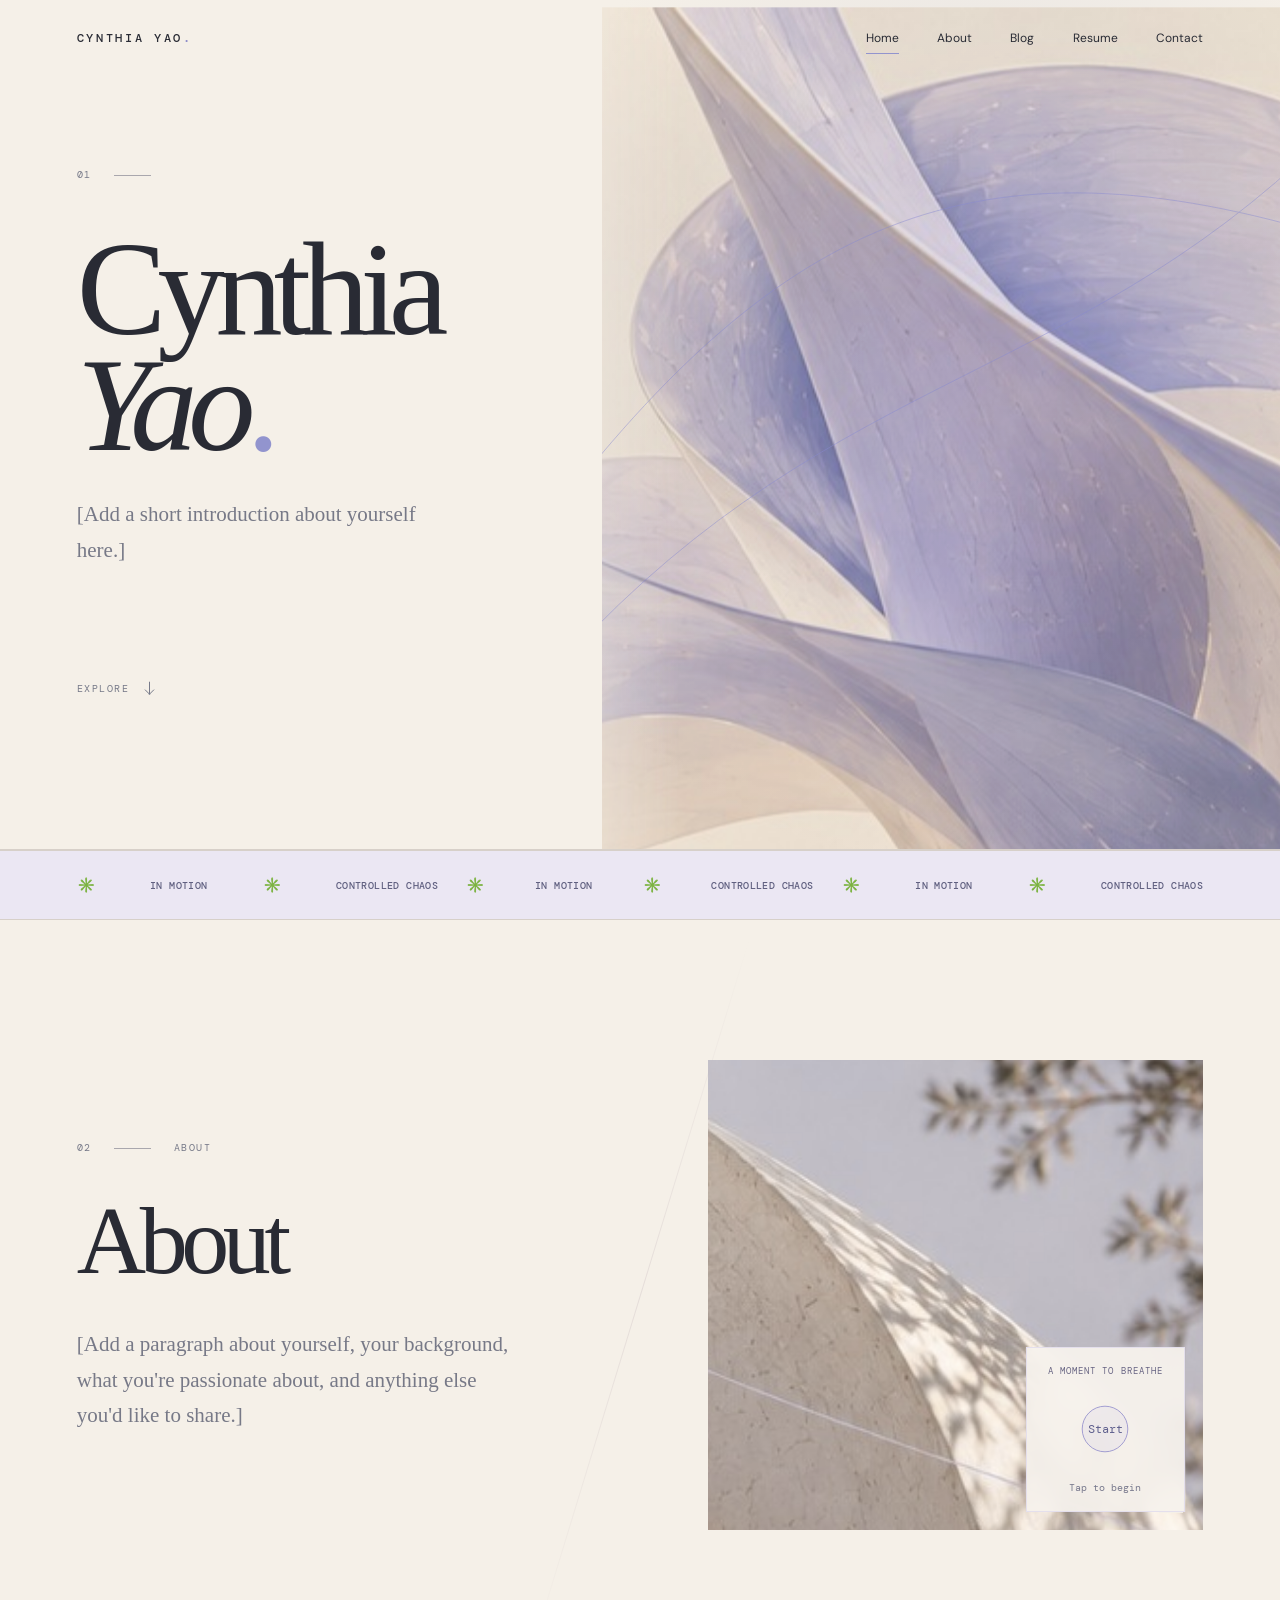
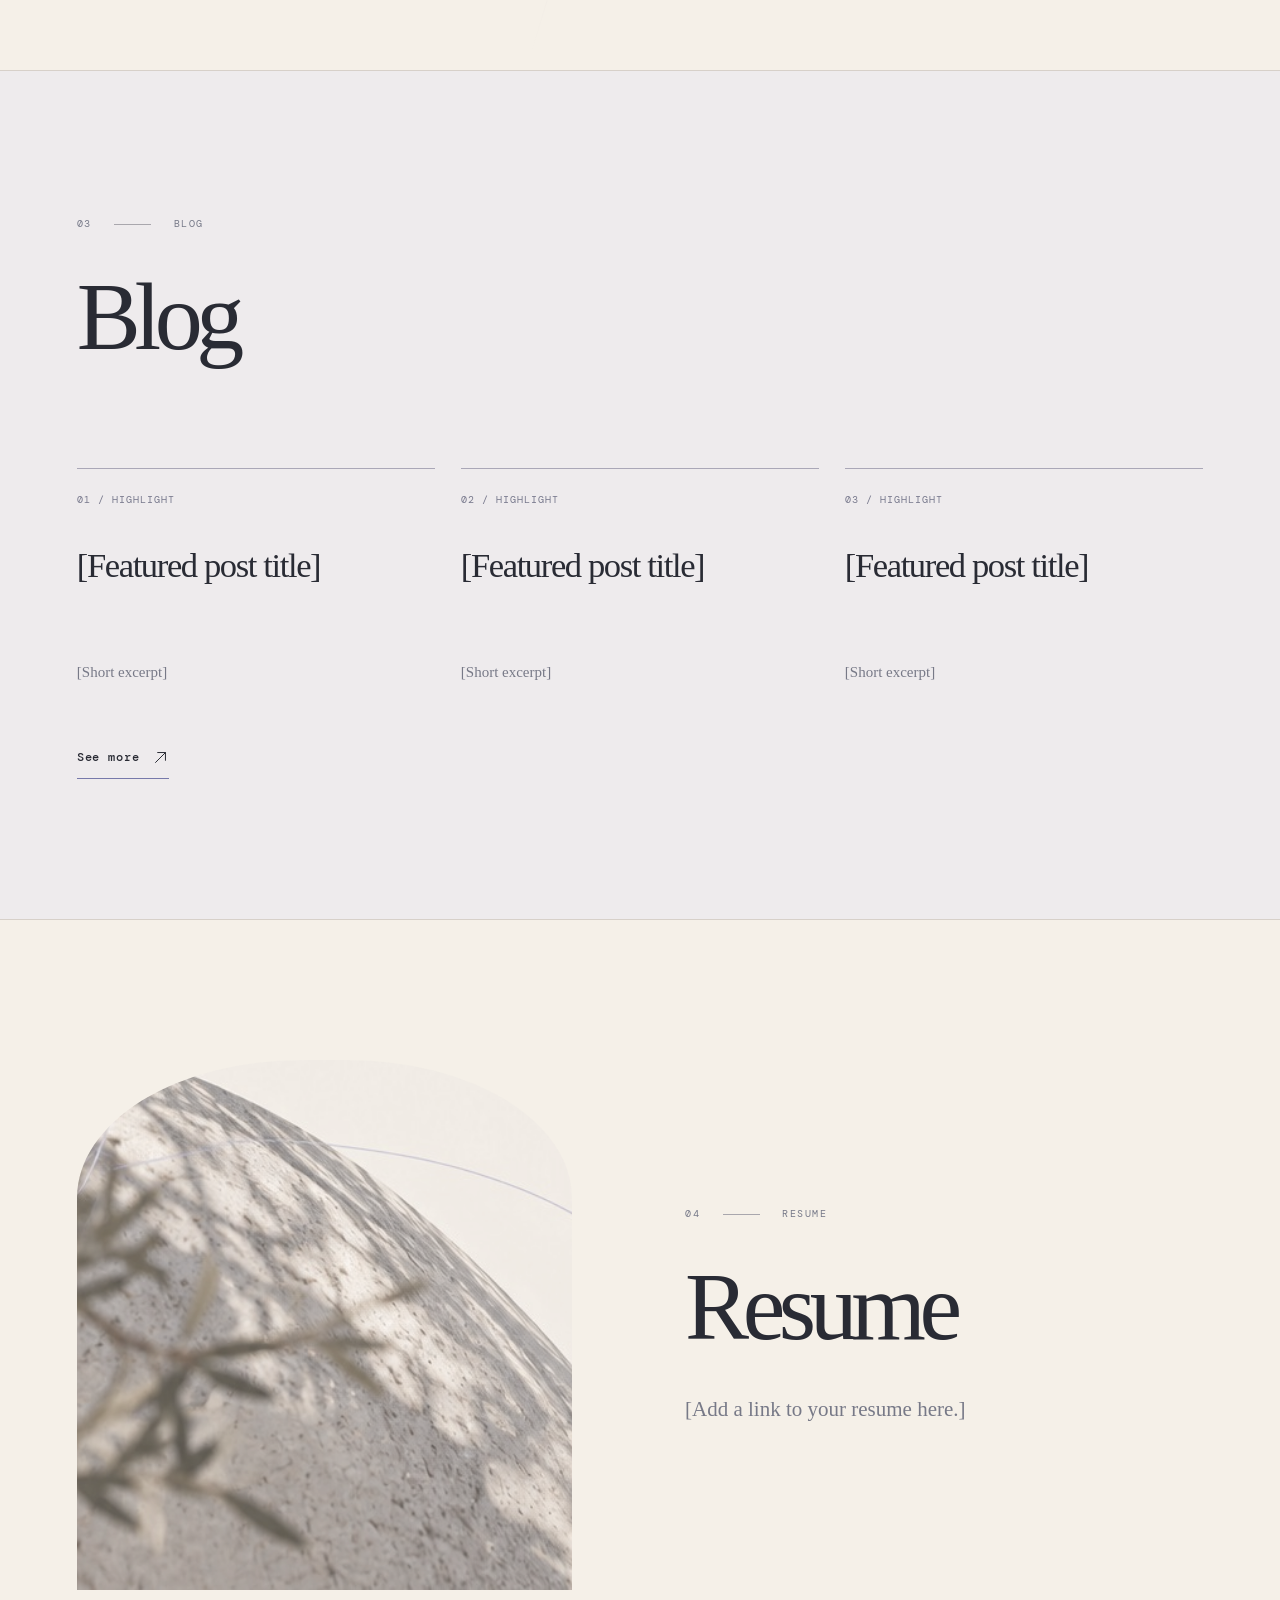
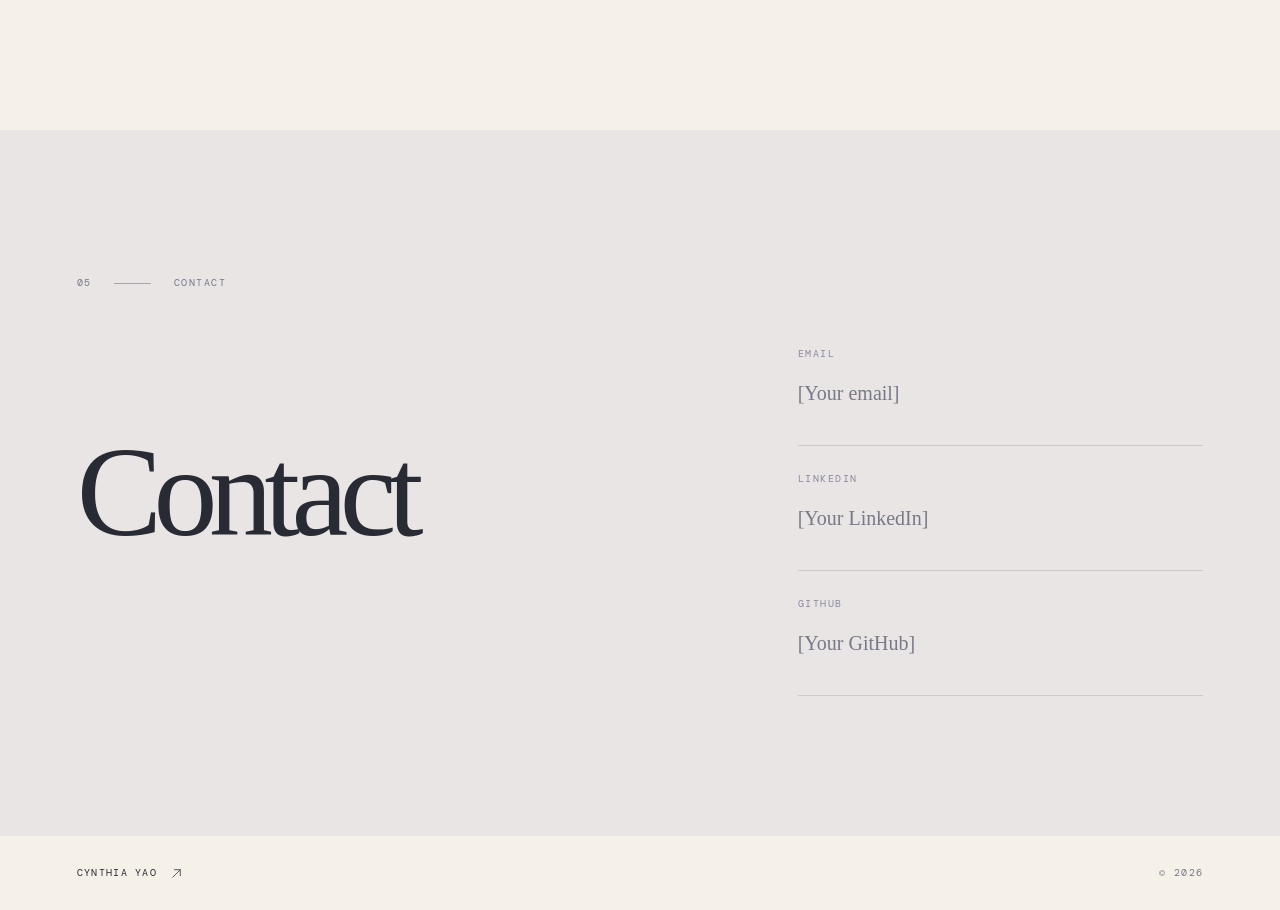
==== index.html @ d6d70d5f "Add files via upload" ====
<!doctype html>
<html lang="en"><head><meta charset="utf-8"><meta name="viewport" content="width=device-width,initial-scale=1"><meta name="theme-color" content="#f5f0e8"><meta name="description" content="Cynthia Yao — personal website"><title>Cynthia Yao</title><link rel="stylesheet" href="assets/styles.css"></head>
<body>
<div class="progress" aria-hidden="true"></div>
<header class="topbar"><a href="#home" class="brand">CYNTHIA YAO<span class="brand-dot">.</span></a><button class="menu-toggle" aria-label="Toggle navigation" aria-expanded="false">Menu <span class="menu-glyph" aria-hidden="true">+</span></button><nav class="nav" aria-label="Main navigation"><a href="#home" aria-current="page">Home</a><a href="#about">About</a><a href="blog.html">Blog</a><a href="#resume">Resume</a><a href="#contact">Contact</a></nav></header>
<main>
<section id="home" class="hero"><div class="hero-copy"><span class="eyebrow reveal">01 <span class="mini-line"></span> </span><h1 class="reveal">Cynthia<br><em>Yao</em><span class="period">.</span></h1><p class="hero-intro reveal">[Add a short introduction about yourself here.]</p><a href="#about" class="scroll-cue reveal">EXPLORE <svg class="thin-arrow" viewBox="0 0 24 24" fill="none" aria-hidden="true"><path d="M12 3v17m0 0-6-6m6 6 6-6"/></svg></a></div><div class="hero-art" aria-label="Abstract periwinkle sculptural folds"><div class="art-back"></div><img src="assets/sculpture.jpg" alt="Abstract flowing periwinkle sculpture" class="sculpture"/><svg class="orbit" viewBox="0 0 600 650" aria-hidden="true"><path d="M-40 400 C170 130 350 60 680 170"/><path d="M-30 530 C210 270 430 290 660 50"/></svg></div></section>
<div class="motion-ticker" aria-label="In Motion, Controlled Chaos, repeated three times"><div class="ticker-track"> <span class="ticker-repeat"><span class="ticker-star">✳️</span> IN MOTION <span class="ticker-star">✳️</span> CONTROLLED CHAOS</span> <span class="ticker-repeat"><span class="ticker-star">✳️</span> IN MOTION <span class="ticker-star">✳️</span> CONTROLLED CHAOS</span> <span class="ticker-repeat"><span class="ticker-star">✳️</span> IN MOTION <span class="ticker-star">✳️</span> CONTROLLED CHAOS</span></div></div>
<section id="about" class="about section"><div class="section-heading reveal"><span class="eyebrow">02 <span class="mini-line"></span> ABOUT</span><h2>About</h2><p class="body-copy">[Add a paragraph about yourself, your background, what you're passionate about, and anything else you'd like to share.]</p></div><div class="about-visual reveal"><div class="breath-widget"><span class="breath-label">A MOMENT TO BREATHE</span><button type="button" class="breath-button" aria-pressed="false" aria-label="Start breathing animation"><span class="breath-ring"></span><span class="breath-core">Start</span></button><span class="breath-status" aria-live="polite">Tap to begin</span></div><img src="assets/nature-stone.jpg" alt="Warm sculptural stone with delicate natural shadows" loading="lazy"><span class="visual-label"></span></div><span class="section-rail" aria-hidden="true"></span></section>
<section id="blog" class="blog section" aria-labelledby="blog-title"><div class="blog-top reveal"><div><span class="eyebrow">03 <span class="mini-line"></span> BLOG</span><h2 id="blog-title">Blog</h2></div></div><div class="post-grid reveal" aria-label="Blog highlights"><article class="post-card"><span class="post-number">01 / HIGHLIGHT</span><div class="post-placeholder">[Featured post title]</div><p>[Short excerpt]</p></article><article class="post-card"><span class="post-number">02 / HIGHLIGHT</span><div class="post-placeholder">[Featured post title]</div><p>[Short excerpt]</p></article><article class="post-card"><span class="post-number">03 / HIGHLIGHT</span><div class="post-placeholder">[Featured post title]</div><p>[Short excerpt]</p></article></div><a class="see-more reveal" href="blog.html">See more <svg class="thin-arrow" viewBox="0 0 24 24" fill="none" aria-hidden="true"><path d="M5 19 19 5M8 5h11v11"/></svg></a></section>
<section id="resume" class="resume section"><div class="resume-art" aria-hidden="true"><img src="assets/stone-detail.jpg" alt="" loading="lazy"></div><div class="resume-copy reveal"><span class="eyebrow">04 <span class="mini-line"></span> RESUME</span><h2>Resume</h2><p class="body-copy">[Add a link to your resume here.]</p></div></section>
<section id="contact" class="contact section"><span class="eyebrow reveal">05 <span class="mini-line"></span> CONTACT</span><div class="contact-layout"><div class="reveal"><h2>Contact</h2></div><div class="contact-details reveal"><div><span>EMAIL</span><p>[Your email]</p></div><div><span>LINKEDIN</span><p>[Your LinkedIn]</p></div><div><span>GITHUB</span><p>[Your GitHub]</p></div></div></div><div class="closing-orbit" aria-hidden="true"></div></section>
</main><footer><a href="#home">CYNTHIA YAO <svg class="thin-arrow footer-arrow" viewBox="0 0 24 24" fill="none" aria-hidden="true"><path d="M5 19 19 5M8 5h11v11"/></svg></a><span>© <span id="year"></span></span></footer>
<script src="assets/script.js" defer></script></body></html>
---- assets/styles.css ----
@import url('https://fonts.googleapis.com/css2?family=DM+Sans:wght@400;500;600&family=DM+Mono:wght@400;500&family=Manrope:wght@400;500&display=swap');
:root{--gutter:clamp(24px,6vw,100px);--cream:#f5f0e8;--ink:#292b34;--muted:#777987;--purple:#9294ce;--line:#d7d0c9;--ease:cubic-bezier(.22,1,.36,1)}*{box-sizing:border-box}html{scroll-behavior:smooth;scroll-padding-top:80px}body{margin:0;background:var(--cream);color:var(--ink);font-family:'DM Sans',sans-serif;-webkit-font-smoothing:antialiased}a{color:inherit;text-decoration:none}button{font:inherit}.progress{position:fixed;z-index:30;top:0;left:0;height:2px;width:0;background:#8384d2;transition:width .1s linear}.topbar{position:absolute;top:0;left:0;right:0;z-index:10;display:flex;align-items:center;justify-content:space-between;padding:29px var(--gutter)}.brand{font:500 12px 'DM Mono',monospace;letter-spacing:.22em}.brand-dot{color:#8887c8}.nav{display:flex;gap:clamp(18px,3vw,46px)}.nav a{font-size:12px;position:relative}.nav a:after{content:'';position:absolute;bottom:-8px;left:0;width:0;height:1px;background:var(--purple);transition:width .35s}.nav a:hover:after{width:100%}.menu-toggle{display:none}.hero{position:relative;min-height:760px;height:min(850px,100svh);display:grid;grid-template-columns:47% 53%;overflow:hidden;border-bottom:1px solid var(--line)}.hero-copy{position:relative;z-index:2;padding:clamp(155px,18vh,220px) 0 80px var(--gutter)}.eyebrow,.micro-note,.visual-label,.art-index,.hero-edge,.scroll-cue{font:10px 'DM Mono',monospace;letter-spacing:.15em;color:#767988}.mini-line{display:inline-block;width:37px;border-top:1px solid #a9a7ad;margin:0 15px;vertical-align:middle}.hero h1,h2{font-family:Georgia,'Times New Roman',serif;font-weight:400;letter-spacing:-.067em}.hero h1{font-size:clamp(84px,10.5vw,165px);line-height:.86;margin:48px 0 35px}.hero h1 em,h2 em{font-weight:400}.period{color:var(--purple)}.hero-intro,.body-copy{max-width:390px;color:var(--muted);font-family:Georgia,serif;font-size:clamp(17px,1.7vw,21px);line-height:1.7}.hero-intro{max-width:340px}.scroll-cue{display:inline-flex;gap:25px;align-items:center;margin-top:90px}.scroll-cue span{font:26px Georgia;transition:transform .35s}.scroll-cue:hover span{transform:translateY(8px)}.hero-art{position:relative;isolation:isolate;overflow:hidden}.art-back{position:absolute;inset:0;background:radial-gradient(circle at 55% 43%,#d9d7ed 0%,#ece8e4 50%,#f5f0e8 83%)}.sculpture{position:absolute;left:-16%;top:5%;width:125%;height:102%;object-fit:cover;object-position:55% 42%;mix-blend-mode:multiply;opacity:.93;transform:translate3d(var(--mx,0px),var(--my,0px),0) scale(1.08);transition:transform 1.2s var(--ease);mask-image:linear-gradient(to right,transparent 0%,black 24%)}.orbit{position:absolute;inset:0;width:100%;height:100%;overflow:visible;fill:none;stroke:#898bd1;stroke-width:.75;opacity:.55;pointer-events:none}.orbit path{stroke-dasharray:900;stroke-dashoffset:900;animation:draw 3.5s .5s var(--ease) forwards}.art-index{position:absolute;right:50px;bottom:55px}.hero-edge{position:absolute;bottom:33px;left:var(--gutter)}@keyframes draw{to{stroke-dashoffset:0}}.section{position:relative;padding:140px var(--gutter);overflow:hidden}.section h2{font-size:clamp(58px,7.5vw,110px);line-height:1.03;margin:36px 0}.about{display:grid;grid-template-columns:1fr 44%;gap:8%;align-items:center;min-height:730px}.about .body-copy{max-width:450px}.about-visual{position:relative;height:470px;overflow:hidden}.about-visual img{width:100%;height:115%;object-fit:cover;object-position:center;transform:translateY(var(--scroll-offset,0px)) scale(1.04);filter:saturate(.72)}.visual-label{position:absolute;bottom:17px;right:20px;background:#f5f0e8df;padding:9px 12px}.section-rail{position:absolute;top:0;left:50%;height:100%;width:1px;background:linear-gradient(transparent,#c4b6bb55,transparent);transform:rotate(17deg);pointer-events:none}.blog{background:#eeebed;border-top:1px solid var(--line);border-bottom:1px solid var(--line);min-height:660px}.blog-top{display:flex;align-items:end;justify-content:space-between;gap:30px}.blog-top .body-copy{max-width:280px}.empty-posts{margin-top:85px;border-top:1px solid #bcb9c4;border-bottom:1px solid #bcb9c4;display:flex;align-items:center;justify-content:space-between;padding:40px 0}.empty-posts>span:first-child{font:11px 'DM Mono',monospace;letter-spacing:.16em}.big-arrow{font:65px Georgia;color:#8586bd;transition:transform .4s var(--ease)}.empty-posts:hover .big-arrow{transform:translate(12px,-12px)}.blog .micro-note{margin-top:22px}.resume{min-height:740px;display:grid;grid-template-columns:44% 1fr;gap:10%;align-items:center}.resume-art{height:530px;overflow:hidden;border-radius:45% 45% 0 0 / 26% 26% 0 0;opacity:.8}.resume-art img{width:100%;height:100%;object-fit:cover;filter:saturate(.65)}.resume-items{margin-top:52px;max-width:460px}.resume-items div{display:flex;justify-content:space-between;border-top:1px solid var(--line);padding:21px 0;font:11px 'DM Mono',monospace;letter-spacing:.15em}.resume-items div:last-child{border-bottom:1px solid var(--line)}.resume-items span{color:#8a8ac2}.resume .micro-note{display:block;margin-top:22px}.contact{background:#e9e5e5;min-height:630px}.contact-layout{display:grid;grid-template-columns:1.2fr .8fr;gap:10%;align-items:center}.contact h2{font-size:clamp(80px,10vw,145px)}.contact-details{padding-top:30px}.contact-details div{border-bottom:1px solid #cfc7c9;padding:20px 0}.contact-details div>span{font:10px 'DM Mono',monospace;letter-spacing:.15em;color:#8c88a0}.contact-details p{font-family:Georgia,serif;font-size:20px;color:#777987}.closing-orbit{position:absolute;width:420px;height:420px;border:1px solid #a6a3d5;border-radius:50%;bottom:-320px;left:12%;transform:rotateX(65deg)}footer{padding:30px var(--gutter);display:flex;justify-content:space-between;gap:20px;font:10px 'DM Mono',monospace;letter-spacing:.13em}footer span{color:var(--muted)}.reveal{opacity:0;transform:translateY(38px);transition:opacity .95s var(--ease),transform .95s var(--ease)}.reveal.visible{opacity:1;transform:translateY(0)}.hero-copy .reveal:nth-child(2){transition-delay:.12s}.hero-copy .reveal:nth-child(3){transition-delay:.22s}.hero-copy .reveal:nth-child(4){transition-delay:.35s}@media(max-width:850px){.hero{min-height:730px;height:auto;grid-template-columns:1fr}.hero-copy{padding:160px 30px 120px}.hero h1{font-size:clamp(85px,17vw,140px)}.hero-art{position:absolute;inset:10% 0 0 32%;opacity:.46;z-index:0}.hero-copy{z-index:1}.hero-edge{left:30px}.about,.resume,.contact-layout{grid-template-columns:1fr;gap:60px}.about{min-height:auto}.about-visual{height:360px}.resume-art{height:380px;max-width:450px}.section{padding:105px 30px}.blog-top{display:block}.contact{min-height:auto}.contact h2{font-size:clamp(70px,12vw,115px)}}@media(max-width:560px){.topbar{padding:25px 22px}.menu-toggle{display:block;border:0;background:transparent;font:11px 'DM Mono',monospace;letter-spacing:.08em}.menu-toggle span{margin-left:8px}.nav{position:absolute;top:65px;left:15px;right:15px;background:#f5f0e8f5;border:1px solid var(--line);padding:23px;display:none;flex-direction:column;gap:23px}.nav.open{display:flex}.hero{min-height:730px}.hero-copy{padding:175px 24px 105px}.hero h1{font-size:clamp(84px,19vw,125px)}.hero-art{inset:4% -36% 15% 20%;opacity:.43}.hero-intro{max-width:250px}.hero-edge{left:24px;font-size:8px}.scroll-cue{margin-top:70px}.section{padding:95px 24px}.section h2{font-size:clamp(55px,12vw,75px)}.about-visual{height:310px}.blog{min-height:550px}.blog-top .body-copy{max-width:340px}.empty-posts{margin-top:65px}.resume-art{height:310px}.contact h2{font-size:75px}.contact-details{padding-top:0}footer{padding:25px 24px;flex-direction:column}}@media(prefers-reduced-motion:reduce){html{scroll-behavior:auto}*,*:before,*:after{animation:none!important;transition:none!important}.reveal{opacity:1;transform:none}.orbit path{stroke-dashoffset:0}}


/* Unified layout, accessible navigation and quiet interactions. */
.topbar{padding-inline:var(--gutter);min-height:76px}
.hero-copy{padding-left:var(--gutter)}
.hero-edge{display:none}
.thin-arrow{width:17px;height:17px;stroke:currentColor;stroke-width:1.4;stroke-linecap:round;stroke-linejoin:round;flex:none;transition:transform .35s var(--ease)}
.scroll-cue{gap:12px;align-items:center}.scroll-cue:hover .thin-arrow{transform:translateY(6px)}
.link-arrow{width:26px;height:26px;color:var(--purple)}
.footer-arrow{width:13px;height:13px;vertical-align:middle;margin-left:6px}
.menu-glyph{font-size:16px}
:focus-visible{outline:2px solid #7474bb;outline-offset:5px}
/* Exactly three equal-width repeating units, stretching edge-to-edge. */
.motion-ticker{width:100%;background:#ebe7f3;border-block:1px solid var(--line);padding:0 var(--gutter);min-height:70px;display:flex;align-items:center}
.ticker-track{display:grid;grid-template-columns:repeat(3,minmax(0,1fr));width:100%;gap:0;align-items:center}
.ticker-repeat{min-width:0;display:flex;justify-content:space-between;align-items:center;gap:clamp(3px,.65vw,12px);padding:0 clamp(6px,1.1vw,18px);font:500 clamp(8px,.77vw,12px) 'DM Mono',monospace;letter-spacing:.04em;white-space:nowrap;color:#606080}
.ticker-repeat:first-child{padding-left:0}.ticker-repeat:last-child{padding-right:0}
.ticker-star{font-family:'Apple Color Emoji','Segoe UI Emoji','Noto Color Emoji',sans-serif;font-size:clamp(12px,1.15vw,17px);line-height:1;flex:none;animation:none!important;transform:none!important}
/* Three units fill the available desktop width; smaller viewports use a clean stacked layout. */
@media(max-width:1000px){.ticker-repeat{font-size:clamp(7px,.9vw,10px);letter-spacing:0;padding-inline:5px}}
@media(max-width:680px){.motion-ticker{padding:14px var(--gutter)}.ticker-track{grid-template-columns:1fr;gap:8px}.ticker-repeat{width:100%;justify-content:space-between;font-size:10px;letter-spacing:.08em;padding:0!important}.ticker-star{font-size:15px}}
/* Breathing exercise: 4 seconds inhale, 4 seconds exhale. */
.about-visual{position:relative}
.breath-widget{position:absolute;right:18px;bottom:18px;z-index:3;display:flex;flex-direction:column;align-items:center;gap:10px;padding:17px 21px;background:#f7f3edee;backdrop-filter:blur(12px);border:1px solid #e4dfec;color:#686583}
.breath-label{font:9px 'DM Mono',monospace;letter-spacing:.12em;white-space:nowrap}
.breath-button{position:relative;width:84px;height:84px;border:0;background:transparent;cursor:pointer;color:#5f608e;display:grid;place-items:center;touch-action:manipulation}
.breath-ring{position:absolute;inset:13px;border:1.5px solid #8e8acb;border-radius:50%;background:#aaa8df1a;transform:scale(.8)}
.breath-ring.breathing{animation:breathe 8s ease-in-out infinite}
.breath-core{position:relative;z-index:1;font:12px 'DM Mono',monospace}
.breath-status{font:10px 'DM Mono',monospace;color:#77788c;min-height:1.3em}
@keyframes breathe{0%{transform:scale(.8)}50%{transform:scale(1.25)}100%{transform:scale(.8)}}
@media(max-width:560px){:root{--gutter:24px}.topbar{padding:20px var(--gutter)}.hero-copy{padding-left:var(--gutter)}.breath-widget{right:10px;bottom:10px;padding:12px}.breath-button{width:68px;height:68px}}
@media(prefers-reduced-motion:reduce){.breath-ring.breathing{animation:none;transform:scale(1)}.thin-arrow{transition:none}}

/* Blog highlights and dedicated index */
.blog{min-height:auto}.blog-top{align-items:end}.text-link,.see-more,.back-link{display:inline-flex;align-items:center;gap:12px;font:500 12px 'DM Mono',monospace;letter-spacing:.07em;border-bottom:1px solid #7779aa;padding-bottom:12px;white-space:nowrap}.text-link:hover .thin-arrow,.see-more:hover .thin-arrow{transform:translate(4px,-4px)}.post-grid{display:grid;grid-template-columns:repeat(3,minmax(0,1fr));gap:clamp(14px,2vw,32px);margin-top:65px}.post-card{min-width:0;min-height:255px;padding:24px 0;border-top:1px solid #aaa7b7;display:flex;flex-direction:column;transition:border-color .25s}.post-card:hover{border-color:#7576bb}.post-number{font:10px 'DM Mono',monospace;letter-spacing:.1em;color:#77788c}.post-placeholder{font:400 clamp(25px,2.7vw,39px)/1.15 Georgia,serif;letter-spacing:-.04em;margin-top:40px}.post-card p{color:var(--muted);font:15px Georgia,serif;line-height:1.5;margin-top:auto}.see-more{margin-top:26px}.blog-page-hero{position:relative;min-height:510px;padding:180px var(--gutter) 110px;overflow:hidden;border-bottom:1px solid var(--line)}.blog-page-hero h1{font:400 clamp(95px,16vw,220px)/.9 Georgia,serif;letter-spacing:-.08em;margin:35px 0 25px}.blog-page-note{font:18px Georgia,serif;color:var(--muted)}.blog-page-accent{position:absolute;width:min(43vw,550px);height:min(43vw,550px);border:1px solid #a7a0d6;border-radius:46% 54% 64% 36% / 55% 36% 64% 45%;right:-9%;top:13%;transform:rotate(-25deg);opacity:.45;pointer-events:none}.nav [aria-current="page"]:after{width:100%}.blog-index{min-height:550px}.blog-index-heading{display:flex;justify-content:space-between;gap:20px}.post-grid--index{margin-top:60px}.blog-help{font:13px 'DM Sans',sans-serif;color:var(--muted);margin-top:30px}.back-link{margin-top:65px}.back-link:hover .thin-arrow{transform:translateX(-4px)}@media(max-width:760px){.post-grid{grid-template-columns:1fr;gap:10px;margin-top:35px}.post-card{min-height:170px}.post-placeholder{margin-top:24px}.blog-top{align-items:start;gap:15px}.text-link{margin-top:45px}.blog-page-hero{padding-top:150px;min-height:390px}.blog-page-accent{opacity:.25}.blog-index-heading{flex-wrap:wrap}}@media(max-width:450px){.blog-top{display:flex;flex-direction:column}.text-link{margin-top:0}.blog-page-hero h1{font-size:100px}}

/* Blog refinement: one CTA on home, quiet dedicated reading page. */
.blog-top .text-link{display:none}
.blog-page-hero{min-height:0;padding:clamp(145px,17vw,220px) var(--gutter) clamp(75px,9vw,130px);border-bottom:1px solid var(--line)}
.blog-page-hero h1{font-size:clamp(86px,13vw,176px);margin:26px 0 18px}
.blog-page-note{margin:0;max-width:420px;font-size:clamp(17px,1.8vw,21px);line-height:1.5}
.blog-index{min-height:420px;padding-top:75px;padding-bottom:120px}
.blog-index-heading{border-bottom:1px solid var(--line);padding-bottom:24px}
.blog-empty{padding:65px 0 0;max-width:540px}
.blog-empty p{font:400 clamp(32px,4vw,48px)/1.2 Georgia,serif;letter-spacing:-.035em;margin:0 0 14px}
.blog-empty span{font-size:14px;color:var(--muted)}
@media(max-width:560px){.blog-page-hero{padding-top:150px;padding-bottom:70px}.blog-page-hero h1{font-size:clamp(80px,18vw,110px)}.blog-index{padding-top:55px;padding-bottom:95px}}
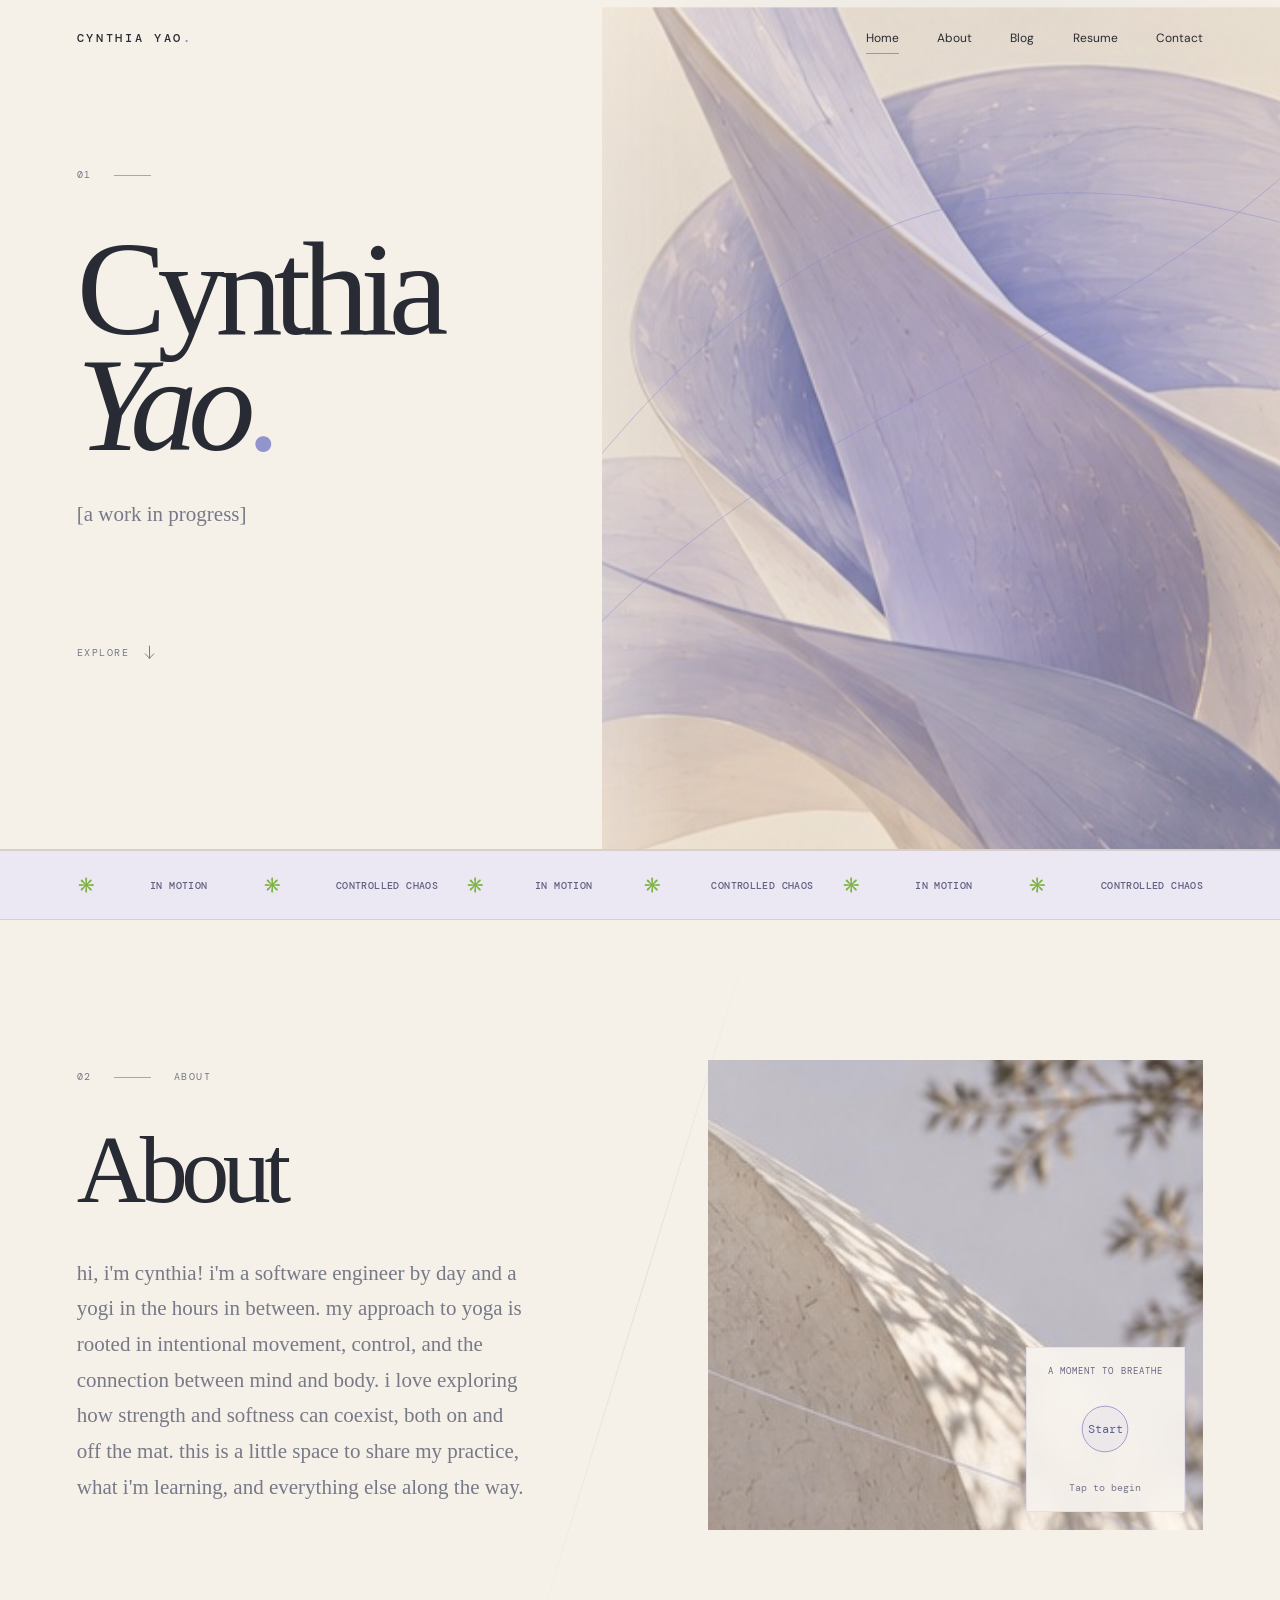
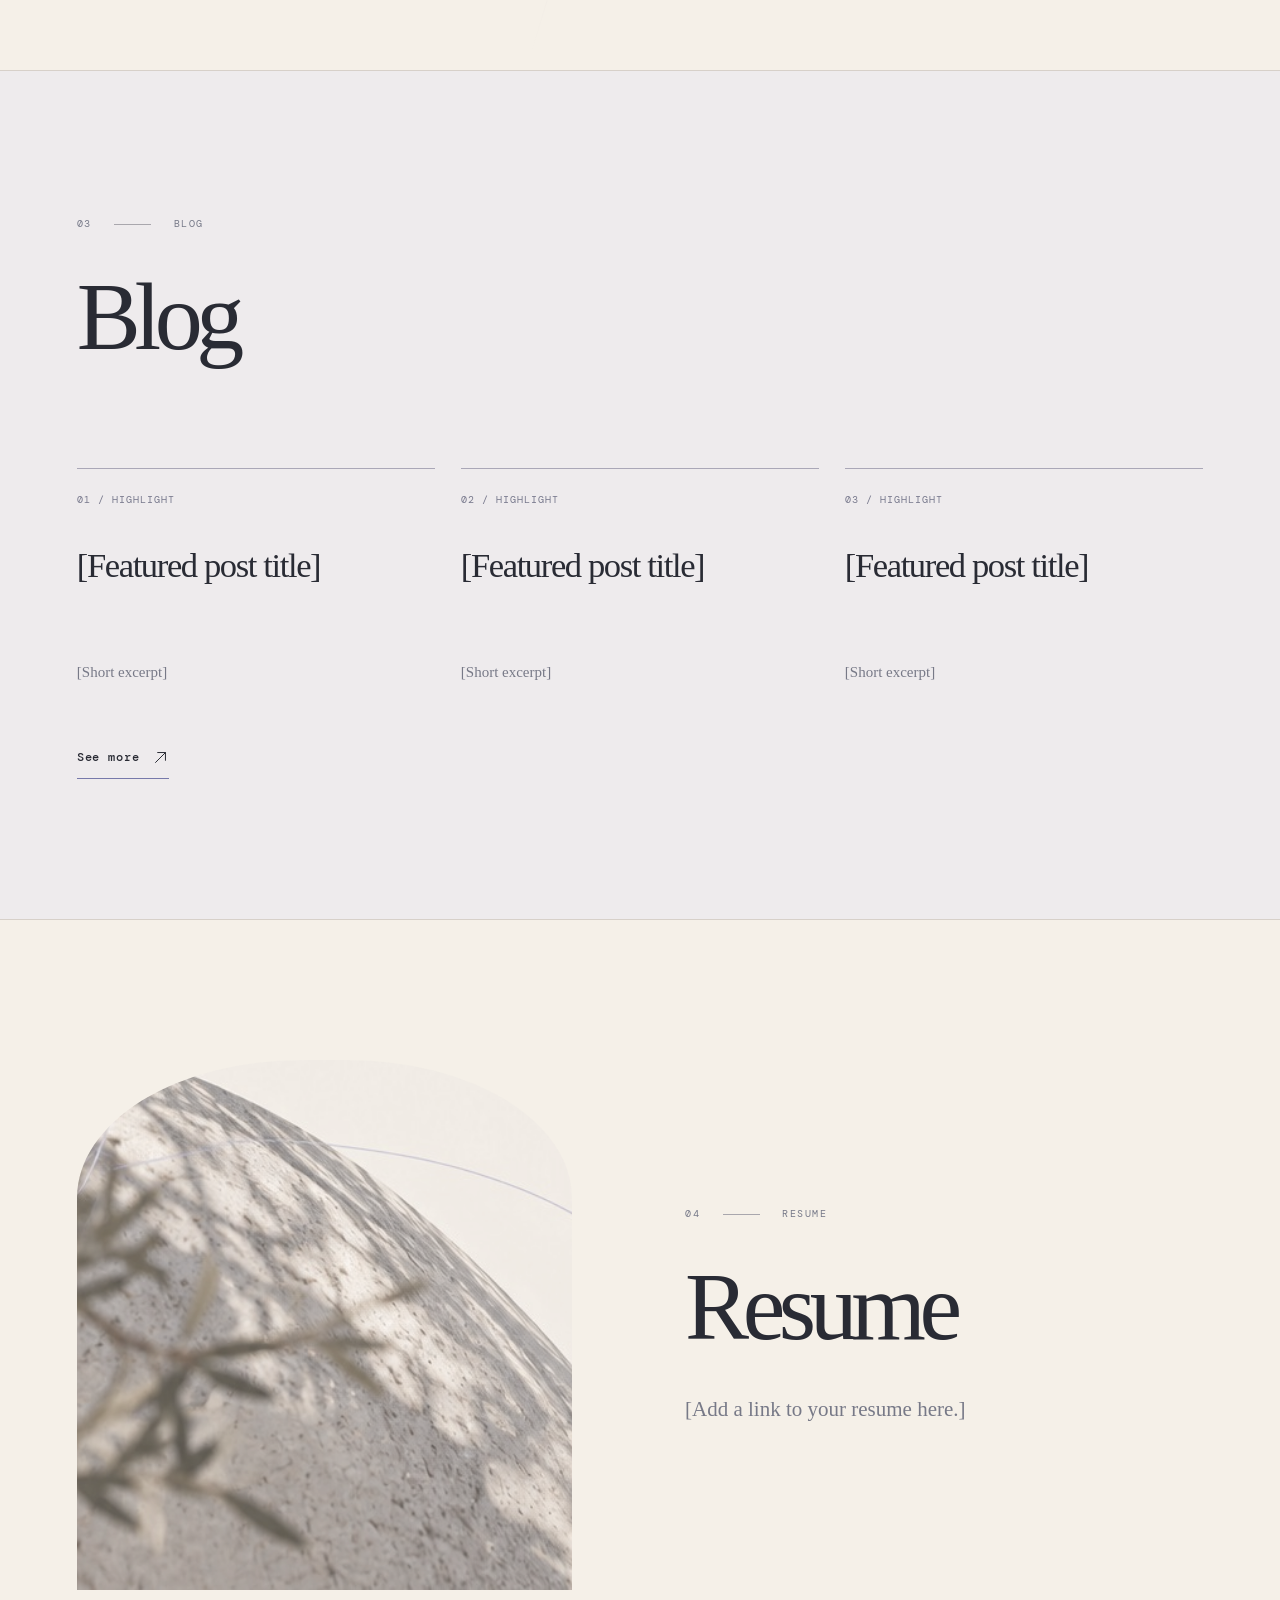
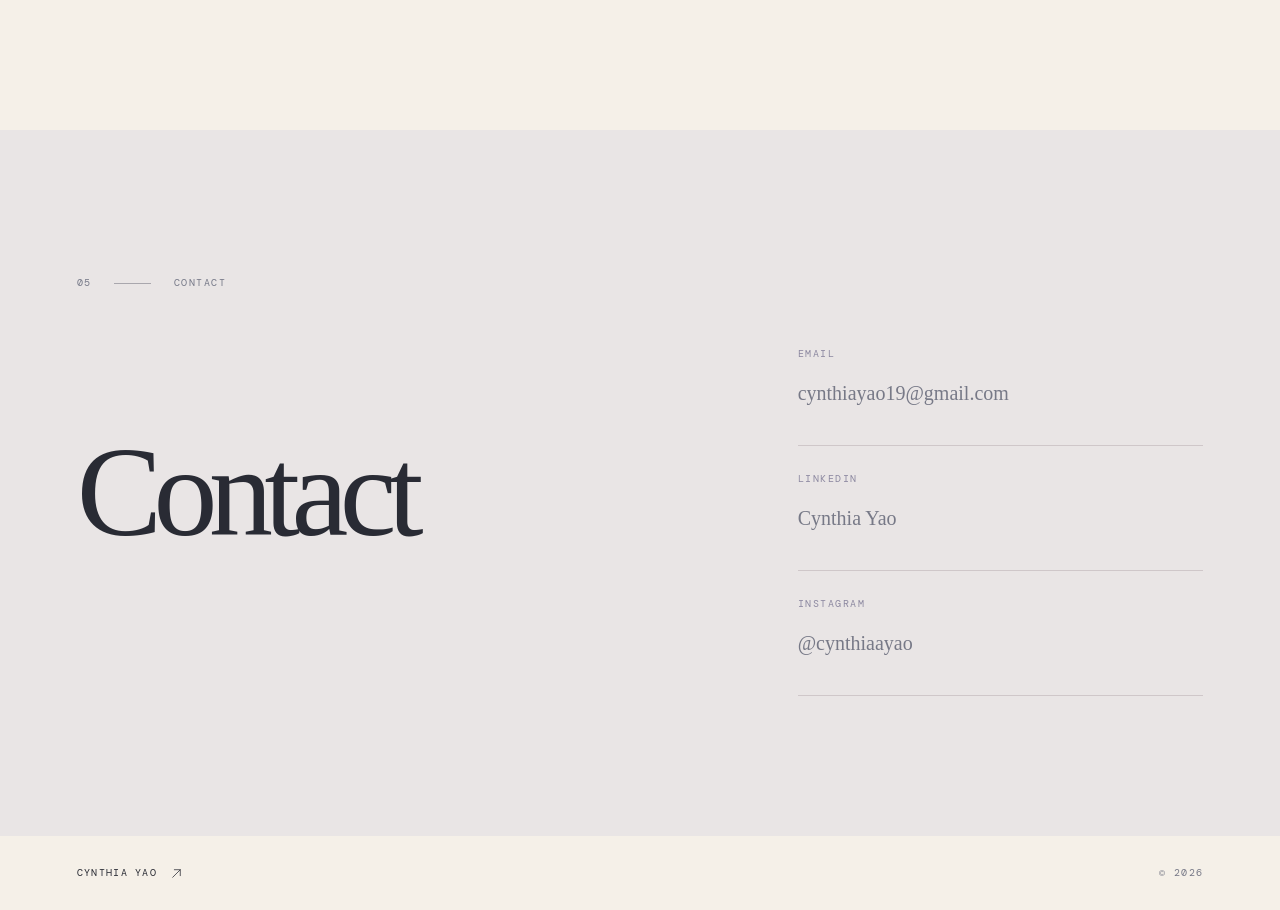
==== commit 64be9462: "Add files via upload" ====
--- a/index.html
+++ b/index.html
@@ -4,11 +4,11 @@
 <div class="progress" aria-hidden="true"></div>
 <header class="topbar"><a href="#home" class="brand">CYNTHIA YAO<span class="brand-dot">.</span></a><button class="menu-toggle" aria-label="Toggle navigation" aria-expanded="false">Menu <span class="menu-glyph" aria-hidden="true">+</span></button><nav class="nav" aria-label="Main navigation"><a href="#home" aria-current="page">Home</a><a href="#about">About</a><a href="blog.html">Blog</a><a href="#resume">Resume</a><a href="#contact">Contact</a></nav></header>
 <main>
-<section id="home" class="hero"><div class="hero-copy"><span class="eyebrow reveal">01 <span class="mini-line"></span> </span><h1 class="reveal">Cynthia<br><em>Yao</em><span class="period">.</span></h1><p class="hero-intro reveal">[Add a short introduction about yourself here.]</p><a href="#about" class="scroll-cue reveal">EXPLORE <svg class="thin-arrow" viewBox="0 0 24 24" fill="none" aria-hidden="true"><path d="M12 3v17m0 0-6-6m6 6 6-6"/></svg></a></div><div class="hero-art" aria-label="Abstract periwinkle sculptural folds"><div class="art-back"></div><img src="assets/sculpture.jpg" alt="Abstract flowing periwinkle sculpture" class="sculpture"/><svg class="orbit" viewBox="0 0 600 650" aria-hidden="true"><path d="M-40 400 C170 130 350 60 680 170"/><path d="M-30 530 C210 270 430 290 660 50"/></svg></div></section>
+<section id="home" class="hero"><div class="hero-copy"><span class="eyebrow reveal">01 <span class="mini-line"></span> </span><h1 class="reveal">Cynthia<br><em>Yao</em><span class="period">.</span></h1><p class="hero-intro reveal">[a work in progress]</p><a href="#about" class="scroll-cue reveal">EXPLORE <svg class="thin-arrow" viewBox="0 0 24 24" fill="none" aria-hidden="true"><path d="M12 3v17m0 0-6-6m6 6 6-6"/></svg></a></div><div class="hero-art" aria-label="Abstract periwinkle sculptural folds"><div class="art-back"></div><img src="assets/sculpture.jpg" alt="Abstract flowing periwinkle sculpture" class="sculpture"/><svg class="orbit" viewBox="0 0 600 650" aria-hidden="true"><path d="M-40 400 C170 130 350 60 680 170"/><path d="M-30 530 C210 270 430 290 660 50"/></svg></div></section>
 <div class="motion-ticker" aria-label="In Motion, Controlled Chaos, repeated three times"><div class="ticker-track"> <span class="ticker-repeat"><span class="ticker-star">✳️</span> IN MOTION <span class="ticker-star">✳️</span> CONTROLLED CHAOS</span> <span class="ticker-repeat"><span class="ticker-star">✳️</span> IN MOTION <span class="ticker-star">✳️</span> CONTROLLED CHAOS</span> <span class="ticker-repeat"><span class="ticker-star">✳️</span> IN MOTION <span class="ticker-star">✳️</span> CONTROLLED CHAOS</span></div></div>
-<section id="about" class="about section"><div class="section-heading reveal"><span class="eyebrow">02 <span class="mini-line"></span> ABOUT</span><h2>About</h2><p class="body-copy">[Add a paragraph about yourself, your background, what you're passionate about, and anything else you'd like to share.]</p></div><div class="about-visual reveal"><div class="breath-widget"><span class="breath-label">A MOMENT TO BREATHE</span><button type="button" class="breath-button" aria-pressed="false" aria-label="Start breathing animation"><span class="breath-ring"></span><span class="breath-core">Start</span></button><span class="breath-status" aria-live="polite">Tap to begin</span></div><img src="assets/nature-stone.jpg" alt="Warm sculptural stone with delicate natural shadows" loading="lazy"><span class="visual-label"></span></div><span class="section-rail" aria-hidden="true"></span></section>
+<section id="about" class="about section"><div class="section-heading reveal"><span class="eyebrow">02 <span class="mini-line"></span> ABOUT</span><h2>About</h2><p class="body-copy">hi, i'm cynthia! i'm a software engineer by day and a yogi in the hours in between. my approach to yoga is rooted in intentional movement, control, and the connection between mind and body. i love exploring how strength and softness can coexist, both on and off the mat. this is a little space to share my practice, what i'm learning, and everything else along the way.</p></div><div class="about-visual reveal"><div class="breath-widget"><span class="breath-label">A MOMENT TO BREATHE</span><button type="button" class="breath-button" aria-pressed="false" aria-label="Start breathing animation"><span class="breath-ring"></span><span class="breath-core">Start</span></button><span class="breath-status" aria-live="polite">Tap to begin</span></div><img src="assets/nature-stone.jpg" alt="Warm sculptural stone with delicate natural shadows" loading="lazy"><span class="visual-label"></span></div><span class="section-rail" aria-hidden="true"></span></section>
 <section id="blog" class="blog section" aria-labelledby="blog-title"><div class="blog-top reveal"><div><span class="eyebrow">03 <span class="mini-line"></span> BLOG</span><h2 id="blog-title">Blog</h2></div></div><div class="post-grid reveal" aria-label="Blog highlights"><article class="post-card"><span class="post-number">01 / HIGHLIGHT</span><div class="post-placeholder">[Featured post title]</div><p>[Short excerpt]</p></article><article class="post-card"><span class="post-number">02 / HIGHLIGHT</span><div class="post-placeholder">[Featured post title]</div><p>[Short excerpt]</p></article><article class="post-card"><span class="post-number">03 / HIGHLIGHT</span><div class="post-placeholder">[Featured post title]</div><p>[Short excerpt]</p></article></div><a class="see-more reveal" href="blog.html">See more <svg class="thin-arrow" viewBox="0 0 24 24" fill="none" aria-hidden="true"><path d="M5 19 19 5M8 5h11v11"/></svg></a></section>
 <section id="resume" class="resume section"><div class="resume-art" aria-hidden="true"><img src="assets/stone-detail.jpg" alt="" loading="lazy"></div><div class="resume-copy reveal"><span class="eyebrow">04 <span class="mini-line"></span> RESUME</span><h2>Resume</h2><p class="body-copy">[Add a link to your resume here.]</p></div></section>
-<section id="contact" class="contact section"><span class="eyebrow reveal">05 <span class="mini-line"></span> CONTACT</span><div class="contact-layout"><div class="reveal"><h2>Contact</h2></div><div class="contact-details reveal"><div><span>EMAIL</span><p>[Your email]</p></div><div><span>LINKEDIN</span><p>[Your LinkedIn]</p></div><div><span>GITHUB</span><p>[Your GitHub]</p></div></div></div><div class="closing-orbit" aria-hidden="true"></div></section>
+<section id="contact" class="contact section"><span class="eyebrow reveal">05 <span class="mini-line"></span> CONTACT</span><div class="contact-layout"><div class="reveal"><h2>Contact</h2></div><div class="contact-details reveal"><div><span>EMAIL</span><p><a href="mailto:cynthiayao19@gmail.com">cynthiayao19@gmail.com</a></p></div><div><span>LINKEDIN</span><p><a href="https://www.linkedin.com/in/cynthia-yao-2201a11a2" target="_blank" rel="noopener noreferrer">Cynthia Yao</a></p></div><div><span>INSTAGRAM</span><p><a href="https://www.instagram.com/cynthiaayao/" target="_blank" rel="noopener noreferrer">@cynthiaayao</a></p></div></div></div><div class="closing-orbit" aria-hidden="true"></div></section>
 </main><footer><a href="#home">CYNTHIA YAO <svg class="thin-arrow footer-arrow" viewBox="0 0 24 24" fill="none" aria-hidden="true"><path d="M5 19 19 5M8 5h11v11"/></svg></a><span>© <span id="year"></span></span></footer>
 <script src="assets/script.js" defer></script></body></html>
--- a/assets/styles.css
+++ b/assets/styles.css
@@ -48,3 +48,32 @@
 .blog-empty p{font:400 clamp(32px,4vw,48px)/1.2 Georgia,serif;letter-spacing:-.035em;margin:0 0 14px}
 .blog-empty span{font-size:14px;color:var(--muted)}
 @media(max-width:560px){.blog-page-hero{padding-top:150px;padding-bottom:70px}.blog-page-hero h1{font-size:clamp(80px,18vw,110px)}.blog-index{padding-top:55px;padding-bottom:95px}}
+
+
+
+/* Plump hand-drawn goose with independent alternating feet. */
+.site-goose{position:fixed;bottom:8px;left:0;z-index:22;width:116px;height:100px;padding:0;border:0;background:transparent;cursor:pointer;opacity:0;pointer-events:none;touch-action:manipulation;transform:translate3d(-160px,0,0)}
+.site-goose.is-visible{opacity:1;pointer-events:auto}
+.site-goose.is-running{pointer-events:none}
+.site-goose svg{width:100%;height:100%;display:block;overflow:visible}
+.site-goose .goose-body-shape{fill:#fffefa;stroke:#39352f;stroke-width:2.6}
+.site-goose .goose-feathers{fill:#fffefa;stroke:#39352f;stroke-width:2.4}
+.site-goose .goose-wing{fill:#f7f5ee;stroke:#39352f;stroke-width:1.9}
+.site-goose .goose-bill{fill:#e8a05b;stroke:#bd7839;stroke-width:1.7}
+.site-goose .goose-leg{stroke:#d18b43;stroke-width:4;transform-box:fill-box;transform-origin:top center;animation:goose-step .42s ease-in-out infinite alternate}
+.site-goose .goose-leg-back{animation-direction:alternate-reverse}
+.site-goose .goose-bob{animation:goose-bob .42s ease-in-out infinite alternate}
+.site-goose.is-running .goose-leg,.site-goose.is-running .goose-bob{animation-duration:.16s}
+.site-goose:focus-visible{outline:2px solid #7779b6;outline-offset:3px;border-radius:12px}
+@keyframes goose-step{from{transform:rotate(-22deg)}to{transform:rotate(22deg)}}
+@keyframes goose-bob{from{transform:translateY(0)}to{transform:translateY(-2px)}}
+@media(max-width:600px){.site-goose{bottom:4px;width:96px;height:83px}}
+@media(prefers-reduced-motion:reduce){.site-goose,.site-goose.is-visible{opacity:0;pointer-events:none}.site-goose .goose-leg,.site-goose .goose-bob{animation:none}}
+
+.site-goose .goose-tail{fill:#fffefa;stroke:#39352f;stroke-width:2.4}
+
+/* Reference-inspired slender-neck goose, tiny bill and little outlined wing. */
+.site-goose .goose-body-shape{fill:#fffefa;stroke:#38332e;stroke-width:2.15}
+.site-goose .goose-wing{fill:none;stroke:#38332e;stroke-width:1.8}
+.site-goose .goose-tail{fill:#fffefa;stroke:#38332e;stroke-width:2}
+.site-goose .goose-leg{stroke:#cc873d;stroke-width:3}
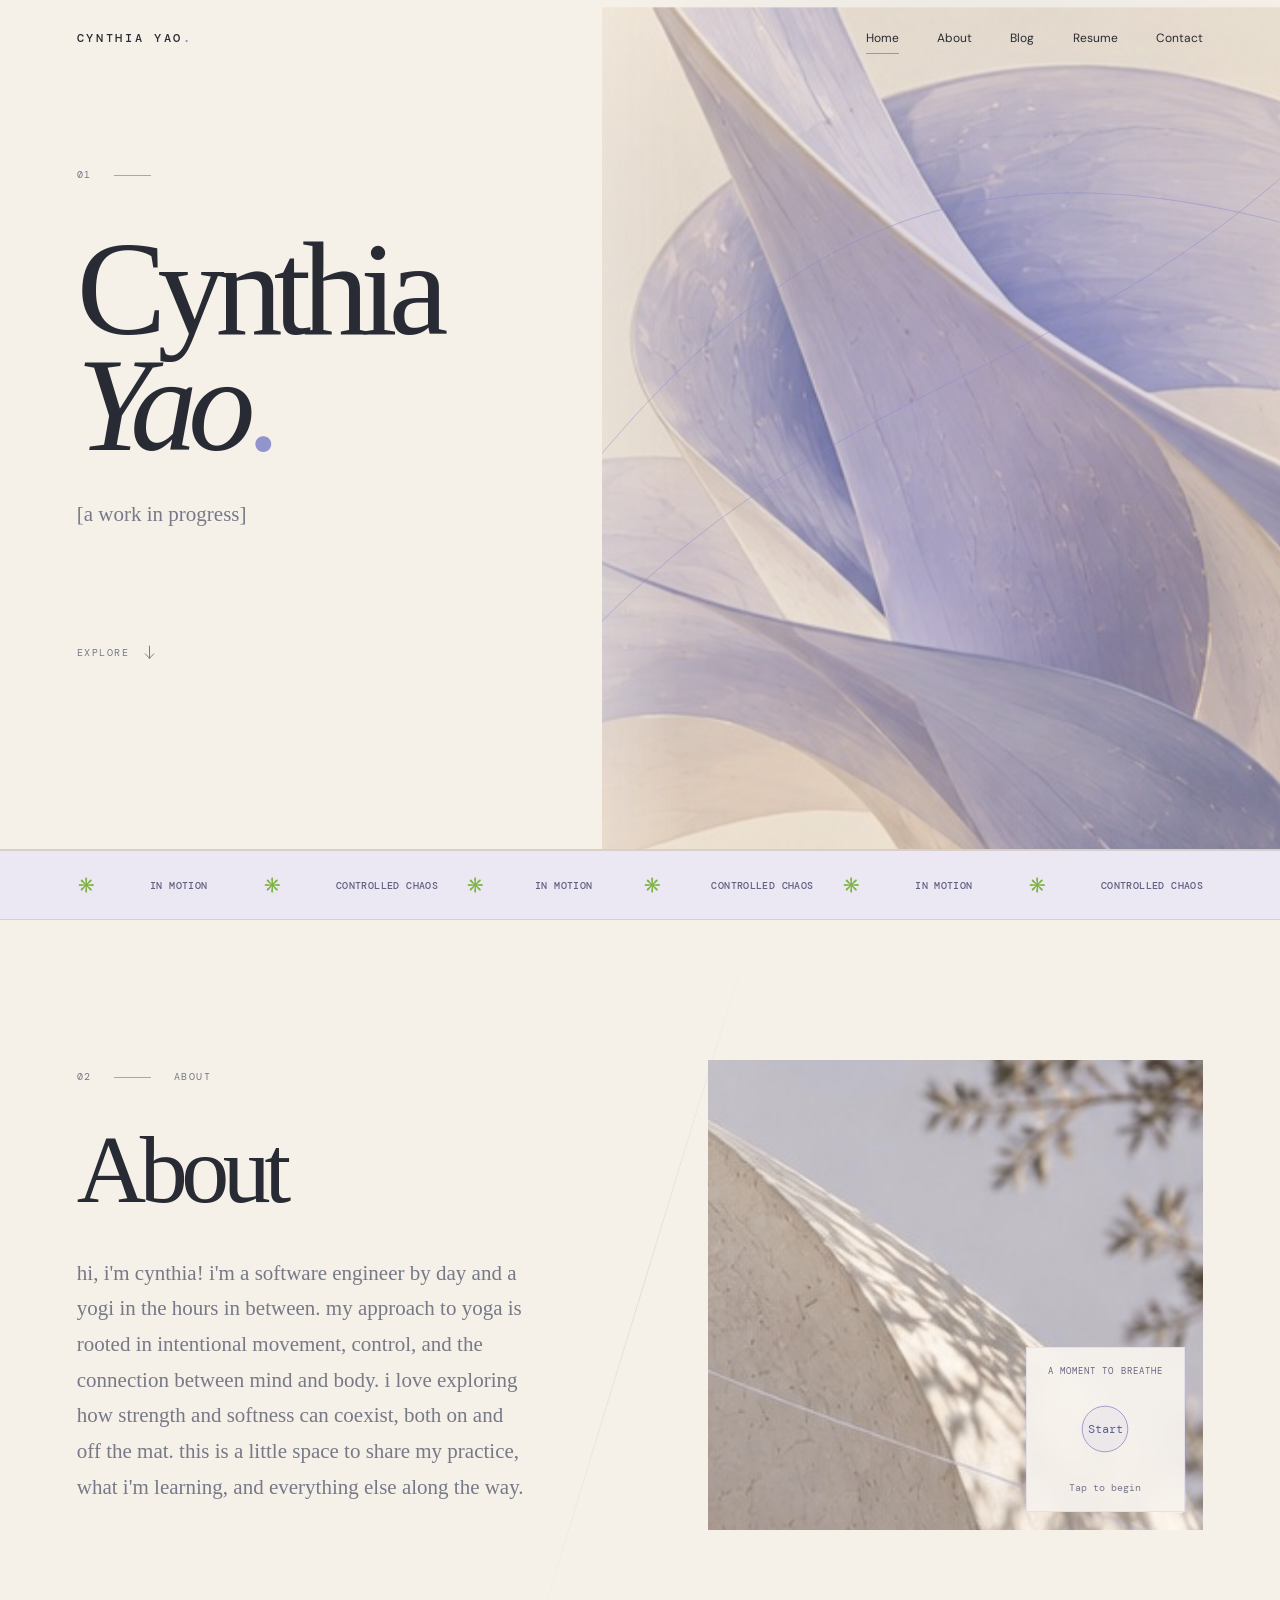
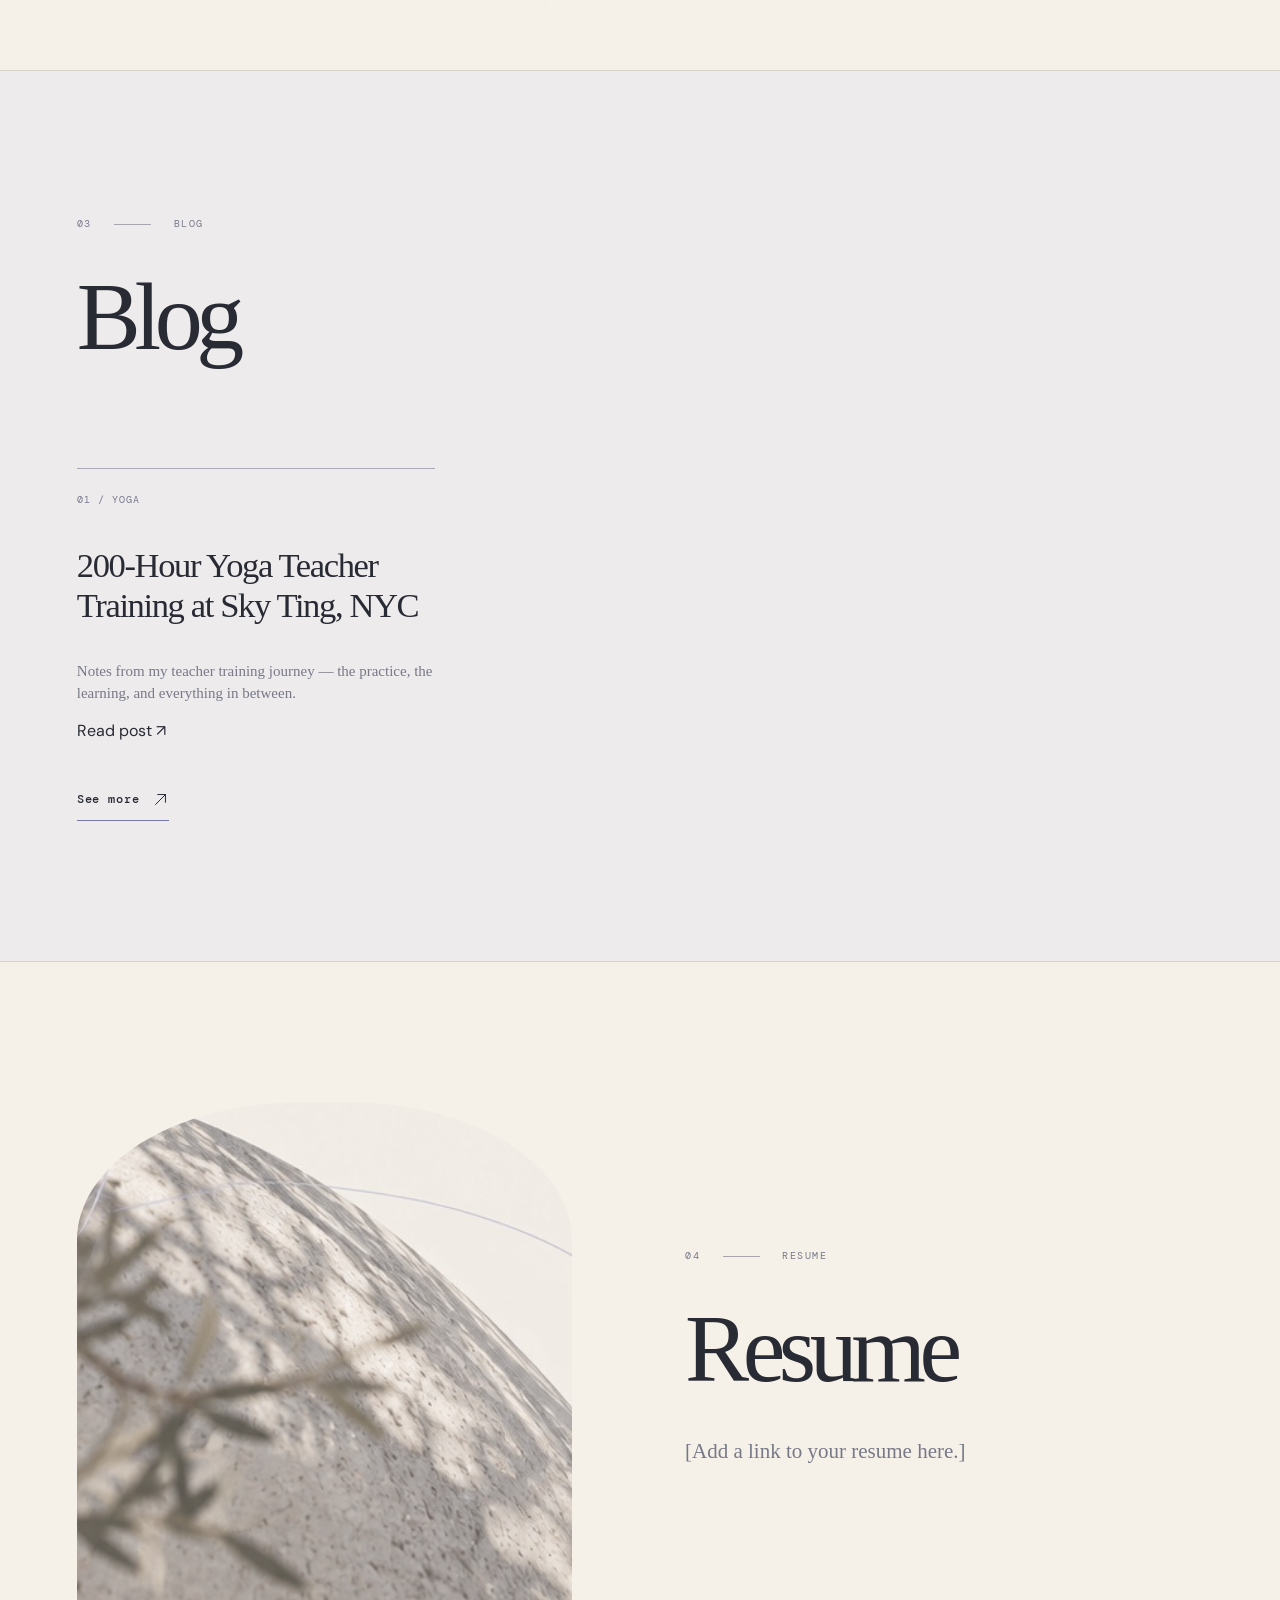
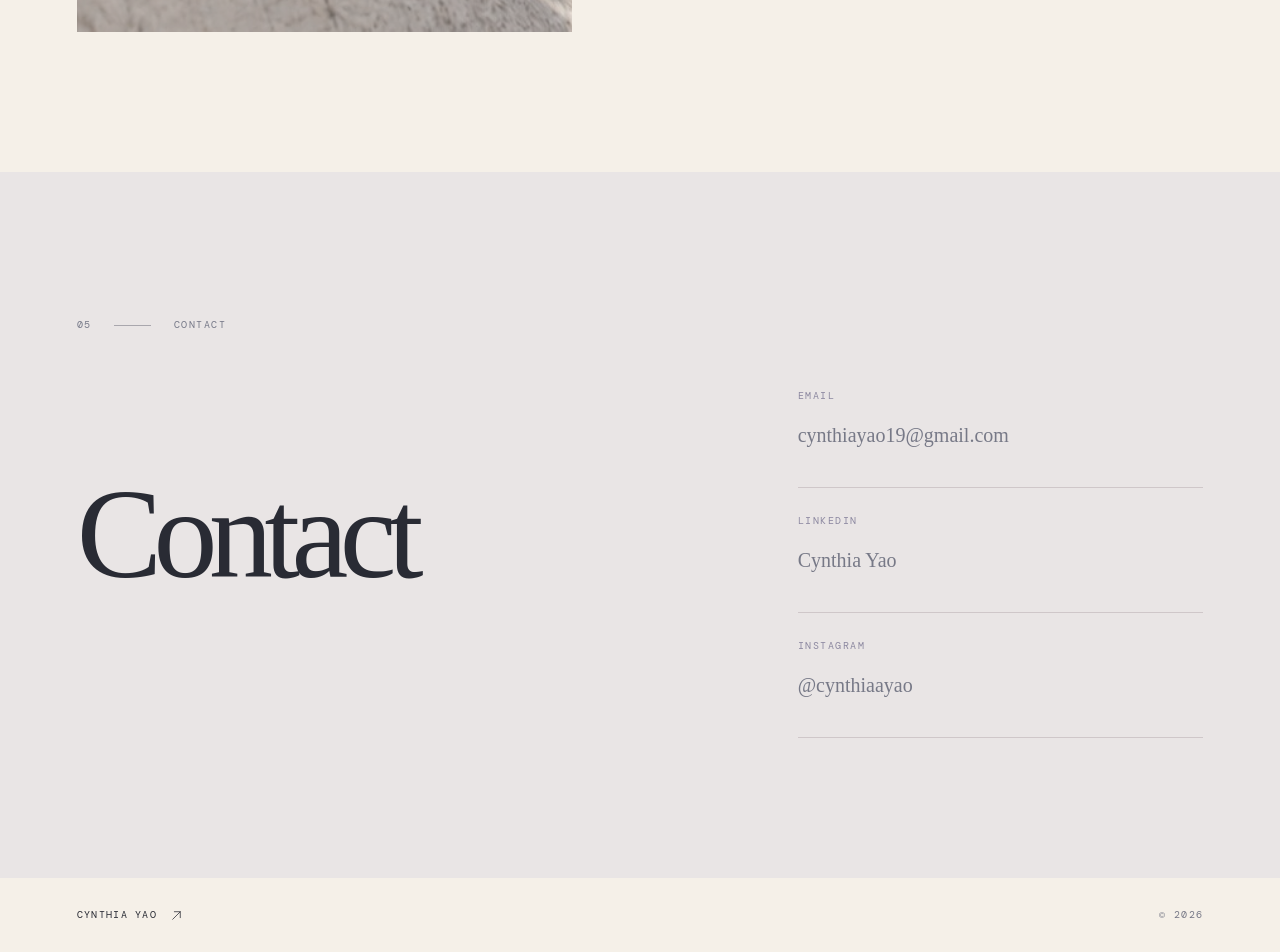
==== commit 019ecda5: "Add files via upload" ====
--- a/index.html
+++ b/index.html
@@ -7,7 +7,7 @@
 <section id="home" class="hero"><div class="hero-copy"><span class="eyebrow reveal">01 <span class="mini-line"></span> </span><h1 class="reveal">Cynthia<br><em>Yao</em><span class="period">.</span></h1><p class="hero-intro reveal">[a work in progress]</p><a href="#about" class="scroll-cue reveal">EXPLORE <svg class="thin-arrow" viewBox="0 0 24 24" fill="none" aria-hidden="true"><path d="M12 3v17m0 0-6-6m6 6 6-6"/></svg></a></div><div class="hero-art" aria-label="Abstract periwinkle sculptural folds"><div class="art-back"></div><img src="assets/sculpture.jpg" alt="Abstract flowing periwinkle sculpture" class="sculpture"/><svg class="orbit" viewBox="0 0 600 650" aria-hidden="true"><path d="M-40 400 C170 130 350 60 680 170"/><path d="M-30 530 C210 270 430 290 660 50"/></svg></div></section>
 <div class="motion-ticker" aria-label="In Motion, Controlled Chaos, repeated three times"><div class="ticker-track"> <span class="ticker-repeat"><span class="ticker-star">✳️</span> IN MOTION <span class="ticker-star">✳️</span> CONTROLLED CHAOS</span> <span class="ticker-repeat"><span class="ticker-star">✳️</span> IN MOTION <span class="ticker-star">✳️</span> CONTROLLED CHAOS</span> <span class="ticker-repeat"><span class="ticker-star">✳️</span> IN MOTION <span class="ticker-star">✳️</span> CONTROLLED CHAOS</span></div></div>
 <section id="about" class="about section"><div class="section-heading reveal"><span class="eyebrow">02 <span class="mini-line"></span> ABOUT</span><h2>About</h2><p class="body-copy">hi, i'm cynthia! i'm a software engineer by day and a yogi in the hours in between. my approach to yoga is rooted in intentional movement, control, and the connection between mind and body. i love exploring how strength and softness can coexist, both on and off the mat. this is a little space to share my practice, what i'm learning, and everything else along the way.</p></div><div class="about-visual reveal"><div class="breath-widget"><span class="breath-label">A MOMENT TO BREATHE</span><button type="button" class="breath-button" aria-pressed="false" aria-label="Start breathing animation"><span class="breath-ring"></span><span class="breath-core">Start</span></button><span class="breath-status" aria-live="polite">Tap to begin</span></div><img src="assets/nature-stone.jpg" alt="Warm sculptural stone with delicate natural shadows" loading="lazy"><span class="visual-label"></span></div><span class="section-rail" aria-hidden="true"></span></section>
-<section id="blog" class="blog section" aria-labelledby="blog-title"><div class="blog-top reveal"><div><span class="eyebrow">03 <span class="mini-line"></span> BLOG</span><h2 id="blog-title">Blog</h2></div></div><div class="post-grid reveal" aria-label="Blog highlights"><article class="post-card"><span class="post-number">01 / HIGHLIGHT</span><div class="post-placeholder">[Featured post title]</div><p>[Short excerpt]</p></article><article class="post-card"><span class="post-number">02 / HIGHLIGHT</span><div class="post-placeholder">[Featured post title]</div><p>[Short excerpt]</p></article><article class="post-card"><span class="post-number">03 / HIGHLIGHT</span><div class="post-placeholder">[Featured post title]</div><p>[Short excerpt]</p></article></div><a class="see-more reveal" href="blog.html">See more <svg class="thin-arrow" viewBox="0 0 24 24" fill="none" aria-hidden="true"><path d="M5 19 19 5M8 5h11v11"/></svg></a></section>
+<section id="blog" class="blog section" aria-labelledby="blog-title"><div class="blog-top reveal"><div><span class="eyebrow">03 <span class="mini-line"></span> BLOG</span><h2 id="blog-title">Blog</h2></div></div><div class="post-grid reveal" aria-label="Blog highlights"><article class="post-card"><span class="post-number">01 / YOGA</span><a class="post-title-link" href="sky-ting-200-hour-ytt.html"><h3 class="post-placeholder">200-Hour Yoga Teacher Training at Sky Ting, NYC</h3></a><p>Notes from my teacher training journey — the practice, the learning, and everything in between.</p><a class="post-read-link" href="sky-ting-200-hour-ytt.html">Read post ↗</a></article></div><a class="see-more reveal" href="blog.html">See more <svg class="thin-arrow" viewBox="0 0 24 24" fill="none" aria-hidden="true"><path d="M5 19 19 5M8 5h11v11"/></svg></a></section>
 <section id="resume" class="resume section"><div class="resume-art" aria-hidden="true"><img src="assets/stone-detail.jpg" alt="" loading="lazy"></div><div class="resume-copy reveal"><span class="eyebrow">04 <span class="mini-line"></span> RESUME</span><h2>Resume</h2><p class="body-copy">[Add a link to your resume here.]</p></div></section>
 <section id="contact" class="contact section"><span class="eyebrow reveal">05 <span class="mini-line"></span> CONTACT</span><div class="contact-layout"><div class="reveal"><h2>Contact</h2></div><div class="contact-details reveal"><div><span>EMAIL</span><p><a href="mailto:cynthiayao19@gmail.com">cynthiayao19@gmail.com</a></p></div><div><span>LINKEDIN</span><p><a href="https://www.linkedin.com/in/cynthia-yao-2201a11a2" target="_blank" rel="noopener noreferrer">Cynthia Yao</a></p></div><div><span>INSTAGRAM</span><p><a href="https://www.instagram.com/cynthiaayao/" target="_blank" rel="noopener noreferrer">@cynthiaayao</a></p></div></div></div><div class="closing-orbit" aria-hidden="true"></div></section>
 </main><footer><a href="#home">CYNTHIA YAO <svg class="thin-arrow footer-arrow" viewBox="0 0 24 24" fill="none" aria-hidden="true"><path d="M5 19 19 5M8 5h11v11"/></svg></a><span>© <span id="year"></span></span></footer>
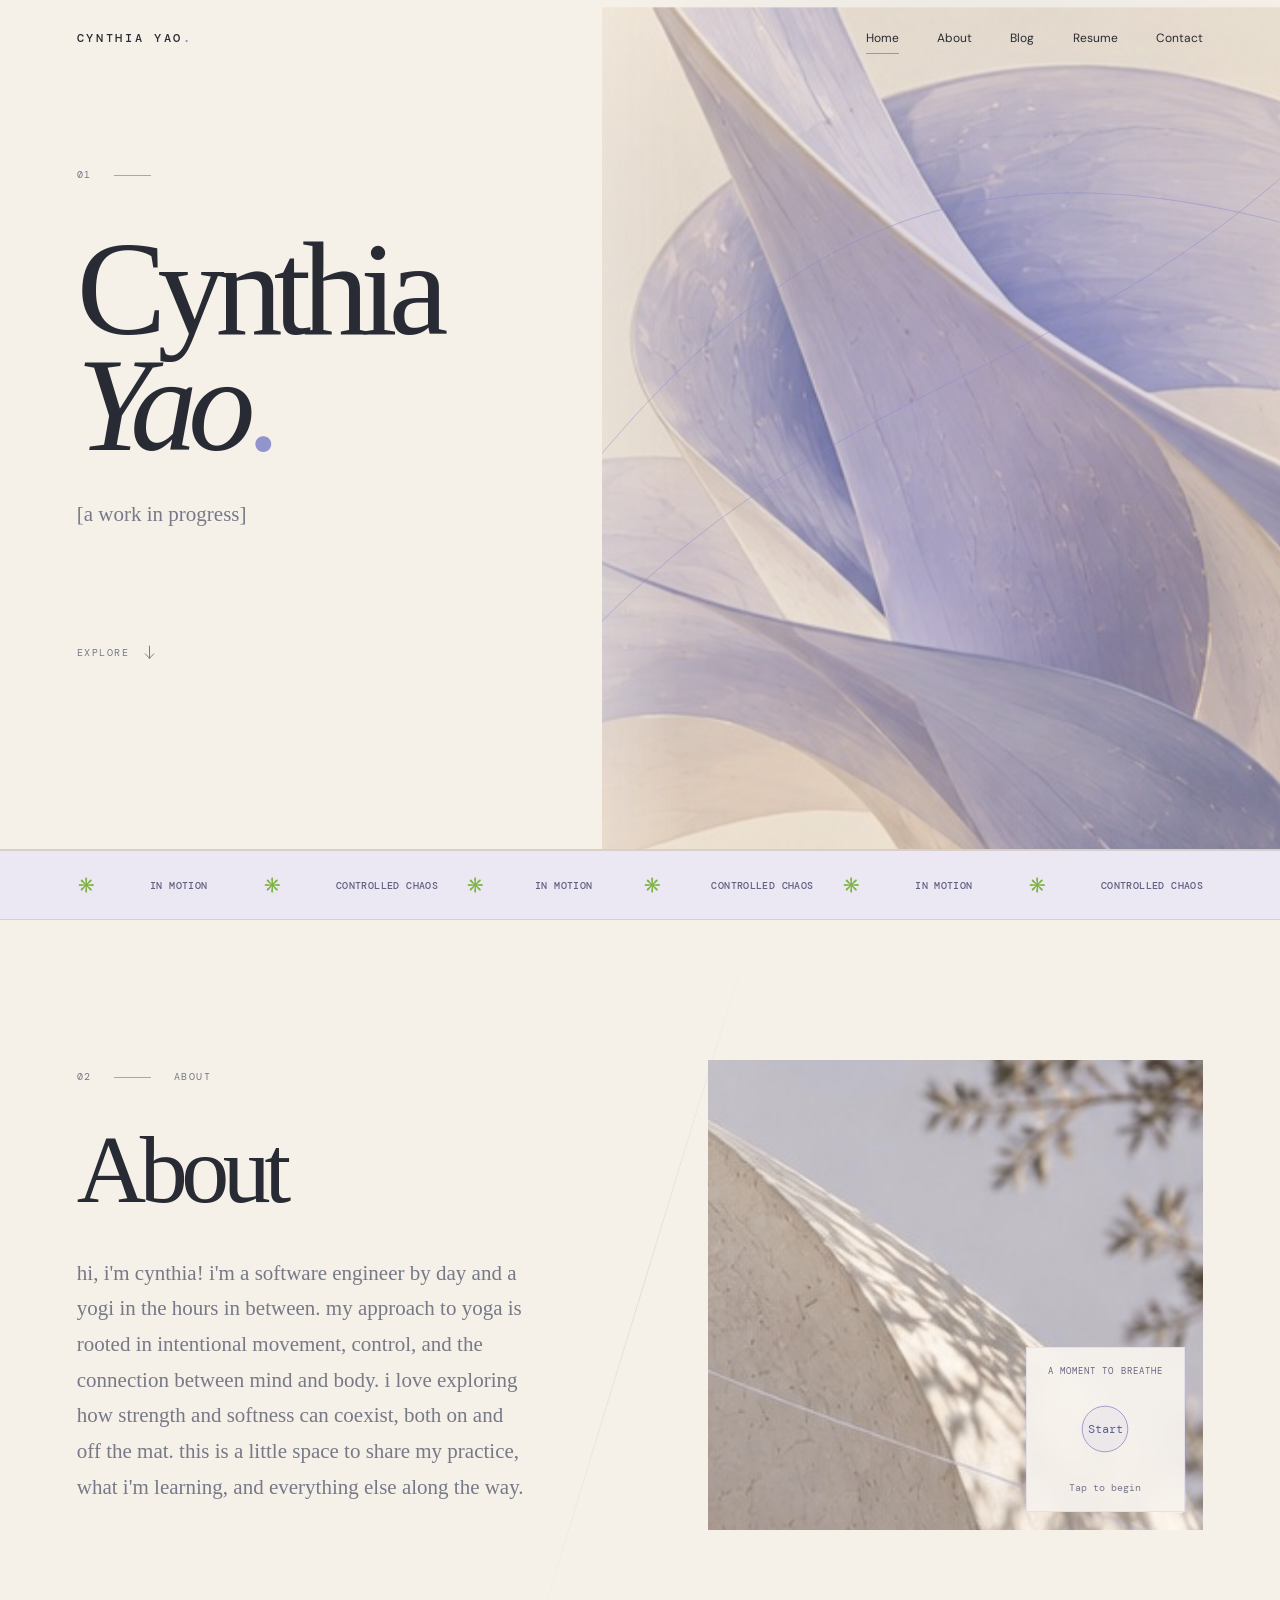
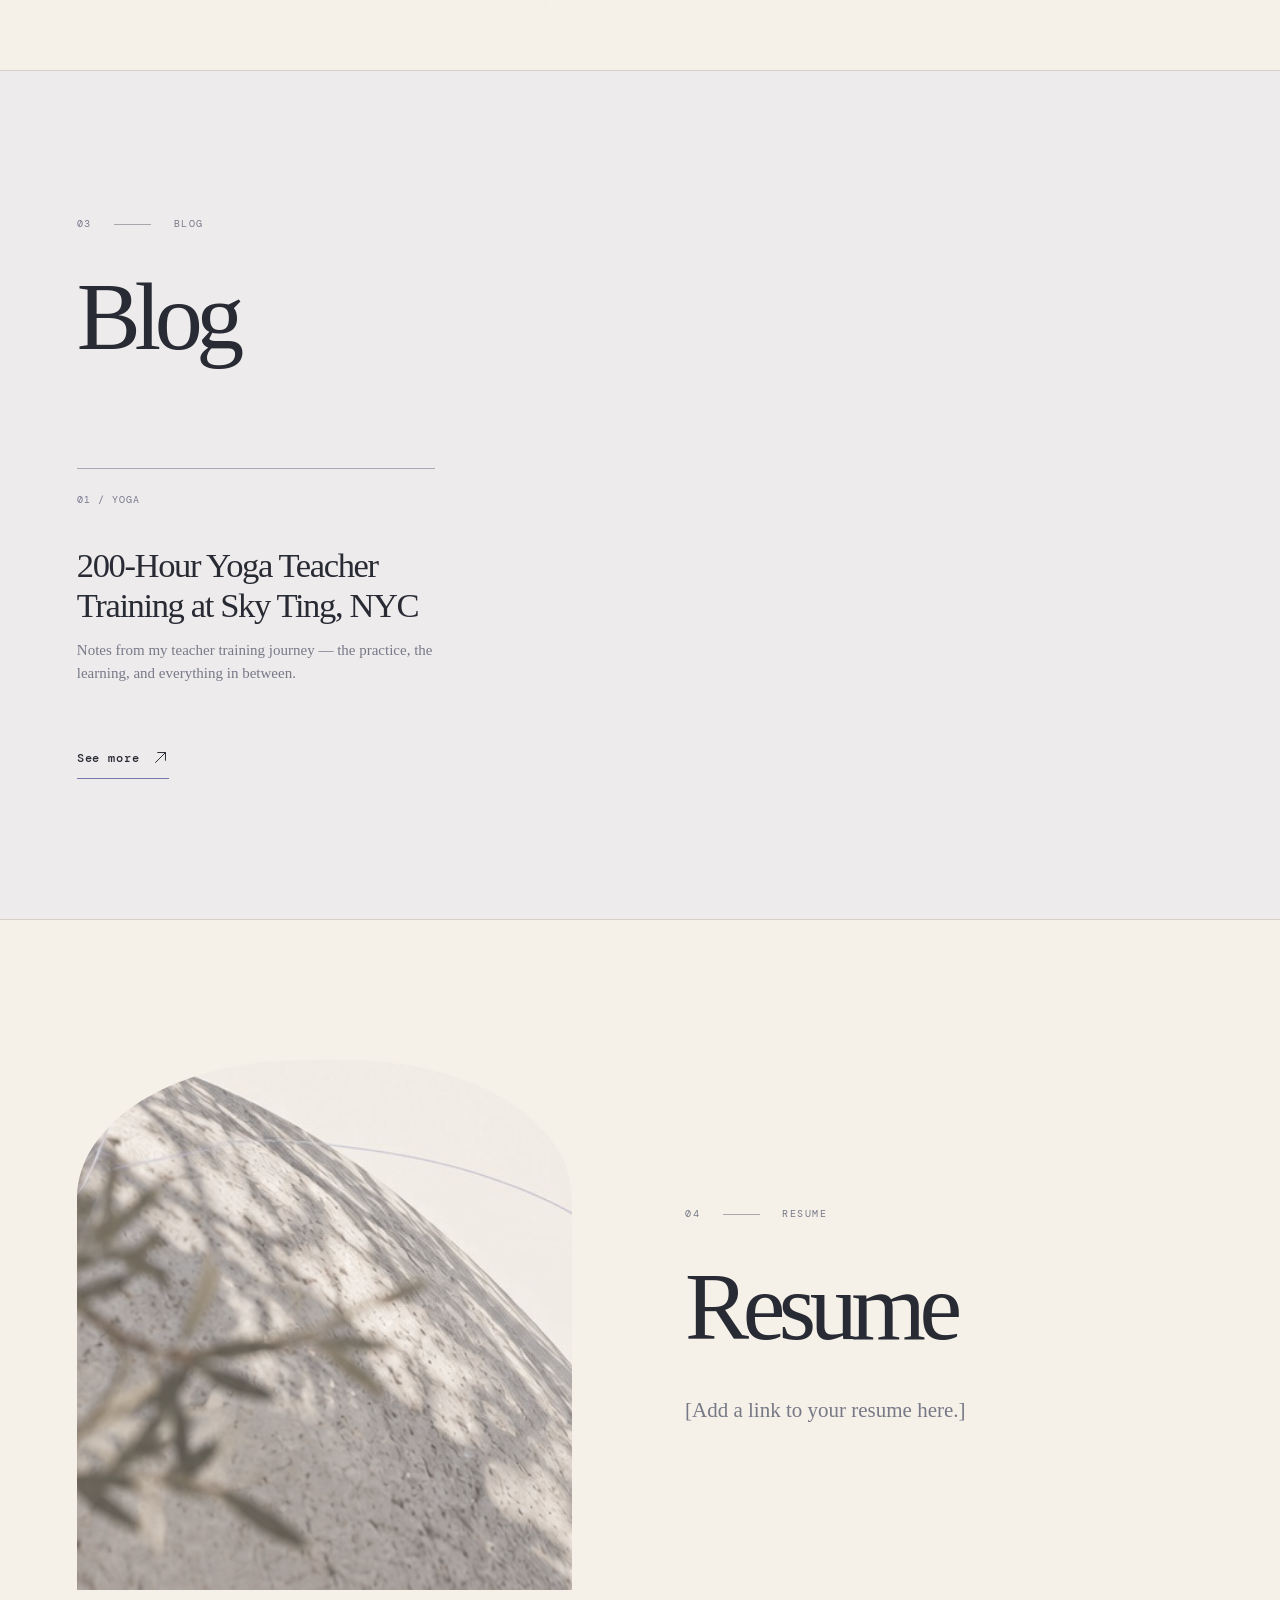
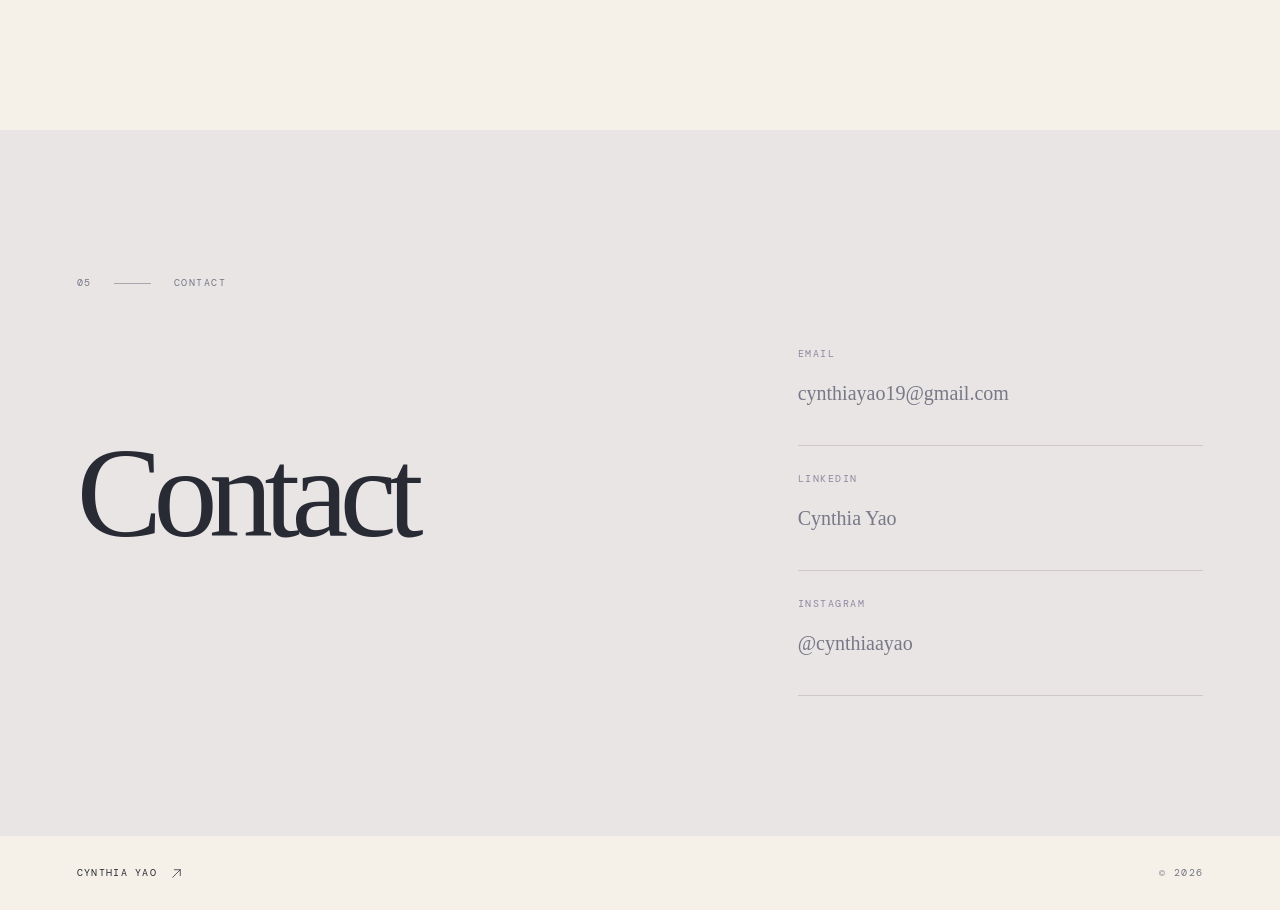
==== commit ff186c67: "Add files via upload" ====
--- a/index.html
+++ b/index.html
@@ -7,7 +7,7 @@
 <section id="home" class="hero"><div class="hero-copy"><span class="eyebrow reveal">01 <span class="mini-line"></span> </span><h1 class="reveal">Cynthia<br><em>Yao</em><span class="period">.</span></h1><p class="hero-intro reveal">[a work in progress]</p><a href="#about" class="scroll-cue reveal">EXPLORE <svg class="thin-arrow" viewBox="0 0 24 24" fill="none" aria-hidden="true"><path d="M12 3v17m0 0-6-6m6 6 6-6"/></svg></a></div><div class="hero-art" aria-label="Abstract periwinkle sculptural folds"><div class="art-back"></div><img src="assets/sculpture.jpg" alt="Abstract flowing periwinkle sculpture" class="sculpture"/><svg class="orbit" viewBox="0 0 600 650" aria-hidden="true"><path d="M-40 400 C170 130 350 60 680 170"/><path d="M-30 530 C210 270 430 290 660 50"/></svg></div></section>
 <div class="motion-ticker" aria-label="In Motion, Controlled Chaos, repeated three times"><div class="ticker-track"> <span class="ticker-repeat"><span class="ticker-star">✳️</span> IN MOTION <span class="ticker-star">✳️</span> CONTROLLED CHAOS</span> <span class="ticker-repeat"><span class="ticker-star">✳️</span> IN MOTION <span class="ticker-star">✳️</span> CONTROLLED CHAOS</span> <span class="ticker-repeat"><span class="ticker-star">✳️</span> IN MOTION <span class="ticker-star">✳️</span> CONTROLLED CHAOS</span></div></div>
 <section id="about" class="about section"><div class="section-heading reveal"><span class="eyebrow">02 <span class="mini-line"></span> ABOUT</span><h2>About</h2><p class="body-copy">hi, i'm cynthia! i'm a software engineer by day and a yogi in the hours in between. my approach to yoga is rooted in intentional movement, control, and the connection between mind and body. i love exploring how strength and softness can coexist, both on and off the mat. this is a little space to share my practice, what i'm learning, and everything else along the way.</p></div><div class="about-visual reveal"><div class="breath-widget"><span class="breath-label">A MOMENT TO BREATHE</span><button type="button" class="breath-button" aria-pressed="false" aria-label="Start breathing animation"><span class="breath-ring"></span><span class="breath-core">Start</span></button><span class="breath-status" aria-live="polite">Tap to begin</span></div><img src="assets/nature-stone.jpg" alt="Warm sculptural stone with delicate natural shadows" loading="lazy"><span class="visual-label"></span></div><span class="section-rail" aria-hidden="true"></span></section>
-<section id="blog" class="blog section" aria-labelledby="blog-title"><div class="blog-top reveal"><div><span class="eyebrow">03 <span class="mini-line"></span> BLOG</span><h2 id="blog-title">Blog</h2></div></div><div class="post-grid reveal" aria-label="Blog highlights"><article class="post-card"><span class="post-number">01 / YOGA</span><a class="post-title-link" href="sky-ting-200-hour-ytt.html"><h3 class="post-placeholder">200-Hour Yoga Teacher Training at Sky Ting, NYC</h3></a><p>Notes from my teacher training journey — the practice, the learning, and everything in between.</p><a class="post-read-link" href="sky-ting-200-hour-ytt.html">Read post ↗</a></article></div><a class="see-more reveal" href="blog.html">See more <svg class="thin-arrow" viewBox="0 0 24 24" fill="none" aria-hidden="true"><path d="M5 19 19 5M8 5h11v11"/></svg></a></section>
+<section id="blog" class="blog section" aria-labelledby="blog-title"><div class="blog-top reveal"><div><span class="eyebrow">03 <span class="mini-line"></span> BLOG</span><h2 id="blog-title">Blog</h2></div></div><div class="post-grid reveal" aria-label="Blog highlights"><article class="post-card"><span class="post-number">01 / YOGA</span><a class="post-title-link" href="sky-ting-200-hour-ytt.html"><h3 class="post-placeholder">200-Hour Yoga Teacher Training at Sky Ting, NYC</h3></a><p>Notes from my teacher training journey — the practice, the learning, and everything in between.</p></article></div><a class="see-more reveal" href="blog.html">See more <svg class="thin-arrow" viewBox="0 0 24 24" fill="none" aria-hidden="true"><path d="M5 19 19 5M8 5h11v11"/></svg></a></section>
 <section id="resume" class="resume section"><div class="resume-art" aria-hidden="true"><img src="assets/stone-detail.jpg" alt="" loading="lazy"></div><div class="resume-copy reveal"><span class="eyebrow">04 <span class="mini-line"></span> RESUME</span><h2>Resume</h2><p class="body-copy">[Add a link to your resume here.]</p></div></section>
 <section id="contact" class="contact section"><span class="eyebrow reveal">05 <span class="mini-line"></span> CONTACT</span><div class="contact-layout"><div class="reveal"><h2>Contact</h2></div><div class="contact-details reveal"><div><span>EMAIL</span><p><a href="mailto:cynthiayao19@gmail.com">cynthiayao19@gmail.com</a></p></div><div><span>LINKEDIN</span><p><a href="https://www.linkedin.com/in/cynthia-yao-2201a11a2" target="_blank" rel="noopener noreferrer">Cynthia Yao</a></p></div><div><span>INSTAGRAM</span><p><a href="https://www.instagram.com/cynthiaayao/" target="_blank" rel="noopener noreferrer">@cynthiaayao</a></p></div></div></div><div class="closing-orbit" aria-hidden="true"></div></section>
 </main><footer><a href="#home">CYNTHIA YAO <svg class="thin-arrow footer-arrow" viewBox="0 0 24 24" fill="none" aria-hidden="true"><path d="M5 19 19 5M8 5h11v11"/></svg></a><span>© <span id="year"></span></span></footer>
--- a/assets/styles.css
+++ b/assets/styles.css
@@ -77,3 +77,29 @@
 .site-goose .goose-wing{fill:none;stroke:#38332e;stroke-width:1.8}
 .site-goose .goose-tail{fill:#fffefa;stroke:#38332e;stroke-width:2}
 .site-goose .goose-leg{stroke:#cc873d;stroke-width:3}
+
+/* Individual blog post */
+.post-title-link{display:block}.post-title-link:hover .post-placeholder{color:#7779aa}.post-card .post-placeholder{margin-bottom:14px}.post-card p{margin-top:0}.post-read-link{font:11px 'DM Mono',monospace;letter-spacing:.05em;margin-top:auto;padding-top:22px;align-self:flex-start;border-bottom:1px solid #aaa7b7;padding-bottom:5px}.article-main{padding-top:76px}.article-hero{padding:100px var(--gutter) 95px;border-bottom:1px solid var(--line);max-width:1200px;margin:auto}.article-breadcrumb{display:block;font:11px 'DM Mono',monospace;color:var(--muted);margin-bottom:75px}.article-hero h1{font:400 clamp(54px,7.5vw,112px)/1.03 Georgia,serif;letter-spacing:-.065em;max-width:1050px;margin:28px 0 32px}.article-hero h1 em{font-weight:400}.article-deck{font:clamp(19px,2.1vw,26px)/1.55 Georgia,serif;color:var(--muted);max-width:660px}.article-meta{margin-top:55px;font:10px 'DM Mono',monospace;letter-spacing:.13em;color:var(--muted);display:flex;gap:15px}.article-body{max-width:750px;margin:0 auto;padding:90px 24px 130px;font:19px/1.85 Georgia,serif}.article-lead{font-size:clamp(22px,2.5vw,28px);line-height:1.65}.article-body h2{font-size:clamp(34px,4vw,51px);line-height:1.15;margin:75px 0 20px}.draft-prompt{color:#8a8892;font-style:italic}.article-photo-slot{border:1px solid var(--line);background:#eeebed;min-height:260px;display:grid;place-items:center;text-align:center;padding:30px;margin:70px 0;font:10px 'DM Mono',monospace;letter-spacing:.15em;color:var(--muted)}.article-outro{font-style:italic;color:var(--muted)}.article-body .back-link{margin-top:65px}@media(max-width:560px){.article-hero{padding:65px 24px 75px}.article-breadcrumb{margin-bottom:60px}.article-hero h1{font-size:clamp(50px,12vw,76px)}.article-body{padding-top:65px;font-size:18px}}
+
+
+/* Clean editorial journal page */
+.article-main{padding-top:0}
+.journal{width:100%;overflow-wrap:break-word}
+.journal-header{padding:clamp(145px,17vw,205px) var(--gutter) 72px;border-bottom:1px solid var(--line);max-width:1200px;margin:0 auto}
+.journal-back{display:inline-block;margin-bottom:clamp(55px,8vw,100px);font:11px 'DM Mono',monospace;color:var(--muted)}
+.journal-kicker{font:10px 'DM Mono',monospace;letter-spacing:.17em;color:#777987}
+.journal-kicker span{padding:0 12px;color:var(--purple)}
+.journal-header h1{font:400 clamp(43px,6.1vw,86px)/1.13 Georgia,serif;letter-spacing:-.055em;margin:30px 0 27px;max-width:100%}
+.journal-header h1 em{font-weight:400}
+.journal-subtitle{font:clamp(17px,1.9vw,23px)/1.6 Georgia,serif;color:var(--muted);max-width:590px;margin:0}
+.journal-byline{display:flex;flex-wrap:wrap;gap:15px 32px;border-top:1px solid var(--line);margin-top:65px;padding-top:19px;font:10px 'DM Mono',monospace;letter-spacing:.12em;color:var(--muted)}
+.journal-content{max-width:690px;padding:90px 24px 140px;margin:auto;font:19px/1.85 Georgia,serif}
+.journal-content p{margin:0 0 26px}
+.journal-intro{font-size:clamp(23px,2.6vw,30px);line-height:1.55}
+.journal-divider{display:flex;align-items:center;gap:20px;color:var(--purple);margin:65px 0 50px;font-size:17px}
+.journal-divider:before,.journal-divider:after{content:"";height:1px;flex:1;background:var(--line)}
+.journal-content h2{font-size:clamp(37px,4vw,52px);line-height:1.2;letter-spacing:-.05em;margin:0 0 20px}
+.journal-muted{color:var(--muted)}
+.journal-end-link{display:inline-block;font:11px 'DM Mono',monospace;border-bottom:1px solid var(--line);padding-bottom:9px;margin-top:55px}
+@media(max-width:760px){.journal-desktop-break{display:none}.journal-header{padding:145px 30px 60px}.journal-header h1{font-size:clamp(43px,8.2vw,66px);line-height:1.15;letter-spacing:-.045em}.journal-back{margin-bottom:65px}.journal-content{padding:65px 30px 100px}}
+@media(max-width:560px){.journal-header{padding:125px 24px 50px}.journal-header h1{font-size:clamp(40px,10.4vw,56px);line-height:1.16}.journal-back{margin-bottom:55px}.journal-byline{margin-top:42px}.journal-content{padding:60px 24px 100px;font-size:18px}}
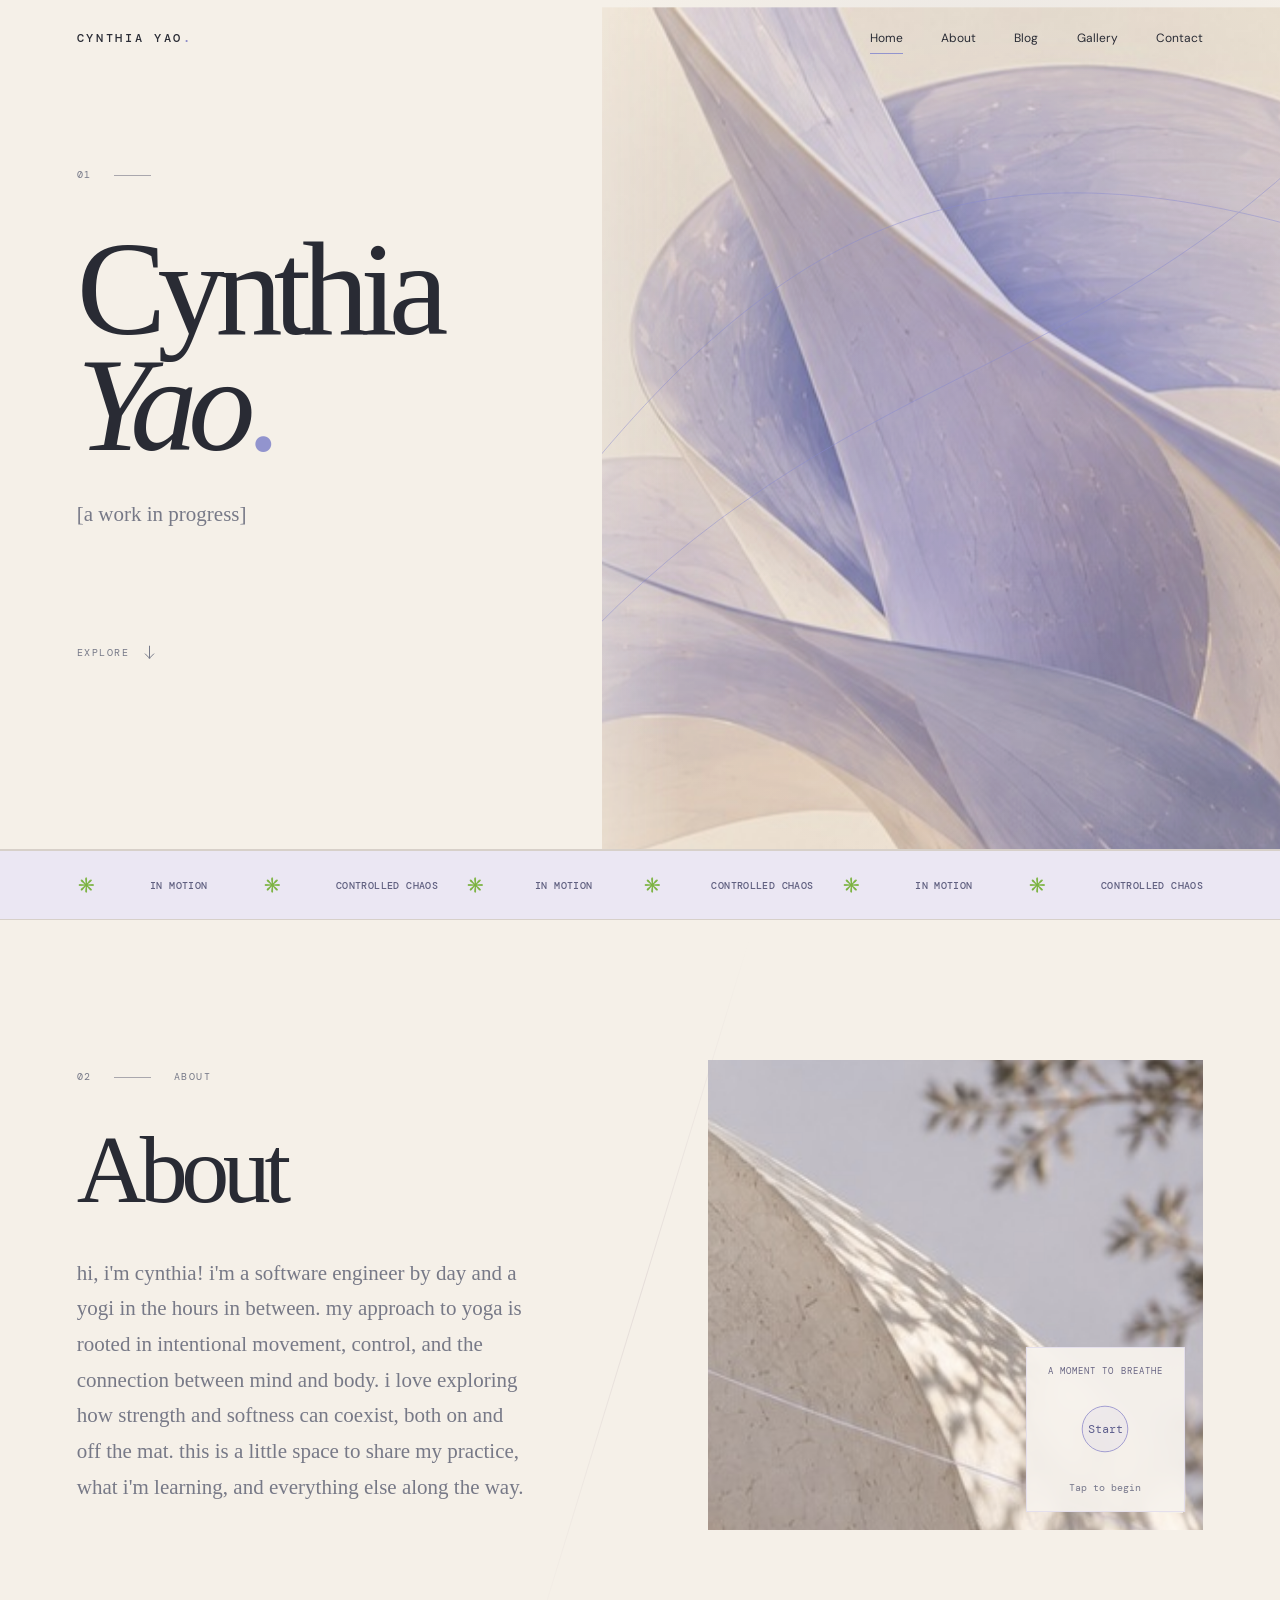
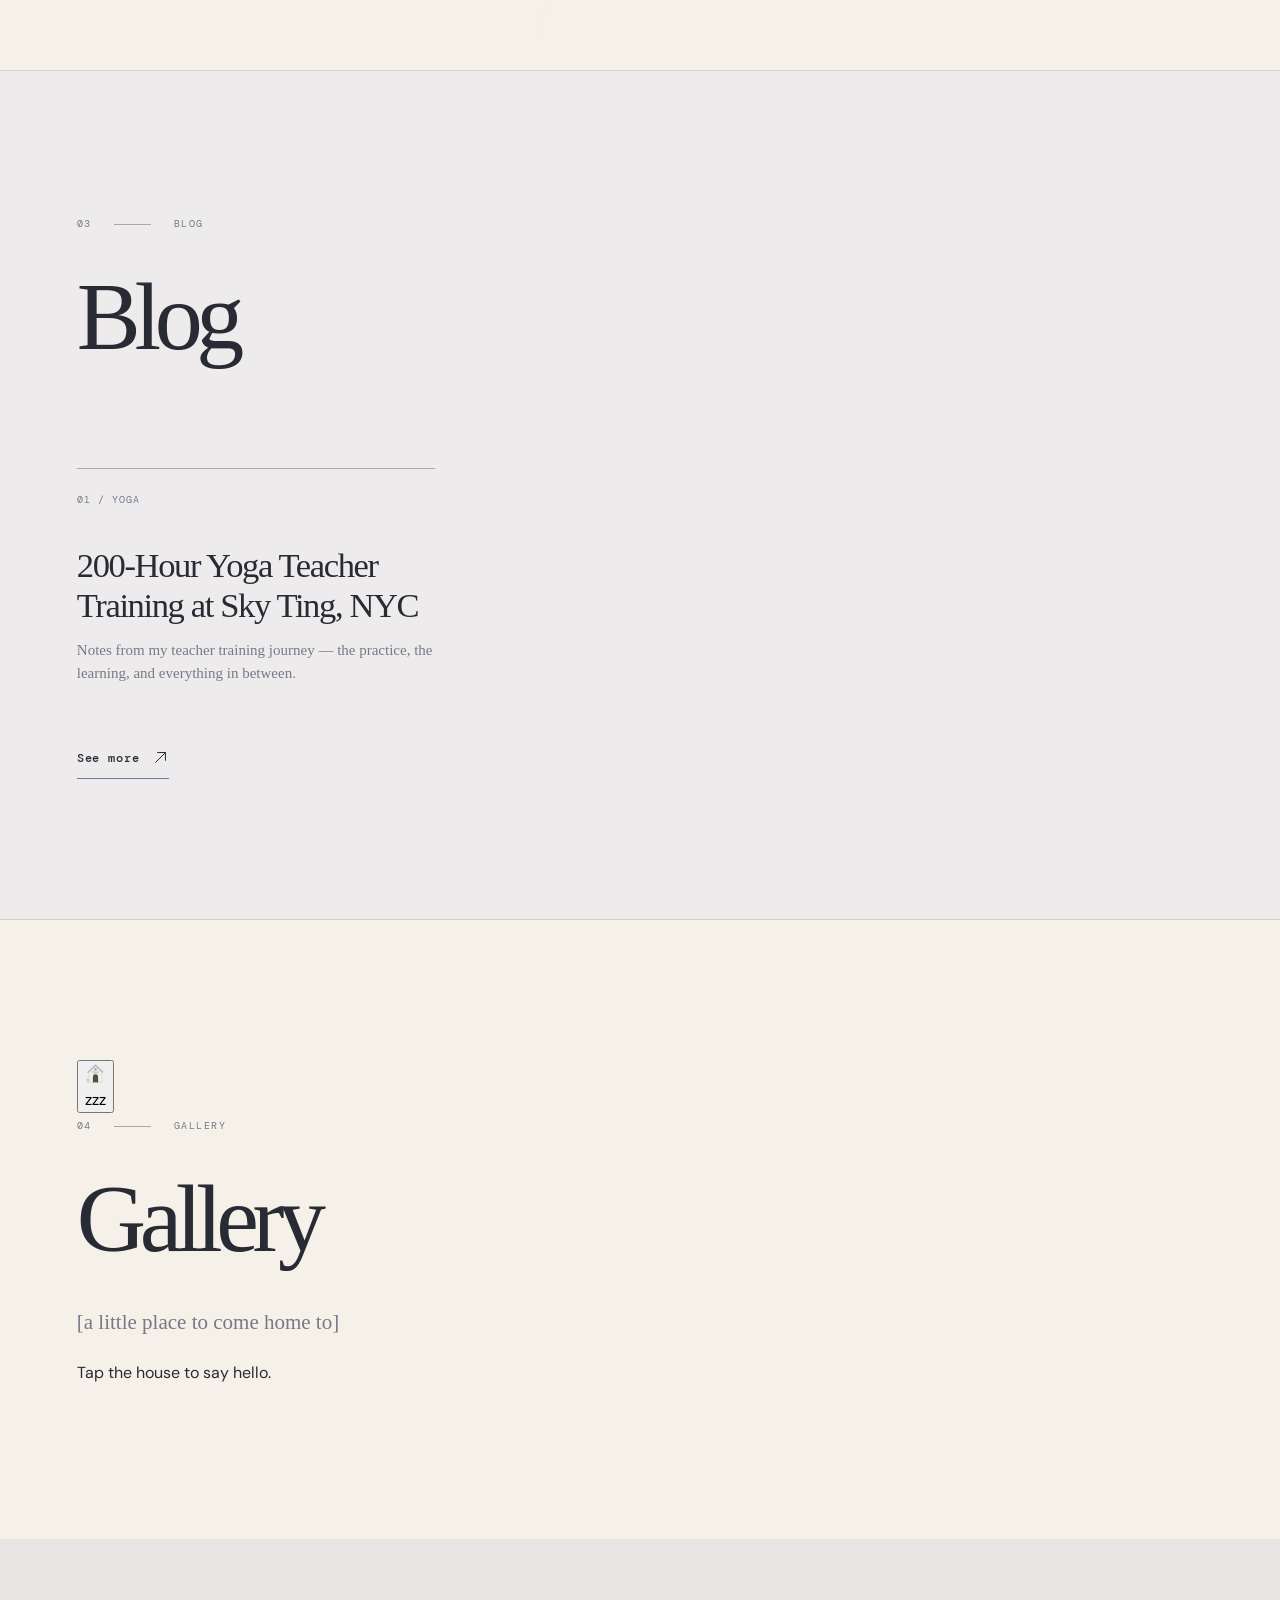
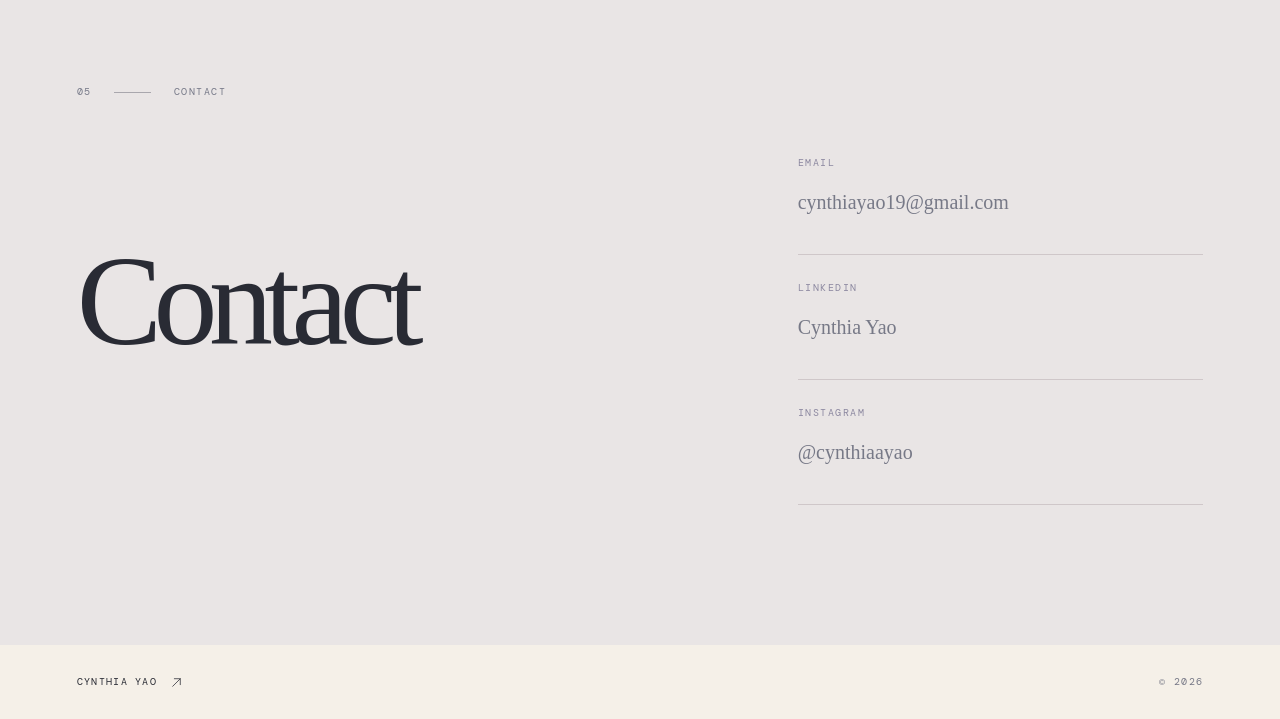
==== commit 25d6f718: "Add files via upload" ====
--- a/index.html
+++ b/index.html
@@ -2,13 +2,28 @@
 <html lang="en"><head><meta charset="utf-8"><meta name="viewport" content="width=device-width,initial-scale=1"><meta name="theme-color" content="#f5f0e8"><meta name="description" content="Cynthia Yao — personal website"><title>Cynthia Yao</title><link rel="stylesheet" href="assets/styles.css"></head>
 <body>
 <div class="progress" aria-hidden="true"></div>
-<header class="topbar"><a href="#home" class="brand">CYNTHIA YAO<span class="brand-dot">.</span></a><button class="menu-toggle" aria-label="Toggle navigation" aria-expanded="false">Menu <span class="menu-glyph" aria-hidden="true">+</span></button><nav class="nav" aria-label="Main navigation"><a href="#home" aria-current="page">Home</a><a href="#about">About</a><a href="blog.html">Blog</a><a href="#resume">Resume</a><a href="#contact">Contact</a></nav></header>
+<header class="topbar"><a href="#home" class="brand">CYNTHIA YAO<span class="brand-dot">.</span></a><button class="menu-toggle" aria-label="Toggle navigation" aria-expanded="false">Menu <span class="menu-glyph" aria-hidden="true">+</span></button><nav class="nav" aria-label="Main navigation"><a href="#home" aria-current="page">Home</a><a href="#about">About</a><a href="blog.html">Blog</a><a href="#gallery">Gallery</a><a href="#contact">Contact</a></nav></header>
 <main>
 <section id="home" class="hero"><div class="hero-copy"><span class="eyebrow reveal">01 <span class="mini-line"></span> </span><h1 class="reveal">Cynthia<br><em>Yao</em><span class="period">.</span></h1><p class="hero-intro reveal">[a work in progress]</p><a href="#about" class="scroll-cue reveal">EXPLORE <svg class="thin-arrow" viewBox="0 0 24 24" fill="none" aria-hidden="true"><path d="M12 3v17m0 0-6-6m6 6 6-6"/></svg></a></div><div class="hero-art" aria-label="Abstract periwinkle sculptural folds"><div class="art-back"></div><img src="assets/sculpture.jpg" alt="Abstract flowing periwinkle sculpture" class="sculpture"/><svg class="orbit" viewBox="0 0 600 650" aria-hidden="true"><path d="M-40 400 C170 130 350 60 680 170"/><path d="M-30 530 C210 270 430 290 660 50"/></svg></div></section>
 <div class="motion-ticker" aria-label="In Motion, Controlled Chaos, repeated three times"><div class="ticker-track"> <span class="ticker-repeat"><span class="ticker-star">✳️</span> IN MOTION <span class="ticker-star">✳️</span> CONTROLLED CHAOS</span> <span class="ticker-repeat"><span class="ticker-star">✳️</span> IN MOTION <span class="ticker-star">✳️</span> CONTROLLED CHAOS</span> <span class="ticker-repeat"><span class="ticker-star">✳️</span> IN MOTION <span class="ticker-star">✳️</span> CONTROLLED CHAOS</span></div></div>
 <section id="about" class="about section"><div class="section-heading reveal"><span class="eyebrow">02 <span class="mini-line"></span> ABOUT</span><h2>About</h2><p class="body-copy">hi, i'm cynthia! i'm a software engineer by day and a yogi in the hours in between. my approach to yoga is rooted in intentional movement, control, and the connection between mind and body. i love exploring how strength and softness can coexist, both on and off the mat. this is a little space to share my practice, what i'm learning, and everything else along the way.</p></div><div class="about-visual reveal"><div class="breath-widget"><span class="breath-label">A MOMENT TO BREATHE</span><button type="button" class="breath-button" aria-pressed="false" aria-label="Start breathing animation"><span class="breath-ring"></span><span class="breath-core">Start</span></button><span class="breath-status" aria-live="polite">Tap to begin</span></div><img src="assets/nature-stone.jpg" alt="Warm sculptural stone with delicate natural shadows" loading="lazy"><span class="visual-label"></span></div><span class="section-rail" aria-hidden="true"></span></section>
 <section id="blog" class="blog section" aria-labelledby="blog-title"><div class="blog-top reveal"><div><span class="eyebrow">03 <span class="mini-line"></span> BLOG</span><h2 id="blog-title">Blog</h2></div></div><div class="post-grid reveal" aria-label="Blog highlights"><article class="post-card"><span class="post-number">01 / YOGA</span><a class="post-title-link" href="sky-ting-200-hour-ytt.html"><h3 class="post-placeholder">200-Hour Yoga Teacher Training at Sky Ting, NYC</h3></a><p>Notes from my teacher training journey — the practice, the learning, and everything in between.</p></article></div><a class="see-more reveal" href="blog.html">See more <svg class="thin-arrow" viewBox="0 0 24 24" fill="none" aria-hidden="true"><path d="M5 19 19 5M8 5h11v11"/></svg></a></section>
-<section id="resume" class="resume section"><div class="resume-art" aria-hidden="true"><img src="assets/stone-detail.jpg" alt="" loading="lazy"></div><div class="resume-copy reveal"><span class="eyebrow">04 <span class="mini-line"></span> RESUME</span><h2>Resume</h2><p class="body-copy">[Add a link to your resume here.]</p></div></section>
+<section id="gallery" class="gallery section" aria-labelledby="gallery-title">
+<div class="goose-yard" aria-label="The goose's home">
+<button class="goose-house" type="button" aria-label="Say hello to the goose" aria-describedby="goose-status">
+<svg viewBox="0 0 340 340" aria-hidden="true" fill="none" stroke="#514d49" stroke-width="2" stroke-linecap="round" stroke-linejoin="round">
+<path fill="#f5f0e8" d="M68 144L170 50 272 144V313H68Z"/>
+<path fill="#b5b6d9" d="M43 146L167 27Q170 24 173 27L297 146 285 158 170 48 55 158Z"/>
+<circle cx="170" cy="104" r="18" fill="#b5b6d9"/><path d="M152 104H188M170 86V122"/>
+<rect x="119" y="138" width="102" height="29" rx="3" fill="#f5f0e8"/>
+<path d="M132 133V143M208 133V143"/><text x="170" y="158" text-anchor="middle" stroke="none" fill="#514d49" font-family="Georgia,serif" font-size="13">goose house</text>
+<path class="house-door" fill="#514d49" d="M129 313V222A41 41 0 0 1 211 222V313Z"/>
+<g stroke="#858b75"><path d="M48 313L39 264M48 313L59 274M48 313L26 285"/><g fill="#b5b6d9" stroke="#8c8db1"><ellipse cx="37" cy="263" rx="3" ry="7" transform="rotate(-20 37 263)"/><ellipse cx="42" cy="276" rx="3" ry="6" transform="rotate(25 42 276)"/><ellipse cx="59" cy="275" rx="3" ry="6" transform="rotate(25 59 275)"/></g></g>
+</svg><span class="goose-snores" aria-hidden="true">z<span>z</span><span>z</span></span>
+</button><div class="goose-ground" aria-hidden="true"></div>
+</div>
+<div class="gallery-copy reveal"><span class="eyebrow">04 <span class="mini-line"></span> GALLERY</span><h2 id="gallery-title">Gallery</h2><p class="body-copy">[a little place to come home to]</p><p id="goose-status" class="goose-status" aria-live="polite">Tap the house to say hello.</p></div>
+</section>
 <section id="contact" class="contact section"><span class="eyebrow reveal">05 <span class="mini-line"></span> CONTACT</span><div class="contact-layout"><div class="reveal"><h2>Contact</h2></div><div class="contact-details reveal"><div><span>EMAIL</span><p><a href="mailto:cynthiayao19@gmail.com">cynthiayao19@gmail.com</a></p></div><div><span>LINKEDIN</span><p><a href="https://www.linkedin.com/in/cynthia-yao-2201a11a2" target="_blank" rel="noopener noreferrer">Cynthia Yao</a></p></div><div><span>INSTAGRAM</span><p><a href="https://www.instagram.com/cynthiaayao/" target="_blank" rel="noopener noreferrer">@cynthiaayao</a></p></div></div></div><div class="closing-orbit" aria-hidden="true"></div></section>
 </main><footer><a href="#home">CYNTHIA YAO <svg class="thin-arrow footer-arrow" viewBox="0 0 24 24" fill="none" aria-hidden="true"><path d="M5 19 19 5M8 5h11v11"/></svg></a><span>© <span id="year"></span></span></footer>
 <script src="assets/script.js" defer></script></body></html>
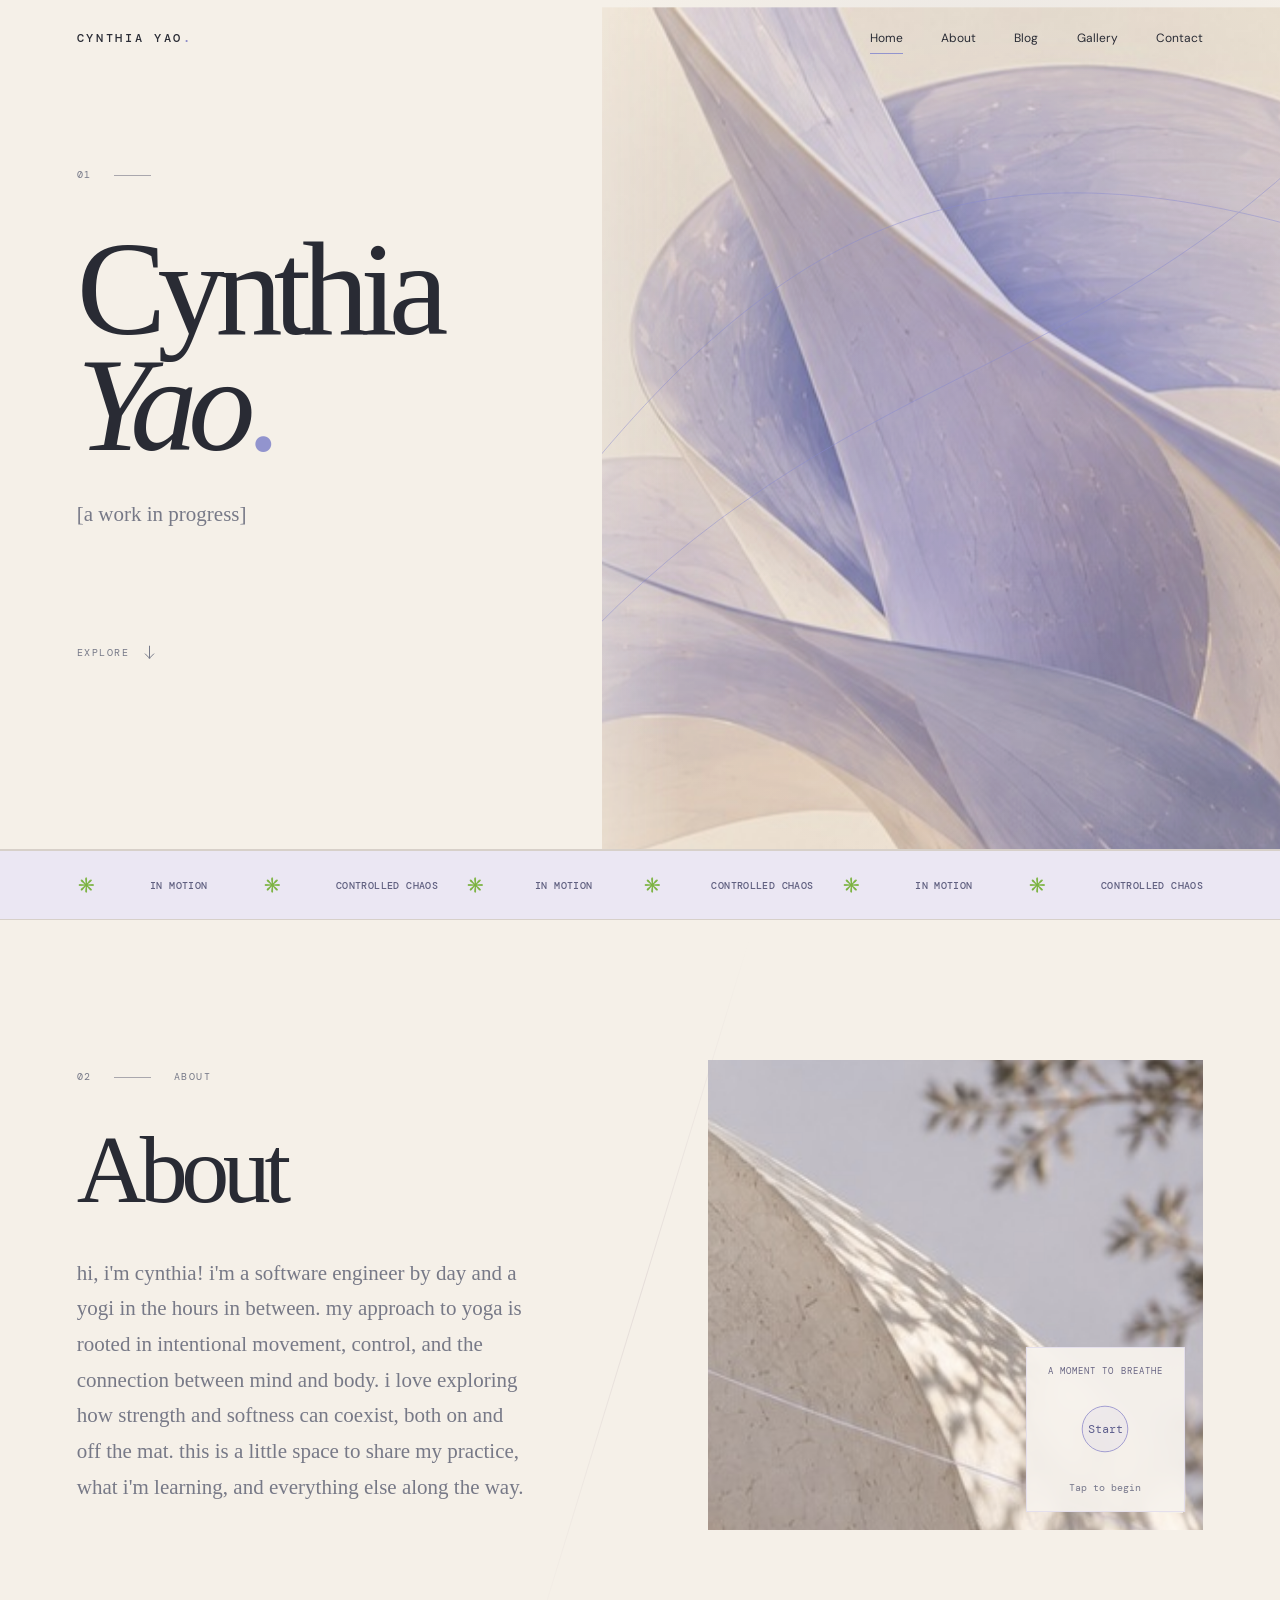
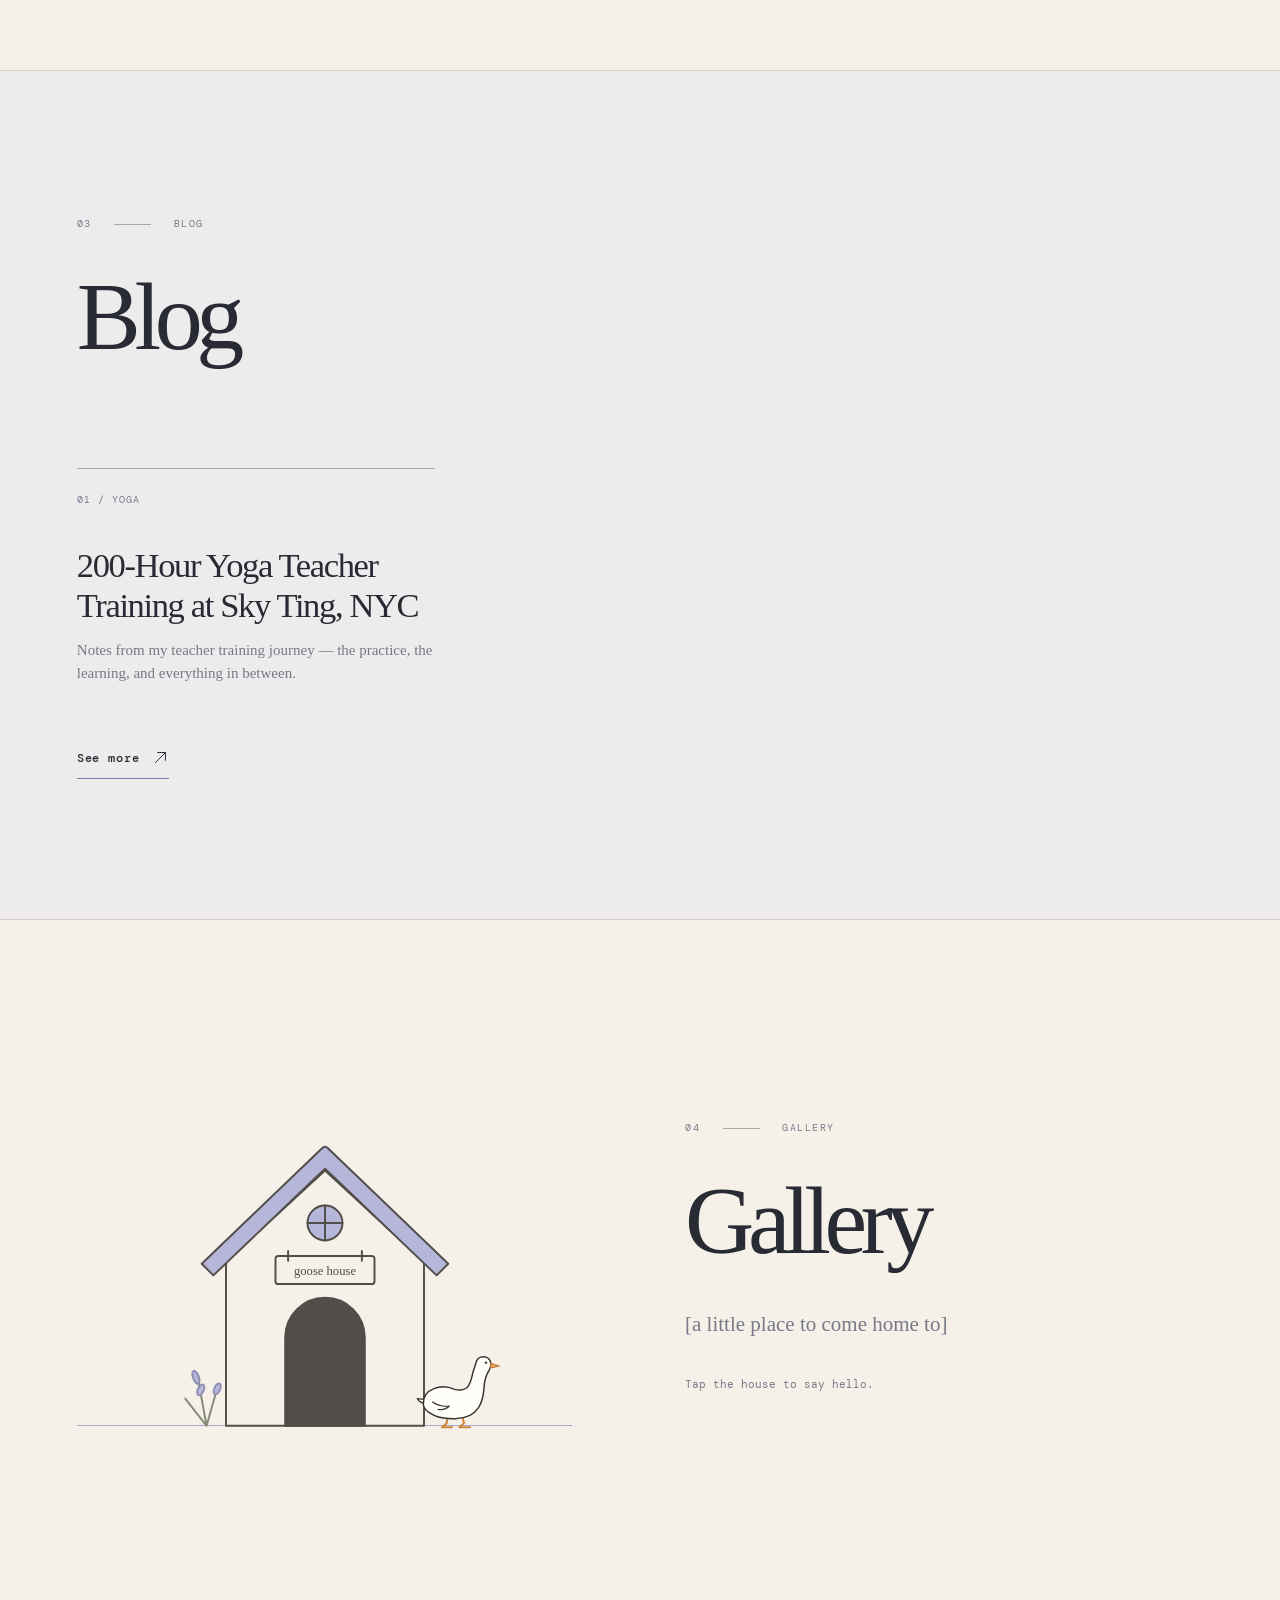
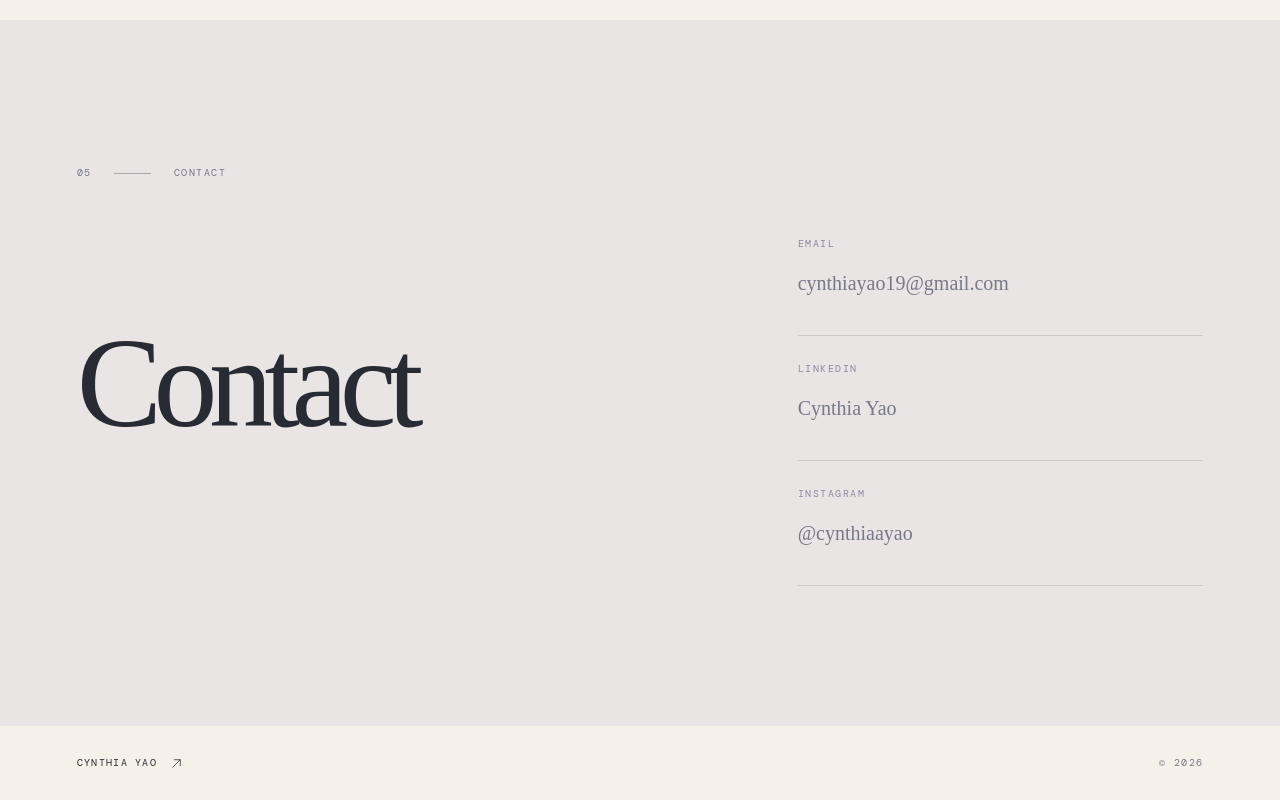
==== commit c58850c5: "Add files via upload" ====
--- a/index.html
+++ b/index.html
@@ -26,4 +26,4 @@
 </section>
 <section id="contact" class="contact section"><span class="eyebrow reveal">05 <span class="mini-line"></span> CONTACT</span><div class="contact-layout"><div class="reveal"><h2>Contact</h2></div><div class="contact-details reveal"><div><span>EMAIL</span><p><a href="mailto:cynthiayao19@gmail.com">cynthiayao19@gmail.com</a></p></div><div><span>LINKEDIN</span><p><a href="https://www.linkedin.com/in/cynthia-yao-2201a11a2" target="_blank" rel="noopener noreferrer">Cynthia Yao</a></p></div><div><span>INSTAGRAM</span><p><a href="https://www.instagram.com/cynthiaayao/" target="_blank" rel="noopener noreferrer">@cynthiaayao</a></p></div></div></div><div class="closing-orbit" aria-hidden="true"></div></section>
 </main><footer><a href="#home">CYNTHIA YAO <svg class="thin-arrow footer-arrow" viewBox="0 0 24 24" fill="none" aria-hidden="true"><path d="M5 19 19 5M8 5h11v11"/></svg></a><span>© <span id="year"></span></span></footer>
-<script src="assets/script.js" defer></script></body></html>
+<script src="assets/script.js?v=goose-house-tap-2" defer></script></body></html>
--- a/assets/styles.css
+++ b/assets/styles.css
@@ -103,3 +103,23 @@
 .journal-end-link{display:inline-block;font:11px 'DM Mono',monospace;border-bottom:1px solid var(--line);padding-bottom:9px;margin-top:55px}
 @media(max-width:760px){.journal-desktop-break{display:none}.journal-header{padding:145px 30px 60px}.journal-header h1{font-size:clamp(43px,8.2vw,66px);line-height:1.15;letter-spacing:-.045em}.journal-back{margin-bottom:65px}.journal-content{padding:65px 30px 100px}}
 @media(max-width:560px){.journal-header{padding:125px 24px 50px}.journal-header h1{font-size:clamp(40px,10.4vw,56px);line-height:1.16}.journal-back{margin-bottom:55px}.journal-byline{margin-top:42px}.journal-content{padding:60px 24px 100px;font-size:18px}}
+
+/* Gallery: a quiet home for the existing goose. */
+.gallery{min-height:700px;display:grid;grid-template-columns:44% 1fr;gap:10%;align-items:center}
+.goose-yard{position:relative;height:400px;isolation:isolate;min-width:0}
+.goose-house{position:absolute;bottom:18px;left:50%;transform:translateX(-50%);width:min(80%,330px);padding:0;border:0;background:transparent;cursor:pointer;color:var(--muted);touch-action:manipulation}
+.goose-house svg{display:block;width:100%;height:auto}
+.goose-ground{position:absolute;left:0;right:0;bottom:44px;border-top:1px solid #a7a6cd;z-index:-1}
+.goose-status{font:11px/1.8 'DM Mono',monospace;color:var(--muted);margin-top:32px;min-height:40px;max-width:310px}
+.goose-snores{position:absolute;top:42%;left:58%;font:18px Georgia,serif;color:#7779aa;opacity:0;pointer-events:none}
+.goose-snores span{display:inline-block;transform:translateY(-12px);font-size:15px;margin-left:7px}.goose-snores span+span{transform:translateY(-25px);font-size:12px}
+.is-sleeping .goose-snores{opacity:1;animation:house-snooze 3s ease-in-out infinite}
+@keyframes house-snooze{0%,100%{transform:translateY(3px);opacity:.4}50%{transform:translateY(-5px);opacity:1}}
+.site-goose.resident-goose{position:absolute;bottom:35px;width:100px;height:84px;transform:none;z-index:2;opacity:1;pointer-events:auto;transition:opacity .3s;}
+.resident-goose svg{transition:transform .2s}.resident-goose.faces-left svg{transform:scaleX(-1)}
+.site-goose.resident-goose.is-inside{opacity:0;pointer-events:none}
+.resident-goose:not(.is-walking) .goose-leg,.resident-goose:not(.is-walking) .goose-bob{animation-play-state:paused}
+.goose-house:focus-visible{outline-offset:5px;border-radius:8px}
+@media(max-width:850px){.gallery{grid-template-columns:1fr;gap:25px}.gallery-copy{grid-row:1}.goose-yard{width:100%;max-width:500px;justify-self:center;height:350px}.gallery h2{margin-bottom:20px}.goose-status{margin-top:18px}}
+@media(max-width:560px){.goose-yard{height:320px}.site-goose.resident-goose{width:86px;height:73px}.goose-house{width:min(85%,285px)}}
+@media(prefers-reduced-motion:reduce){.site-goose.resident-goose{opacity:1;pointer-events:auto}.site-goose.resident-goose.is-inside{opacity:0;pointer-events:none}.is-sleeping .goose-snores{animation:none;opacity:1}}
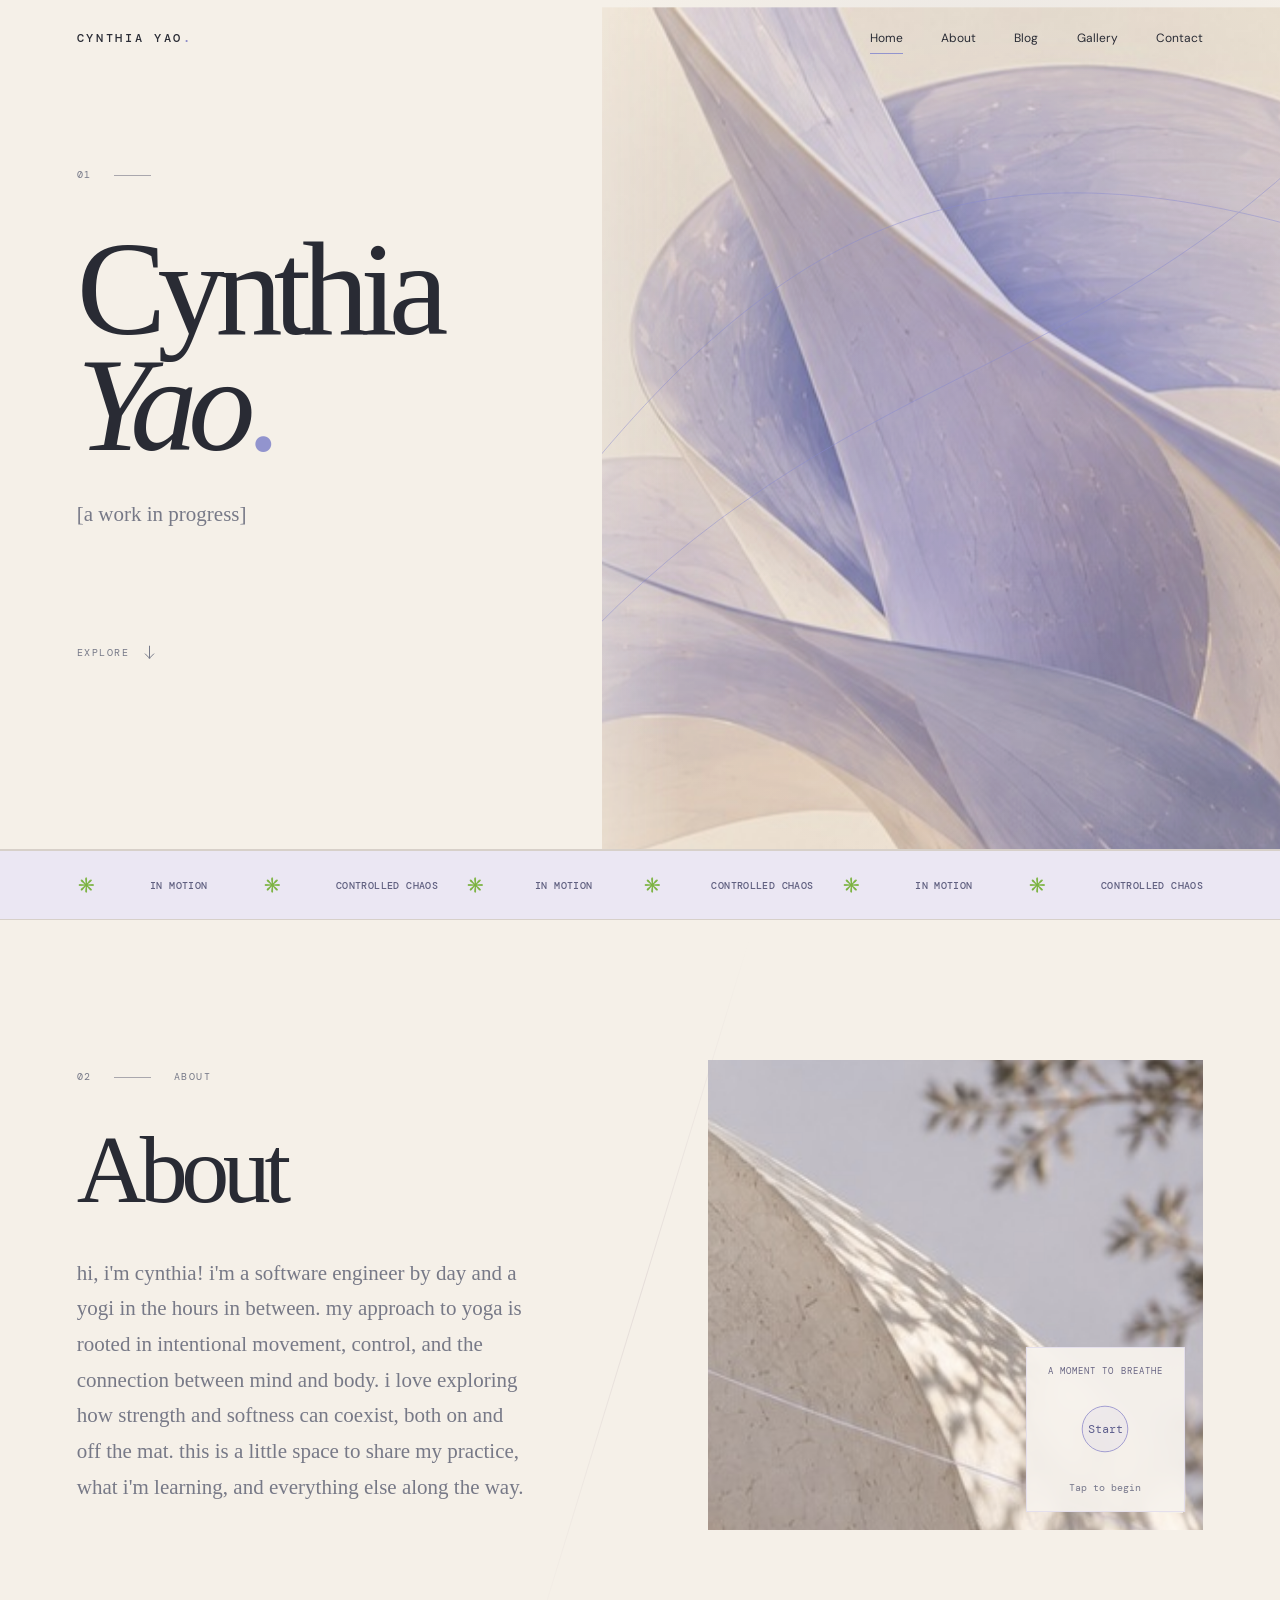
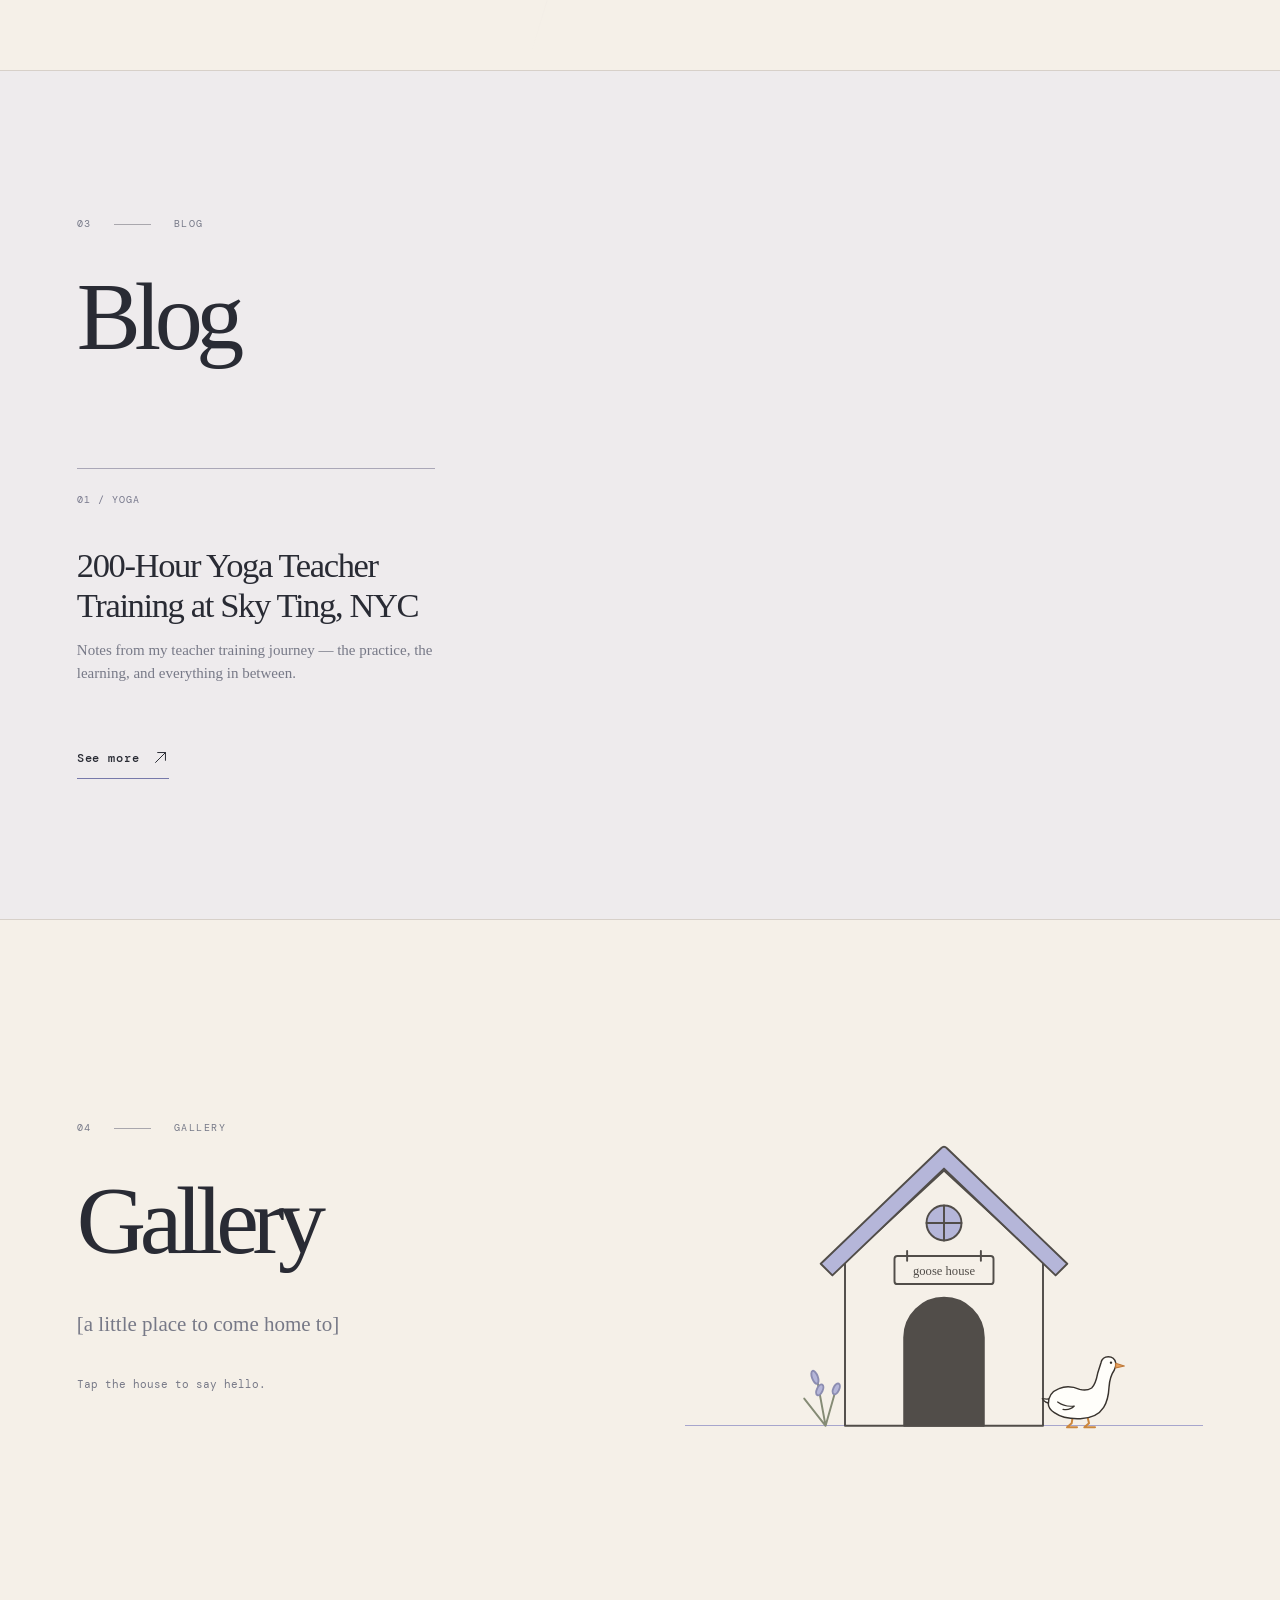
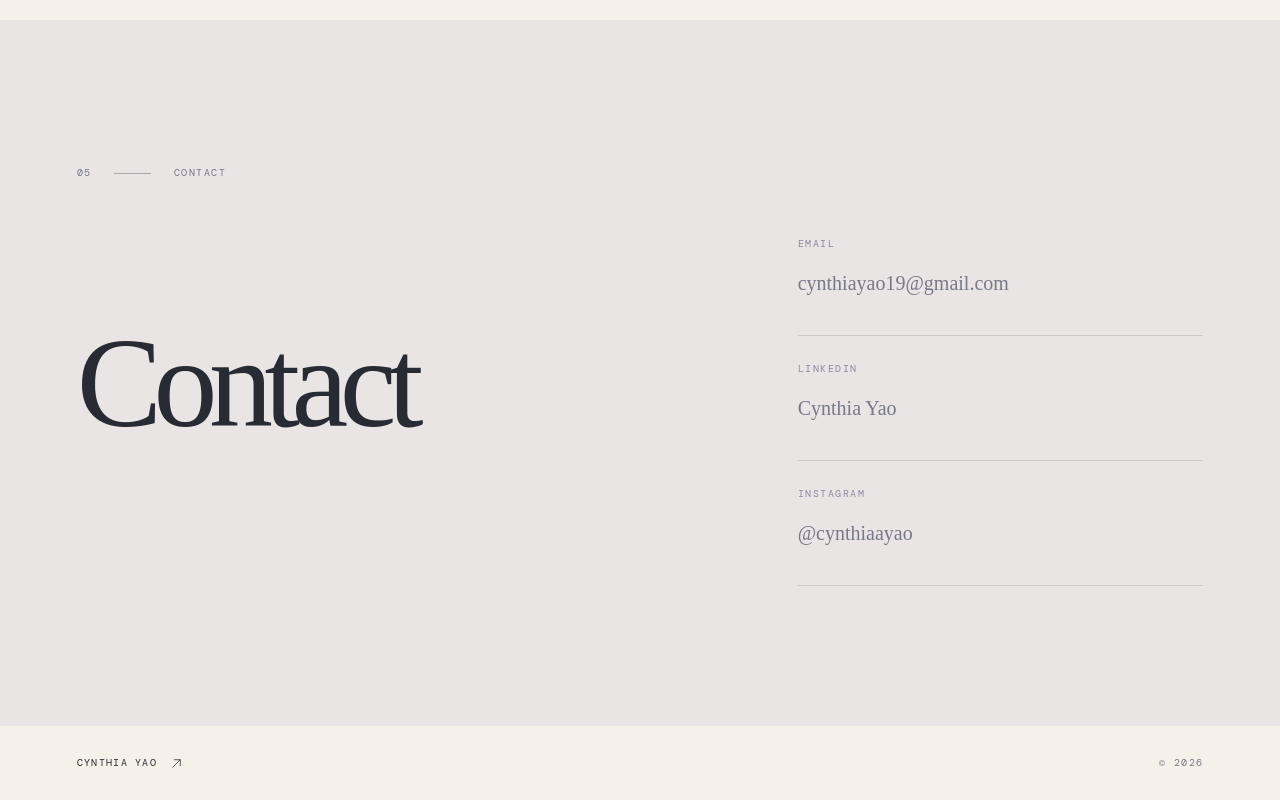
==== commit cd37492a: "Add files via upload" ====
--- a/index.html
+++ b/index.html
@@ -1,5 +1,5 @@
 <!doctype html>
-<html lang="en"><head><meta charset="utf-8"><meta name="viewport" content="width=device-width,initial-scale=1"><meta name="theme-color" content="#f5f0e8"><meta name="description" content="Cynthia Yao — personal website"><title>Cynthia Yao</title><link rel="stylesheet" href="assets/styles.css"></head>
+<html lang="en"><head><meta charset="utf-8"><meta name="viewport" content="width=device-width,initial-scale=1"><meta name="theme-color" content="#f5f0e8"><meta name="description" content="Cynthia Yao — personal website"><title>Cynthia Yao</title><link rel="stylesheet" href="assets/styles.css?v=mobile-taps-3"></head>
 <body>
 <div class="progress" aria-hidden="true"></div>
 <header class="topbar"><a href="#home" class="brand">CYNTHIA YAO<span class="brand-dot">.</span></a><button class="menu-toggle" aria-label="Toggle navigation" aria-expanded="false">Menu <span class="menu-glyph" aria-hidden="true">+</span></button><nav class="nav" aria-label="Main navigation"><a href="#home" aria-current="page">Home</a><a href="#about">About</a><a href="blog.html">Blog</a><a href="#gallery">Gallery</a><a href="#contact">Contact</a></nav></header>
@@ -9,6 +9,7 @@
 <section id="about" class="about section"><div class="section-heading reveal"><span class="eyebrow">02 <span class="mini-line"></span> ABOUT</span><h2>About</h2><p class="body-copy">hi, i'm cynthia! i'm a software engineer by day and a yogi in the hours in between. my approach to yoga is rooted in intentional movement, control, and the connection between mind and body. i love exploring how strength and softness can coexist, both on and off the mat. this is a little space to share my practice, what i'm learning, and everything else along the way.</p></div><div class="about-visual reveal"><div class="breath-widget"><span class="breath-label">A MOMENT TO BREATHE</span><button type="button" class="breath-button" aria-pressed="false" aria-label="Start breathing animation"><span class="breath-ring"></span><span class="breath-core">Start</span></button><span class="breath-status" aria-live="polite">Tap to begin</span></div><img src="assets/nature-stone.jpg" alt="Warm sculptural stone with delicate natural shadows" loading="lazy"><span class="visual-label"></span></div><span class="section-rail" aria-hidden="true"></span></section>
 <section id="blog" class="blog section" aria-labelledby="blog-title"><div class="blog-top reveal"><div><span class="eyebrow">03 <span class="mini-line"></span> BLOG</span><h2 id="blog-title">Blog</h2></div></div><div class="post-grid reveal" aria-label="Blog highlights"><article class="post-card"><span class="post-number">01 / YOGA</span><a class="post-title-link" href="sky-ting-200-hour-ytt.html"><h3 class="post-placeholder">200-Hour Yoga Teacher Training at Sky Ting, NYC</h3></a><p>Notes from my teacher training journey — the practice, the learning, and everything in between.</p></article></div><a class="see-more reveal" href="blog.html">See more <svg class="thin-arrow" viewBox="0 0 24 24" fill="none" aria-hidden="true"><path d="M5 19 19 5M8 5h11v11"/></svg></a></section>
 <section id="gallery" class="gallery section" aria-labelledby="gallery-title">
+<div class="gallery-copy reveal"><span class="eyebrow">04 <span class="mini-line"></span> GALLERY</span><h2 id="gallery-title">Gallery</h2><p class="body-copy">[a little place to come home to]</p><p id="goose-status" class="goose-status" aria-live="polite">Tap the house to say hello.</p></div>
 <div class="goose-yard" aria-label="The goose's home">
 <button class="goose-house" type="button" aria-label="Say hello to the goose" aria-describedby="goose-status">
 <svg viewBox="0 0 340 340" aria-hidden="true" fill="none" stroke="#514d49" stroke-width="2" stroke-linecap="round" stroke-linejoin="round">
@@ -22,8 +23,8 @@
 </svg><span class="goose-snores" aria-hidden="true">z<span>z</span><span>z</span></span>
 </button><div class="goose-ground" aria-hidden="true"></div>
 </div>
-<div class="gallery-copy reveal"><span class="eyebrow">04 <span class="mini-line"></span> GALLERY</span><h2 id="gallery-title">Gallery</h2><p class="body-copy">[a little place to come home to]</p><p id="goose-status" class="goose-status" aria-live="polite">Tap the house to say hello.</p></div>
+
 </section>
 <section id="contact" class="contact section"><span class="eyebrow reveal">05 <span class="mini-line"></span> CONTACT</span><div class="contact-layout"><div class="reveal"><h2>Contact</h2></div><div class="contact-details reveal"><div><span>EMAIL</span><p><a href="mailto:cynthiayao19@gmail.com">cynthiayao19@gmail.com</a></p></div><div><span>LINKEDIN</span><p><a href="https://www.linkedin.com/in/cynthia-yao-2201a11a2" target="_blank" rel="noopener noreferrer">Cynthia Yao</a></p></div><div><span>INSTAGRAM</span><p><a href="https://www.instagram.com/cynthiaayao/" target="_blank" rel="noopener noreferrer">@cynthiaayao</a></p></div></div></div><div class="closing-orbit" aria-hidden="true"></div></section>
 </main><footer><a href="#home">CYNTHIA YAO <svg class="thin-arrow footer-arrow" viewBox="0 0 24 24" fill="none" aria-hidden="true"><path d="M5 19 19 5M8 5h11v11"/></svg></a><span>© <span id="year"></span></span></footer>
-<script src="assets/script.js?v=goose-house-tap-2" defer></script></body></html>
+<script src="assets/script.js?v=mobile-taps-3" defer></script></body></html>
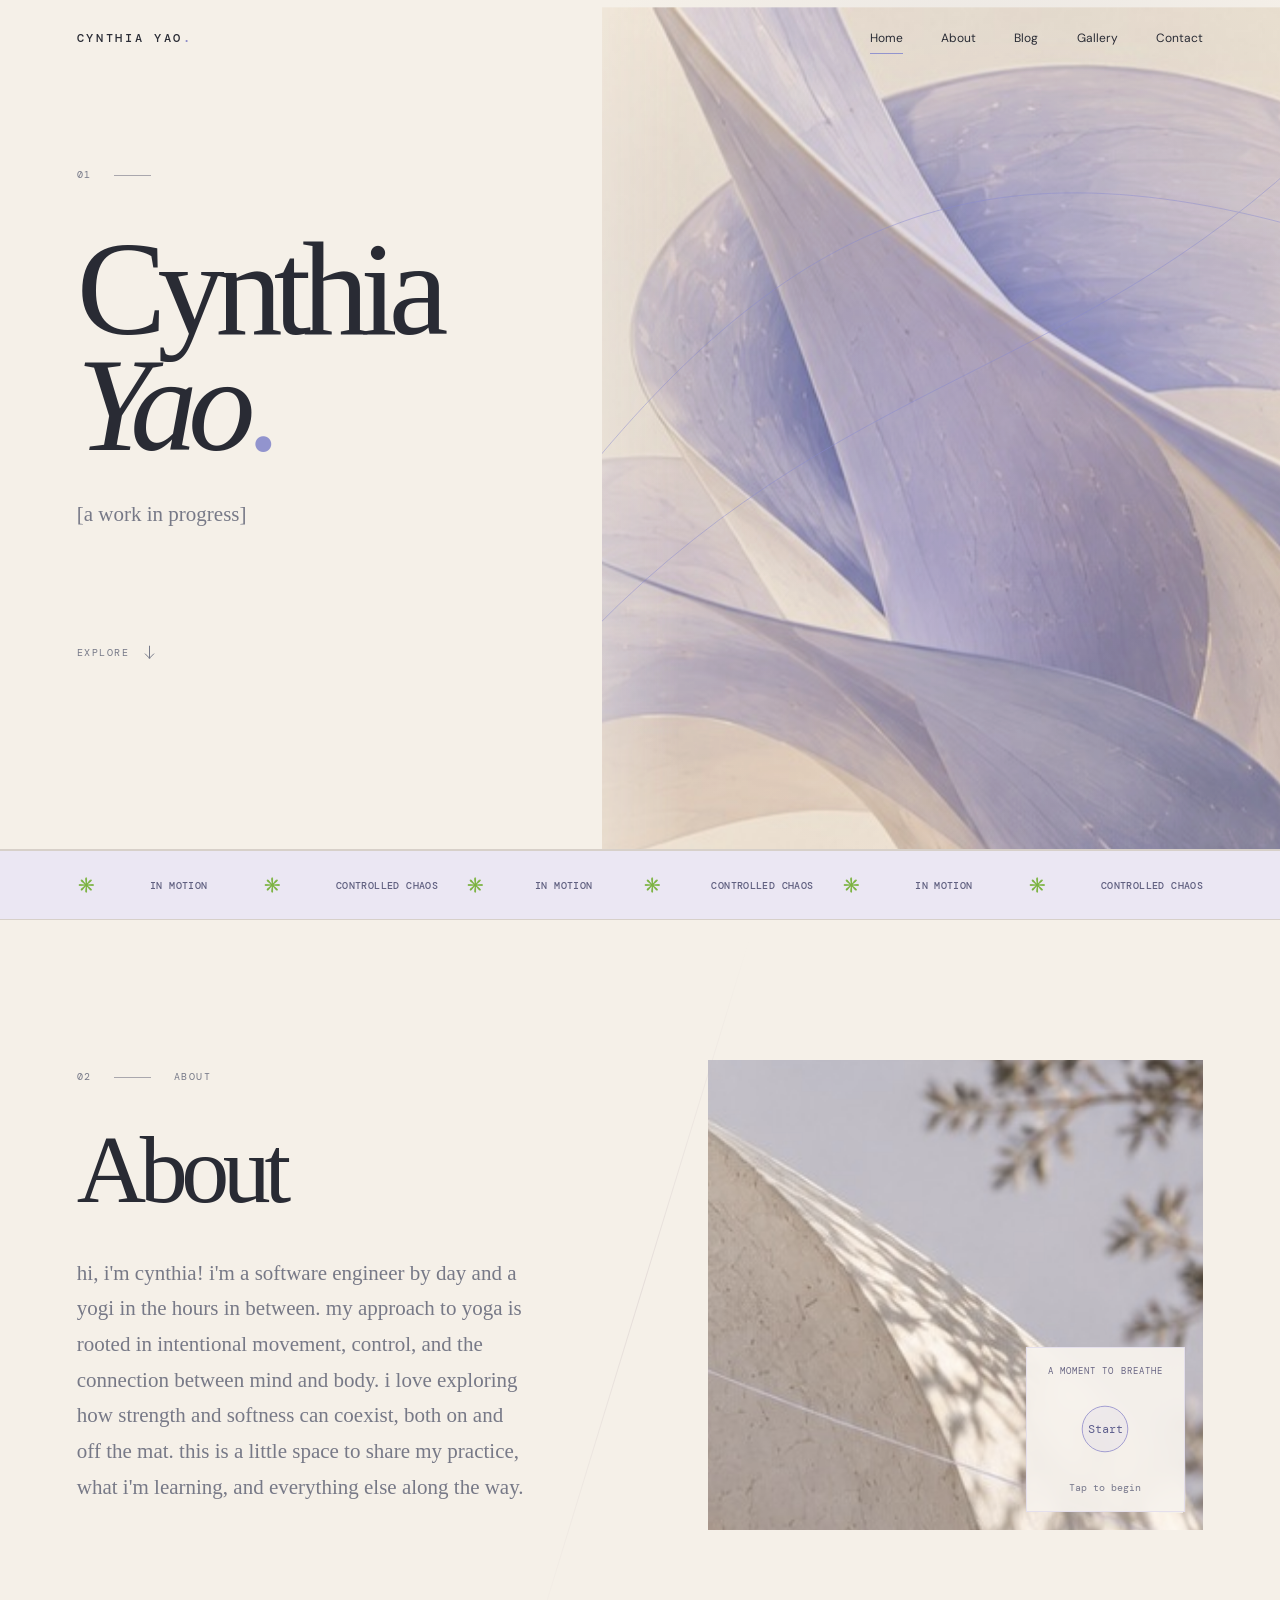
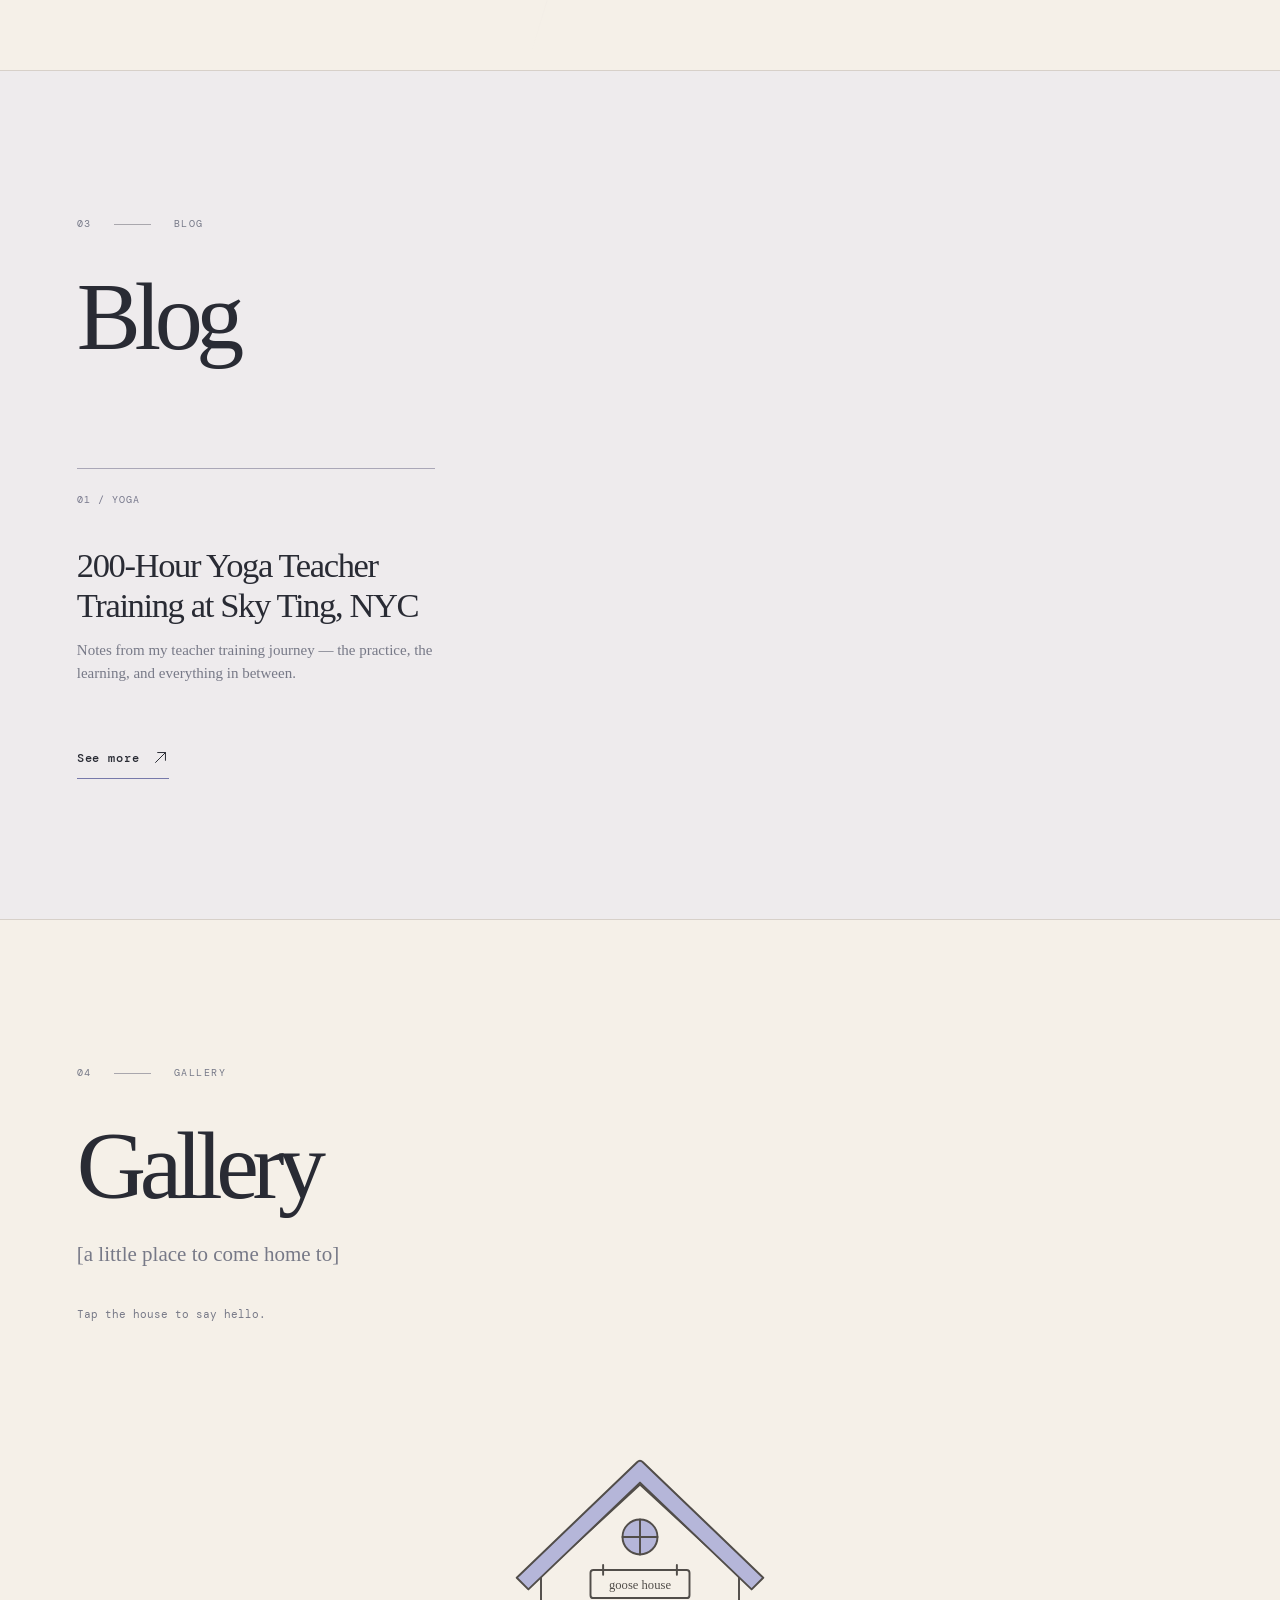
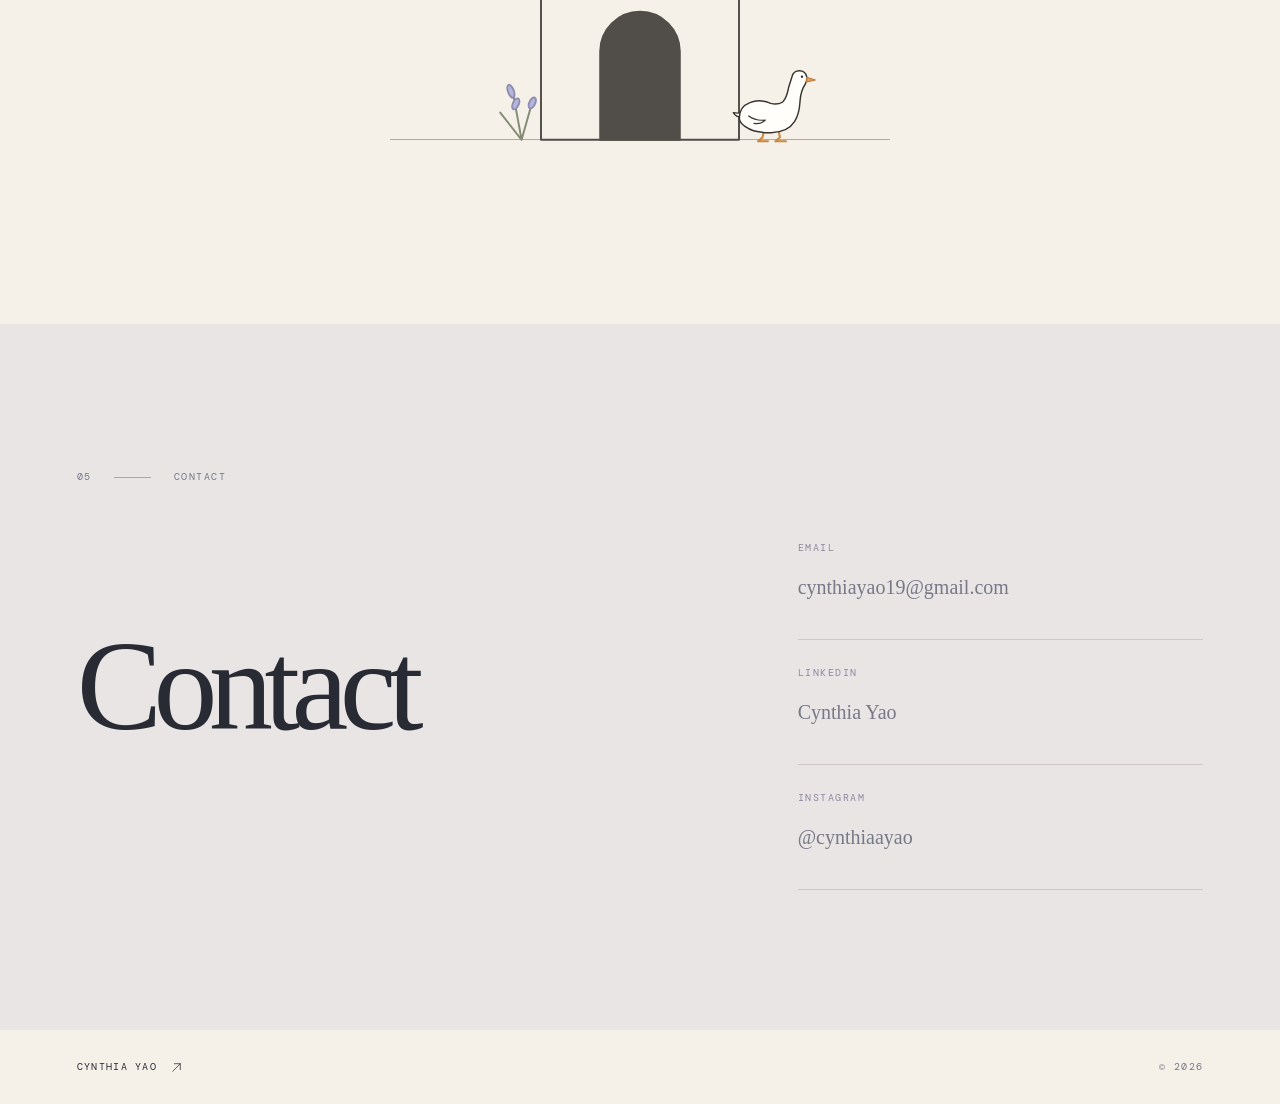
==== commit 8f0a9013: "Add files via upload" ====
--- a/index.html
+++ b/index.html
@@ -1,5 +1,5 @@
 <!doctype html>
-<html lang="en"><head><meta charset="utf-8"><meta name="viewport" content="width=device-width,initial-scale=1"><meta name="theme-color" content="#f5f0e8"><meta name="description" content="Cynthia Yao — personal website"><title>Cynthia Yao</title><link rel="stylesheet" href="assets/styles.css?v=mobile-taps-3"></head>
+<html lang="en"><head><meta charset="utf-8"><meta name="viewport" content="width=device-width,initial-scale=1"><meta name="theme-color" content="#f5f0e8"><meta name="description" content="Cynthia Yao — personal website"><title>Cynthia Yao</title><link rel="stylesheet" href="assets/styles.css?v=goose-wake-4"></head>
 <body>
 <div class="progress" aria-hidden="true"></div>
 <header class="topbar"><a href="#home" class="brand">CYNTHIA YAO<span class="brand-dot">.</span></a><button class="menu-toggle" aria-label="Toggle navigation" aria-expanded="false">Menu <span class="menu-glyph" aria-hidden="true">+</span></button><nav class="nav" aria-label="Main navigation"><a href="#home" aria-current="page">Home</a><a href="#about">About</a><a href="blog.html">Blog</a><a href="#gallery">Gallery</a><a href="#contact">Contact</a></nav></header>
@@ -27,4 +27,4 @@
 </section>
 <section id="contact" class="contact section"><span class="eyebrow reveal">05 <span class="mini-line"></span> CONTACT</span><div class="contact-layout"><div class="reveal"><h2>Contact</h2></div><div class="contact-details reveal"><div><span>EMAIL</span><p><a href="mailto:cynthiayao19@gmail.com">cynthiayao19@gmail.com</a></p></div><div><span>LINKEDIN</span><p><a href="https://www.linkedin.com/in/cynthia-yao-2201a11a2" target="_blank" rel="noopener noreferrer">Cynthia Yao</a></p></div><div><span>INSTAGRAM</span><p><a href="https://www.instagram.com/cynthiaayao/" target="_blank" rel="noopener noreferrer">@cynthiaayao</a></p></div></div></div><div class="closing-orbit" aria-hidden="true"></div></section>
 </main><footer><a href="#home">CYNTHIA YAO <svg class="thin-arrow footer-arrow" viewBox="0 0 24 24" fill="none" aria-hidden="true"><path d="M5 19 19 5M8 5h11v11"/></svg></a><span>© <span id="year"></span></span></footer>
-<script src="assets/script.js?v=mobile-taps-3" defer></script></body></html>
+<script src="assets/script.js?v=goose-wake-4" defer></script></body></html>
--- a/assets/styles.css
+++ b/assets/styles.css
@@ -1,5 +1,5 @@
 @import url('https://fonts.googleapis.com/css2?family=DM+Sans:wght@400;500;600&family=DM+Mono:wght@400;500&family=Manrope:wght@400;500&display=swap');
-:root{--gutter:clamp(24px,6vw,100px);--cream:#f5f0e8;--ink:#292b34;--muted:#777987;--purple:#9294ce;--line:#d7d0c9;--ease:cubic-bezier(.22,1,.36,1)}*{box-sizing:border-box}html{scroll-behavior:smooth;scroll-padding-top:80px}body{margin:0;background:var(--cream);color:var(--ink);font-family:'DM Sans',sans-serif;-webkit-font-smoothing:antialiased}a{color:inherit;text-decoration:none}button{font:inherit}.progress{position:fixed;z-index:30;top:0;left:0;height:2px;width:0;background:#8384d2;transition:width .1s linear}.topbar{position:absolute;top:0;left:0;right:0;z-index:10;display:flex;align-items:center;justify-content:space-between;padding:29px var(--gutter)}.brand{font:500 12px 'DM Mono',monospace;letter-spacing:.22em}.brand-dot{color:#8887c8}.nav{display:flex;gap:clamp(18px,3vw,46px)}.nav a{font-size:12px;position:relative}.nav a:after{content:'';position:absolute;bottom:-8px;left:0;width:0;height:1px;background:var(--purple);transition:width .35s}.nav a:hover:after{width:100%}.menu-toggle{display:none}.hero{position:relative;min-height:760px;height:min(850px,100svh);display:grid;grid-template-columns:47% 53%;overflow:hidden;border-bottom:1px solid var(--line)}.hero-copy{position:relative;z-index:2;padding:clamp(155px,18vh,220px) 0 80px var(--gutter)}.eyebrow,.micro-note,.visual-label,.art-index,.hero-edge,.scroll-cue{font:10px 'DM Mono',monospace;letter-spacing:.15em;color:#767988}.mini-line{display:inline-block;width:37px;border-top:1px solid #a9a7ad;margin:0 15px;vertical-align:middle}.hero h1,h2{font-family:Georgia,'Times New Roman',serif;font-weight:400;letter-spacing:-.067em}.hero h1{font-size:clamp(84px,10.5vw,165px);line-height:.86;margin:48px 0 35px}.hero h1 em,h2 em{font-weight:400}.period{color:var(--purple)}.hero-intro,.body-copy{max-width:390px;color:var(--muted);font-family:Georgia,serif;font-size:clamp(17px,1.7vw,21px);line-height:1.7}.hero-intro{max-width:340px}.scroll-cue{display:inline-flex;gap:25px;align-items:center;margin-top:90px}.scroll-cue span{font:26px Georgia;transition:transform .35s}.scroll-cue:hover span{transform:translateY(8px)}.hero-art{position:relative;isolation:isolate;overflow:hidden}.art-back{position:absolute;inset:0;background:radial-gradient(circle at 55% 43%,#d9d7ed 0%,#ece8e4 50%,#f5f0e8 83%)}.sculpture{position:absolute;left:-16%;top:5%;width:125%;height:102%;object-fit:cover;object-position:55% 42%;mix-blend-mode:multiply;opacity:.93;transform:translate3d(var(--mx,0px),var(--my,0px),0) scale(1.08);transition:transform 1.2s var(--ease);mask-image:linear-gradient(to right,transparent 0%,black 24%)}.orbit{position:absolute;inset:0;width:100%;height:100%;overflow:visible;fill:none;stroke:#898bd1;stroke-width:.75;opacity:.55;pointer-events:none}.orbit path{stroke-dasharray:900;stroke-dashoffset:900;animation:draw 3.5s .5s var(--ease) forwards}.art-index{position:absolute;right:50px;bottom:55px}.hero-edge{position:absolute;bottom:33px;left:var(--gutter)}@keyframes draw{to{stroke-dashoffset:0}}.section{position:relative;padding:140px var(--gutter);overflow:hidden}.section h2{font-size:clamp(58px,7.5vw,110px);line-height:1.03;margin:36px 0}.about{display:grid;grid-template-columns:1fr 44%;gap:8%;align-items:center;min-height:730px}.about .body-copy{max-width:450px}.about-visual{position:relative;height:470px;overflow:hidden}.about-visual img{width:100%;height:115%;object-fit:cover;object-position:center;transform:translateY(var(--scroll-offset,0px)) scale(1.04);filter:saturate(.72)}.visual-label{position:absolute;bottom:17px;right:20px;background:#f5f0e8df;padding:9px 12px}.section-rail{position:absolute;top:0;left:50%;height:100%;width:1px;background:linear-gradient(transparent,#c4b6bb55,transparent);transform:rotate(17deg);pointer-events:none}.blog{background:#eeebed;border-top:1px solid var(--line);border-bottom:1px solid var(--line);min-height:660px}.blog-top{display:flex;align-items:end;justify-content:space-between;gap:30px}.blog-top .body-copy{max-width:280px}.empty-posts{margin-top:85px;border-top:1px solid #bcb9c4;border-bottom:1px solid #bcb9c4;display:flex;align-items:center;justify-content:space-between;padding:40px 0}.empty-posts>span:first-child{font:11px 'DM Mono',monospace;letter-spacing:.16em}.big-arrow{font:65px Georgia;color:#8586bd;transition:transform .4s var(--ease)}.empty-posts:hover .big-arrow{transform:translate(12px,-12px)}.blog .micro-note{margin-top:22px}.resume{min-height:740px;display:grid;grid-template-columns:44% 1fr;gap:10%;align-items:center}.resume-art{height:530px;overflow:hidden;border-radius:45% 45% 0 0 / 26% 26% 0 0;opacity:.8}.resume-art img{width:100%;height:100%;object-fit:cover;filter:saturate(.65)}.resume-items{margin-top:52px;max-width:460px}.resume-items div{display:flex;justify-content:space-between;border-top:1px solid var(--line);padding:21px 0;font:11px 'DM Mono',monospace;letter-spacing:.15em}.resume-items div:last-child{border-bottom:1px solid var(--line)}.resume-items span{color:#8a8ac2}.resume .micro-note{display:block;margin-top:22px}.contact{background:#e9e5e5;min-height:630px}.contact-layout{display:grid;grid-template-columns:1.2fr .8fr;gap:10%;align-items:center}.contact h2{font-size:clamp(80px,10vw,145px)}.contact-details{padding-top:30px}.contact-details div{border-bottom:1px solid #cfc7c9;padding:20px 0}.contact-details div>span{font:10px 'DM Mono',monospace;letter-spacing:.15em;color:#8c88a0}.contact-details p{font-family:Georgia,serif;font-size:20px;color:#777987}.closing-orbit{position:absolute;width:420px;height:420px;border:1px solid #a6a3d5;border-radius:50%;bottom:-320px;left:12%;transform:rotateX(65deg)}footer{padding:30px var(--gutter);display:flex;justify-content:space-between;gap:20px;font:10px 'DM Mono',monospace;letter-spacing:.13em}footer span{color:var(--muted)}.reveal{opacity:0;transform:translateY(38px);transition:opacity .95s var(--ease),transform .95s var(--ease)}.reveal.visible{opacity:1;transform:translateY(0)}.hero-copy .reveal:nth-child(2){transition-delay:.12s}.hero-copy .reveal:nth-child(3){transition-delay:.22s}.hero-copy .reveal:nth-child(4){transition-delay:.35s}@media(max-width:850px){.hero{min-height:730px;height:auto;grid-template-columns:1fr}.hero-copy{padding:160px 30px 120px}.hero h1{font-size:clamp(85px,17vw,140px)}.hero-art{position:absolute;inset:10% 0 0 32%;opacity:.46;z-index:0}.hero-copy{z-index:1}.hero-edge{left:30px}.about,.resume,.contact-layout{grid-template-columns:1fr;gap:60px}.about{min-height:auto}.about-visual{height:360px}.resume-art{height:380px;max-width:450px}.section{padding:105px 30px}.blog-top{display:block}.contact{min-height:auto}.contact h2{font-size:clamp(70px,12vw,115px)}}@media(max-width:560px){.topbar{padding:25px 22px}.menu-toggle{display:block;border:0;background:transparent;font:11px 'DM Mono',monospace;letter-spacing:.08em}.menu-toggle span{margin-left:8px}.nav{position:absolute;top:65px;left:15px;right:15px;background:#f5f0e8f5;border:1px solid var(--line);padding:23px;display:none;flex-direction:column;gap:23px}.nav.open{display:flex}.hero{min-height:730px}.hero-copy{padding:175px 24px 105px}.hero h1{font-size:clamp(84px,19vw,125px)}.hero-art{inset:4% -36% 15% 20%;opacity:.43}.hero-intro{max-width:250px}.hero-edge{left:24px;font-size:8px}.scroll-cue{margin-top:70px}.section{padding:95px 24px}.section h2{font-size:clamp(55px,12vw,75px)}.about-visual{height:310px}.blog{min-height:550px}.blog-top .body-copy{max-width:340px}.empty-posts{margin-top:65px}.resume-art{height:310px}.contact h2{font-size:75px}.contact-details{padding-top:0}footer{padding:25px 24px;flex-direction:column}}@media(prefers-reduced-motion:reduce){html{scroll-behavior:auto}*,*:before,*:after{animation:none!important;transition:none!important}.reveal{opacity:1;transform:none}.orbit path{stroke-dashoffset:0}}
+:root{--gutter:clamp(24px,6vw,100px);--cream:#f5f0e8;--ink:#292b34;--muted:#777987;--purple:#9294ce;--line:#d7d0c9;--ease:cubic-bezier(.22,1,.36,1)}*{box-sizing:border-box}html{scroll-behavior:smooth;scroll-padding-top:80px}body{margin:0;background:var(--cream);color:var(--ink);font-family:'DM Sans',sans-serif;-webkit-font-smoothing:antialiased}a{color:inherit;text-decoration:none}button{font:inherit}.progress{position:fixed;z-index:30;top:0;left:0;height:2px;width:0;background:#8384d2;transition:width .1s linear}.topbar{position:absolute;top:0;left:0;right:0;z-index:10;display:flex;align-items:center;justify-content:space-between;padding:29px var(--gutter)}.brand{font:500 12px 'DM Mono',monospace;letter-spacing:.22em}.brand-dot{color:#8887c8}.nav{display:flex;gap:clamp(18px,3vw,46px)}.nav a{font-size:12px;position:relative}.nav a:after{content:'';position:absolute;bottom:-8px;left:0;width:0;height:1px;background:var(--purple);transition:width .35s}@media (hover:hover) and (pointer:fine){.nav a:hover:after{width:100%}}.menu-toggle{display:none}.hero{position:relative;min-height:760px;height:min(850px,100svh);display:grid;grid-template-columns:47% 53%;overflow:hidden;border-bottom:1px solid var(--line)}.hero-copy{position:relative;z-index:2;padding:clamp(155px,18vh,220px) 0 80px var(--gutter)}.eyebrow,.micro-note,.visual-label,.art-index,.hero-edge,.scroll-cue{font:10px 'DM Mono',monospace;letter-spacing:.15em;color:#767988}.mini-line{display:inline-block;width:37px;border-top:1px solid #a9a7ad;margin:0 15px;vertical-align:middle}.hero h1,h2{font-family:Georgia,'Times New Roman',serif;font-weight:400;letter-spacing:-.067em}.hero h1{font-size:clamp(84px,10.5vw,165px);line-height:.86;margin:48px 0 35px}.hero h1 em,h2 em{font-weight:400}.period{color:var(--purple)}.hero-intro,.body-copy{max-width:390px;color:var(--muted);font-family:Georgia,serif;font-size:clamp(17px,1.7vw,21px);line-height:1.7}.hero-intro{max-width:340px}.scroll-cue{display:inline-flex;gap:25px;align-items:center;margin-top:90px}.scroll-cue span{font:26px Georgia;transition:transform .35s}@media (hover:hover) and (pointer:fine){.scroll-cue:hover span{transform:translateY(8px)}}.hero-art{position:relative;isolation:isolate;overflow:hidden}.art-back{position:absolute;inset:0;background:radial-gradient(circle at 55% 43%,#d9d7ed 0%,#ece8e4 50%,#f5f0e8 83%)}.sculpture{position:absolute;left:-16%;top:5%;width:125%;height:102%;object-fit:cover;object-position:55% 42%;mix-blend-mode:multiply;opacity:.93;transform:translate3d(var(--mx,0px),var(--my,0px),0) scale(1.08);transition:transform 1.2s var(--ease);mask-image:linear-gradient(to right,transparent 0%,black 24%)}.orbit{position:absolute;inset:0;width:100%;height:100%;overflow:visible;fill:none;stroke:#898bd1;stroke-width:.75;opacity:.55;pointer-events:none}.orbit path{stroke-dasharray:900;stroke-dashoffset:900;animation:draw 3.5s .5s var(--ease) forwards}.art-index{position:absolute;right:50px;bottom:55px}.hero-edge{position:absolute;bottom:33px;left:var(--gutter)}@keyframes draw{to{stroke-dashoffset:0}}.section{position:relative;padding:140px var(--gutter);overflow:hidden}.section h2{font-size:clamp(58px,7.5vw,110px);line-height:1.03;margin:36px 0}.about{display:grid;grid-template-columns:1fr 44%;gap:8%;align-items:center;min-height:730px}.about .body-copy{max-width:450px}.about-visual{position:relative;height:470px;overflow:hidden}.about-visual img{width:100%;height:115%;object-fit:cover;object-position:center;transform:translateY(var(--scroll-offset,0px)) scale(1.04);filter:saturate(.72)}.visual-label{position:absolute;bottom:17px;right:20px;background:#f5f0e8df;padding:9px 12px}.section-rail{position:absolute;top:0;left:50%;height:100%;width:1px;background:linear-gradient(transparent,#c4b6bb55,transparent);transform:rotate(17deg);pointer-events:none}.blog{background:#eeebed;border-top:1px solid var(--line);border-bottom:1px solid var(--line);min-height:660px}.blog-top{display:flex;align-items:end;justify-content:space-between;gap:30px}.blog-top .body-copy{max-width:280px}.empty-posts{margin-top:85px;border-top:1px solid #bcb9c4;border-bottom:1px solid #bcb9c4;display:flex;align-items:center;justify-content:space-between;padding:40px 0}.empty-posts>span:first-child{font:11px 'DM Mono',monospace;letter-spacing:.16em}.big-arrow{font:65px Georgia;color:#8586bd;transition:transform .4s var(--ease)}@media (hover:hover) and (pointer:fine){.empty-posts:hover .big-arrow{transform:translate(12px,-12px)}}.blog .micro-note{margin-top:22px}.resume{min-height:740px;display:grid;grid-template-columns:44% 1fr;gap:10%;align-items:center}.resume-art{height:530px;overflow:hidden;border-radius:45% 45% 0 0 / 26% 26% 0 0;opacity:.8}.resume-art img{width:100%;height:100%;object-fit:cover;filter:saturate(.65)}.resume-items{margin-top:52px;max-width:460px}.resume-items div{display:flex;justify-content:space-between;border-top:1px solid var(--line);padding:21px 0;font:11px 'DM Mono',monospace;letter-spacing:.15em}.resume-items div:last-child{border-bottom:1px solid var(--line)}.resume-items span{color:#8a8ac2}.resume .micro-note{display:block;margin-top:22px}.contact{background:#e9e5e5;min-height:630px}.contact-layout{display:grid;grid-template-columns:1.2fr .8fr;gap:10%;align-items:center}.contact h2{font-size:clamp(80px,10vw,145px)}.contact-details{padding-top:30px}.contact-details div{border-bottom:1px solid #cfc7c9;padding:20px 0}.contact-details div>span{font:10px 'DM Mono',monospace;letter-spacing:.15em;color:#8c88a0}.contact-details p{font-family:Georgia,serif;font-size:20px;color:#777987}.closing-orbit{position:absolute;width:420px;height:420px;border:1px solid #a6a3d5;border-radius:50%;bottom:-320px;left:12%;transform:rotateX(65deg)}footer{padding:30px var(--gutter);display:flex;justify-content:space-between;gap:20px;font:10px 'DM Mono',monospace;letter-spacing:.13em}footer span{color:var(--muted)}.reveal{opacity:0;transform:translateY(38px);transition:opacity .95s var(--ease),transform .95s var(--ease)}.reveal.visible{opacity:1;transform:translateY(0)}.hero-copy .reveal:nth-child(2){transition-delay:.12s}.hero-copy .reveal:nth-child(3){transition-delay:.22s}.hero-copy .reveal:nth-child(4){transition-delay:.35s}@media(max-width:850px){.hero{min-height:730px;height:auto;grid-template-columns:1fr}.hero-copy{padding:160px 30px 120px}.hero h1{font-size:clamp(85px,17vw,140px)}.hero-art{position:absolute;inset:10% 0 0 32%;opacity:.46;z-index:0}.hero-copy{z-index:1}.hero-edge{left:30px}.about,.resume,.contact-layout{grid-template-columns:1fr;gap:60px}.about{min-height:auto}.about-visual{height:360px}.resume-art{height:380px;max-width:450px}.section{padding:105px 30px}.blog-top{display:block}.contact{min-height:auto}.contact h2{font-size:clamp(70px,12vw,115px)}}@media(max-width:560px){.topbar{padding:25px 22px}.menu-toggle{display:block;border:0;background:transparent;font:11px 'DM Mono',monospace;letter-spacing:.08em}.menu-toggle span{margin-left:8px}.nav{position:absolute;top:65px;left:15px;right:15px;background:#f5f0e8f5;border:1px solid var(--line);padding:23px;display:none;flex-direction:column;gap:23px}.nav.open{display:flex}.hero{min-height:730px}.hero-copy{padding:175px 24px 105px}.hero h1{font-size:clamp(84px,19vw,125px)}.hero-art{inset:4% -36% 15% 20%;opacity:.43}.hero-intro{max-width:250px}.hero-edge{left:24px;font-size:8px}.scroll-cue{margin-top:70px}.section{padding:95px 24px}.section h2{font-size:clamp(55px,12vw,75px)}.about-visual{height:310px}.blog{min-height:550px}.blog-top .body-copy{max-width:340px}.empty-posts{margin-top:65px}.resume-art{height:310px}.contact h2{font-size:75px}.contact-details{padding-top:0}footer{padding:25px 24px;flex-direction:column}}@media(prefers-reduced-motion:reduce){html{scroll-behavior:auto}*,*:before,*:after{animation:none!important;transition:none!important}.reveal{opacity:1;transform:none}.orbit path{stroke-dashoffset:0}}
 
 
 /* Unified layout, accessible navigation and quiet interactions. */
@@ -7,7 +7,7 @@
 .hero-copy{padding-left:var(--gutter)}
 .hero-edge{display:none}
 .thin-arrow{width:17px;height:17px;stroke:currentColor;stroke-width:1.4;stroke-linecap:round;stroke-linejoin:round;flex:none;transition:transform .35s var(--ease)}
-.scroll-cue{gap:12px;align-items:center}.scroll-cue:hover .thin-arrow{transform:translateY(6px)}
+.scroll-cue{gap:12px;align-items:center}@media (hover:hover) and (pointer:fine){.scroll-cue:hover .thin-arrow{transform:translateY(6px)}}
 .link-arrow{width:26px;height:26px;color:var(--purple)}
 .footer-arrow{width:13px;height:13px;vertical-align:middle;margin-left:6px}
 .menu-glyph{font-size:16px}
@@ -35,7 +35,7 @@
 @media(prefers-reduced-motion:reduce){.breath-ring.breathing{animation:none;transform:scale(1)}.thin-arrow{transition:none}}
 
 /* Blog highlights and dedicated index */
-.blog{min-height:auto}.blog-top{align-items:end}.text-link,.see-more,.back-link{display:inline-flex;align-items:center;gap:12px;font:500 12px 'DM Mono',monospace;letter-spacing:.07em;border-bottom:1px solid #7779aa;padding-bottom:12px;white-space:nowrap}.text-link:hover .thin-arrow,.see-more:hover .thin-arrow{transform:translate(4px,-4px)}.post-grid{display:grid;grid-template-columns:repeat(3,minmax(0,1fr));gap:clamp(14px,2vw,32px);margin-top:65px}.post-card{min-width:0;min-height:255px;padding:24px 0;border-top:1px solid #aaa7b7;display:flex;flex-direction:column;transition:border-color .25s}.post-card:hover{border-color:#7576bb}.post-number{font:10px 'DM Mono',monospace;letter-spacing:.1em;color:#77788c}.post-placeholder{font:400 clamp(25px,2.7vw,39px)/1.15 Georgia,serif;letter-spacing:-.04em;margin-top:40px}.post-card p{color:var(--muted);font:15px Georgia,serif;line-height:1.5;margin-top:auto}.see-more{margin-top:26px}.blog-page-hero{position:relative;min-height:510px;padding:180px var(--gutter) 110px;overflow:hidden;border-bottom:1px solid var(--line)}.blog-page-hero h1{font:400 clamp(95px,16vw,220px)/.9 Georgia,serif;letter-spacing:-.08em;margin:35px 0 25px}.blog-page-note{font:18px Georgia,serif;color:var(--muted)}.blog-page-accent{position:absolute;width:min(43vw,550px);height:min(43vw,550px);border:1px solid #a7a0d6;border-radius:46% 54% 64% 36% / 55% 36% 64% 45%;right:-9%;top:13%;transform:rotate(-25deg);opacity:.45;pointer-events:none}.nav [aria-current="page"]:after{width:100%}.blog-index{min-height:550px}.blog-index-heading{display:flex;justify-content:space-between;gap:20px}.post-grid--index{margin-top:60px}.blog-help{font:13px 'DM Sans',sans-serif;color:var(--muted);margin-top:30px}.back-link{margin-top:65px}.back-link:hover .thin-arrow{transform:translateX(-4px)}@media(max-width:760px){.post-grid{grid-template-columns:1fr;gap:10px;margin-top:35px}.post-card{min-height:170px}.post-placeholder{margin-top:24px}.blog-top{align-items:start;gap:15px}.text-link{margin-top:45px}.blog-page-hero{padding-top:150px;min-height:390px}.blog-page-accent{opacity:.25}.blog-index-heading{flex-wrap:wrap}}@media(max-width:450px){.blog-top{display:flex;flex-direction:column}.text-link{margin-top:0}.blog-page-hero h1{font-size:100px}}
+.blog{min-height:auto}.blog-top{align-items:end}.text-link,.see-more,.back-link{display:inline-flex;align-items:center;gap:12px;font:500 12px 'DM Mono',monospace;letter-spacing:.07em;border-bottom:1px solid #7779aa;padding-bottom:12px;white-space:nowrap}@media (hover:hover) and (pointer:fine){.text-link:hover .thin-arrow,.see-more:hover .thin-arrow{transform:translate(4px,-4px)}}.post-grid{display:grid;grid-template-columns:repeat(3,minmax(0,1fr));gap:clamp(14px,2vw,32px);margin-top:65px}.post-card{min-width:0;min-height:255px;padding:24px 0;border-top:1px solid #aaa7b7;display:flex;flex-direction:column;transition:border-color .25s}@media (hover:hover) and (pointer:fine){.post-card:hover{border-color:#7576bb}}.post-number{font:10px 'DM Mono',monospace;letter-spacing:.1em;color:#77788c}.post-placeholder{font:400 clamp(25px,2.7vw,39px)/1.15 Georgia,serif;letter-spacing:-.04em;margin-top:40px}.post-card p{color:var(--muted);font:15px Georgia,serif;line-height:1.5;margin-top:auto}.see-more{margin-top:26px}.blog-page-hero{position:relative;min-height:510px;padding:180px var(--gutter) 110px;overflow:hidden;border-bottom:1px solid var(--line)}.blog-page-hero h1{font:400 clamp(95px,16vw,220px)/.9 Georgia,serif;letter-spacing:-.08em;margin:35px 0 25px}.blog-page-note{font:18px Georgia,serif;color:var(--muted)}.blog-page-accent{position:absolute;width:min(43vw,550px);height:min(43vw,550px);border:1px solid #a7a0d6;border-radius:46% 54% 64% 36% / 55% 36% 64% 45%;right:-9%;top:13%;transform:rotate(-25deg);opacity:.45;pointer-events:none}.nav [aria-current="page"]:after{width:100%}.blog-index{min-height:550px}.blog-index-heading{display:flex;justify-content:space-between;gap:20px}.post-grid--index{margin-top:60px}.blog-help{font:13px 'DM Sans',sans-serif;color:var(--muted);margin-top:30px}.back-link{margin-top:65px}@media (hover:hover) and (pointer:fine){.back-link:hover .thin-arrow{transform:translateX(-4px)}}@media(max-width:760px){.post-grid{grid-template-columns:1fr;gap:10px;margin-top:35px}.post-card{min-height:170px}.post-placeholder{margin-top:24px}.blog-top{align-items:start;gap:15px}.text-link{margin-top:45px}.blog-page-hero{padding-top:150px;min-height:390px}.blog-page-accent{opacity:.25}.blog-index-heading{flex-wrap:wrap}}@media(max-width:450px){.blog-top{display:flex;flex-direction:column}.text-link{margin-top:0}.blog-page-hero h1{font-size:100px}}
 
 /* Blog refinement: one CTA on home, quiet dedicated reading page. */
 .blog-top .text-link{display:none}
@@ -79,7 +79,7 @@
 .site-goose .goose-leg{stroke:#cc873d;stroke-width:3}
 
 /* Individual blog post */
-.post-title-link{display:block}.post-title-link:hover .post-placeholder{color:#7779aa}.post-card .post-placeholder{margin-bottom:14px}.post-card p{margin-top:0}.post-read-link{font:11px 'DM Mono',monospace;letter-spacing:.05em;margin-top:auto;padding-top:22px;align-self:flex-start;border-bottom:1px solid #aaa7b7;padding-bottom:5px}.article-main{padding-top:76px}.article-hero{padding:100px var(--gutter) 95px;border-bottom:1px solid var(--line);max-width:1200px;margin:auto}.article-breadcrumb{display:block;font:11px 'DM Mono',monospace;color:var(--muted);margin-bottom:75px}.article-hero h1{font:400 clamp(54px,7.5vw,112px)/1.03 Georgia,serif;letter-spacing:-.065em;max-width:1050px;margin:28px 0 32px}.article-hero h1 em{font-weight:400}.article-deck{font:clamp(19px,2.1vw,26px)/1.55 Georgia,serif;color:var(--muted);max-width:660px}.article-meta{margin-top:55px;font:10px 'DM Mono',monospace;letter-spacing:.13em;color:var(--muted);display:flex;gap:15px}.article-body{max-width:750px;margin:0 auto;padding:90px 24px 130px;font:19px/1.85 Georgia,serif}.article-lead{font-size:clamp(22px,2.5vw,28px);line-height:1.65}.article-body h2{font-size:clamp(34px,4vw,51px);line-height:1.15;margin:75px 0 20px}.draft-prompt{color:#8a8892;font-style:italic}.article-photo-slot{border:1px solid var(--line);background:#eeebed;min-height:260px;display:grid;place-items:center;text-align:center;padding:30px;margin:70px 0;font:10px 'DM Mono',monospace;letter-spacing:.15em;color:var(--muted)}.article-outro{font-style:italic;color:var(--muted)}.article-body .back-link{margin-top:65px}@media(max-width:560px){.article-hero{padding:65px 24px 75px}.article-breadcrumb{margin-bottom:60px}.article-hero h1{font-size:clamp(50px,12vw,76px)}.article-body{padding-top:65px;font-size:18px}}
+.post-title-link{display:block}@media (hover:hover) and (pointer:fine){.post-title-link:hover .post-placeholder{color:#7779aa}}.post-card .post-placeholder{margin-bottom:14px}.post-card p{margin-top:0}.post-read-link{font:11px 'DM Mono',monospace;letter-spacing:.05em;margin-top:auto;padding-top:22px;align-self:flex-start;border-bottom:1px solid #aaa7b7;padding-bottom:5px}.article-main{padding-top:76px}.article-hero{padding:100px var(--gutter) 95px;border-bottom:1px solid var(--line);max-width:1200px;margin:auto}.article-breadcrumb{display:block;font:11px 'DM Mono',monospace;color:var(--muted);margin-bottom:75px}.article-hero h1{font:400 clamp(54px,7.5vw,112px)/1.03 Georgia,serif;letter-spacing:-.065em;max-width:1050px;margin:28px 0 32px}.article-hero h1 em{font-weight:400}.article-deck{font:clamp(19px,2.1vw,26px)/1.55 Georgia,serif;color:var(--muted);max-width:660px}.article-meta{margin-top:55px;font:10px 'DM Mono',monospace;letter-spacing:.13em;color:var(--muted);display:flex;gap:15px}.article-body{max-width:750px;margin:0 auto;padding:90px 24px 130px;font:19px/1.85 Georgia,serif}.article-lead{font-size:clamp(22px,2.5vw,28px);line-height:1.65}.article-body h2{font-size:clamp(34px,4vw,51px);line-height:1.15;margin:75px 0 20px}.draft-prompt{color:#8a8892;font-style:italic}.article-photo-slot{border:1px solid var(--line);background:#eeebed;min-height:260px;display:grid;place-items:center;text-align:center;padding:30px;margin:70px 0;font:10px 'DM Mono',monospace;letter-spacing:.15em;color:var(--muted)}.article-outro{font-style:italic;color:var(--muted)}.article-body .back-link{margin-top:65px}@media(max-width:560px){.article-hero{padding:65px 24px 75px}.article-breadcrumb{margin-bottom:60px}.article-hero h1{font-size:clamp(50px,12vw,76px)}.article-body{padding-top:65px;font-size:18px}}
 
 
 /* Clean editorial journal page */
@@ -123,3 +123,15 @@
 @media(max-width:850px){.gallery{grid-template-columns:1fr;gap:25px}.gallery-copy{grid-row:1}.goose-yard{width:100%;max-width:500px;justify-self:center;height:350px}.gallery h2{margin-bottom:20px}.goose-status{margin-top:18px}}
 @media(max-width:560px){.goose-yard{height:320px}.site-goose.resident-goose{width:86px;height:73px}.goose-house{width:min(85%,285px)}}
 @media(prefers-reduced-motion:reduce){.site-goose.resident-goose{opacity:1;pointer-events:auto}.site-goose.resident-goose.is-inside{opacity:0;pointer-events:none}.is-sleeping .goose-snores{animation:none;opacity:1}}
+
+/* Touch controls: generous targets and decoration that cannot intercept taps. */
+a,button{touch-action:manipulation}
+button svg,button svg *,button>span,.thin-arrow,.progress,.visual-label,.closing-orbit{pointer-events:none}
+.menu-toggle{min-width:64px;min-height:44px;cursor:pointer}
+@media(pointer:coarse){.nav a{min-height:44px;display:flex;align-items:center}.scroll-cue,.see-more,.back-link,.journal-back,.journal-end-link{min-height:44px}}
+/* The Gallery heading introduces the house on all screen sizes. */
+.gallery{grid-template-columns:1fr;gap:28px;min-height:0}
+.gallery-copy{grid-row:1}
+.gallery h2{margin-bottom:20px}
+.gallery-copy .body-copy{max-width:none}
+.goose-yard{width:100%;max-width:500px;justify-self:center}
